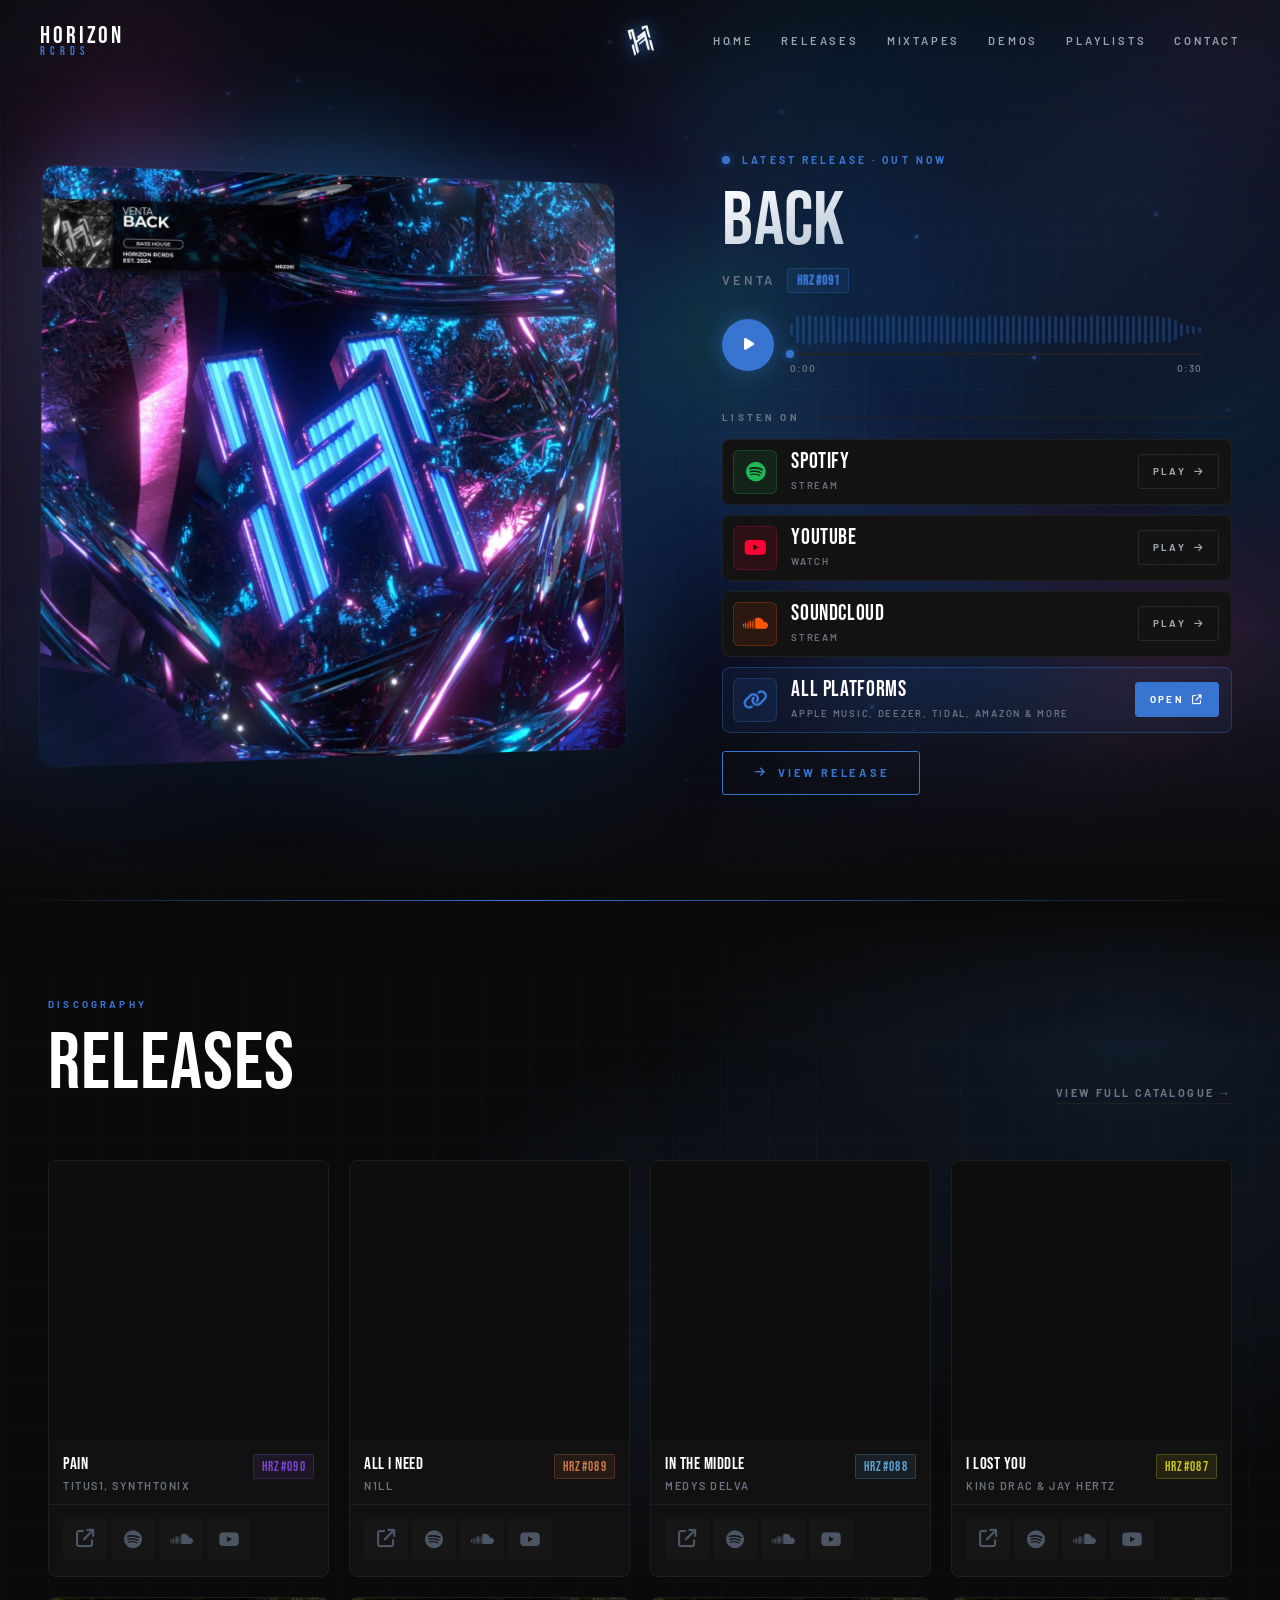
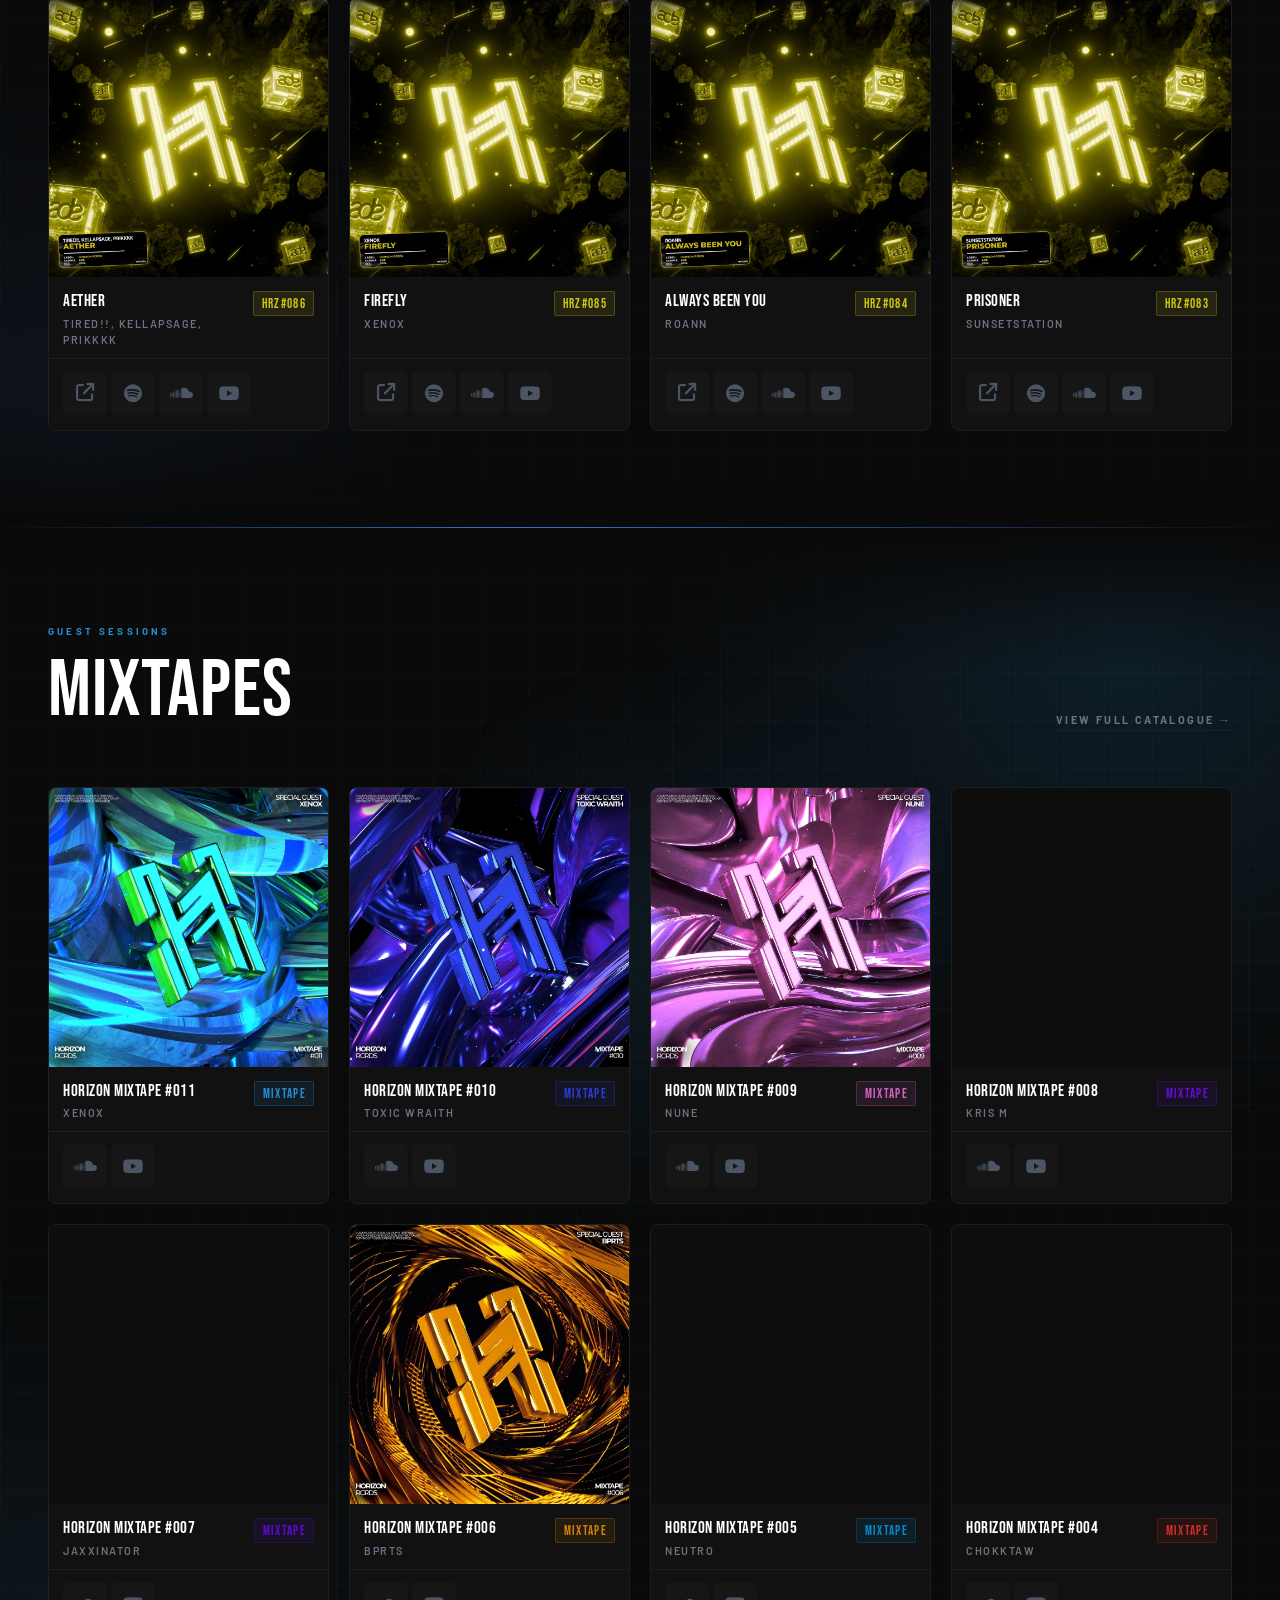
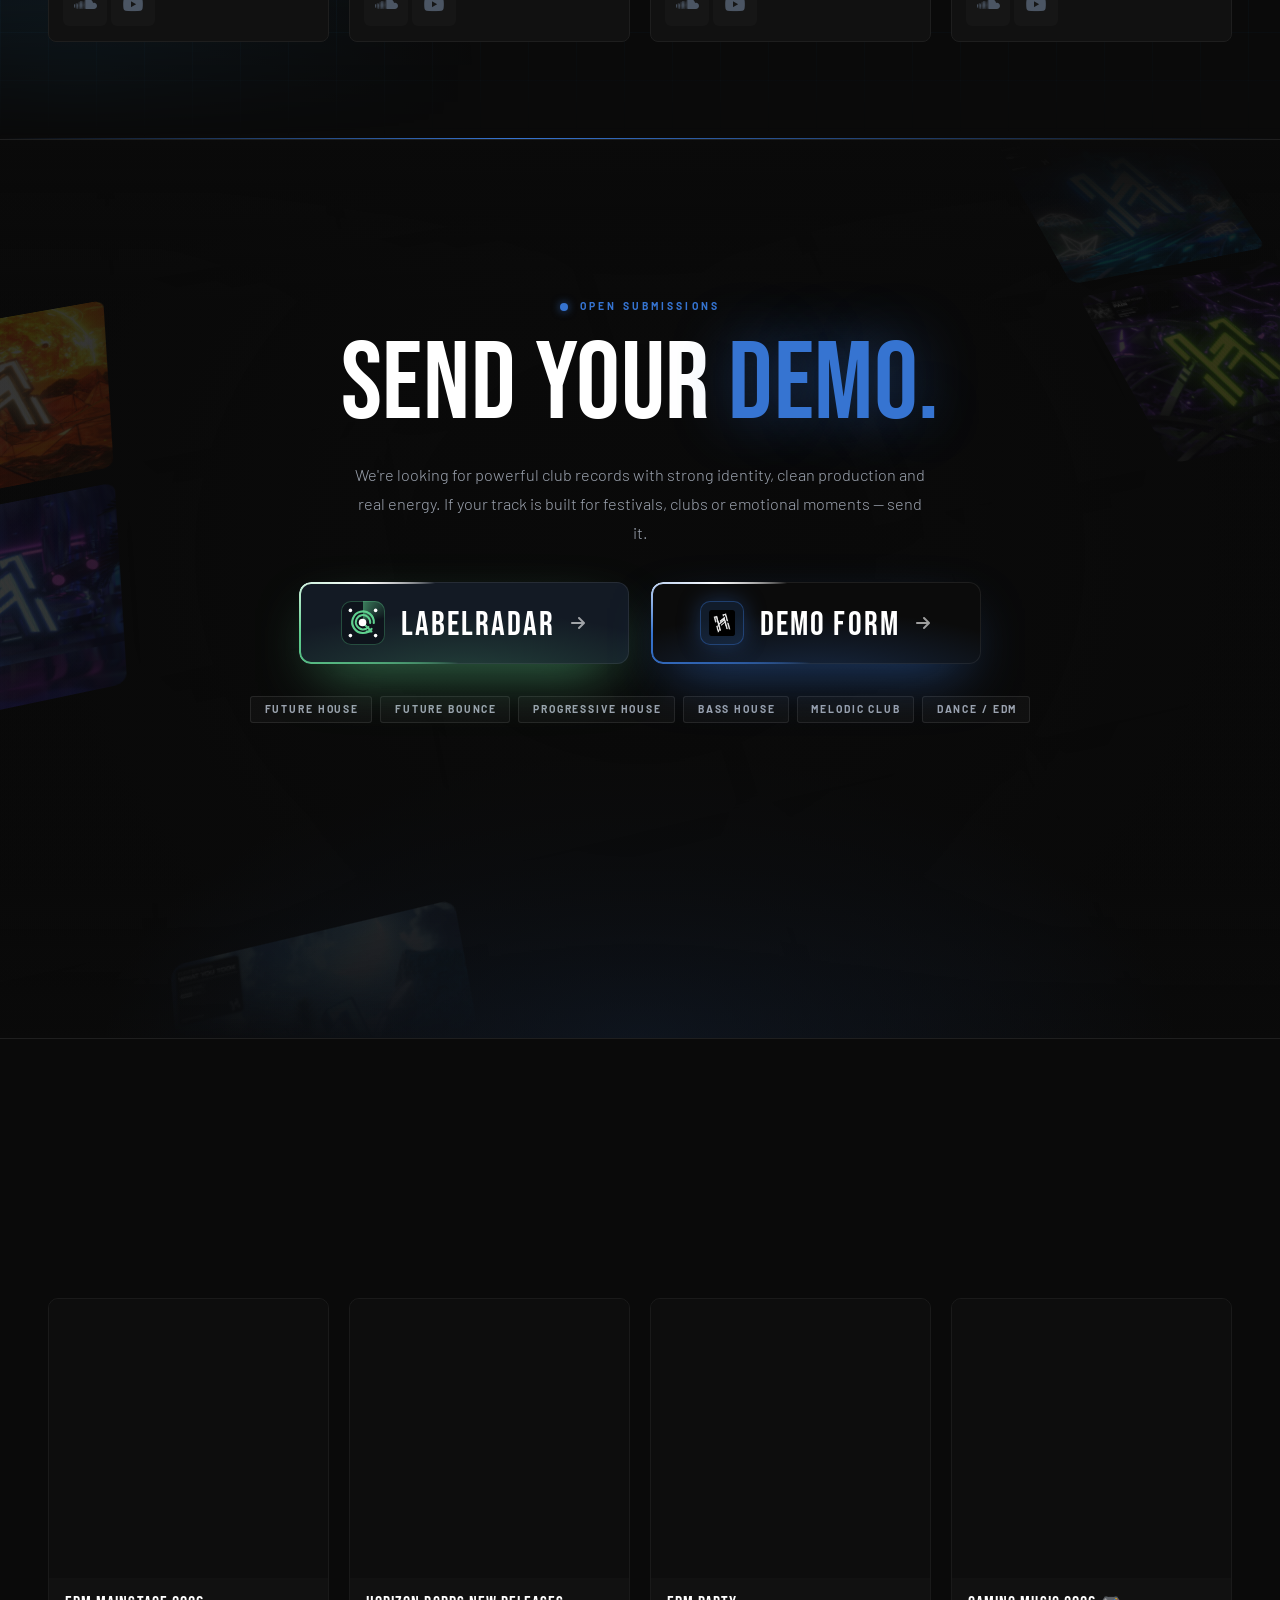
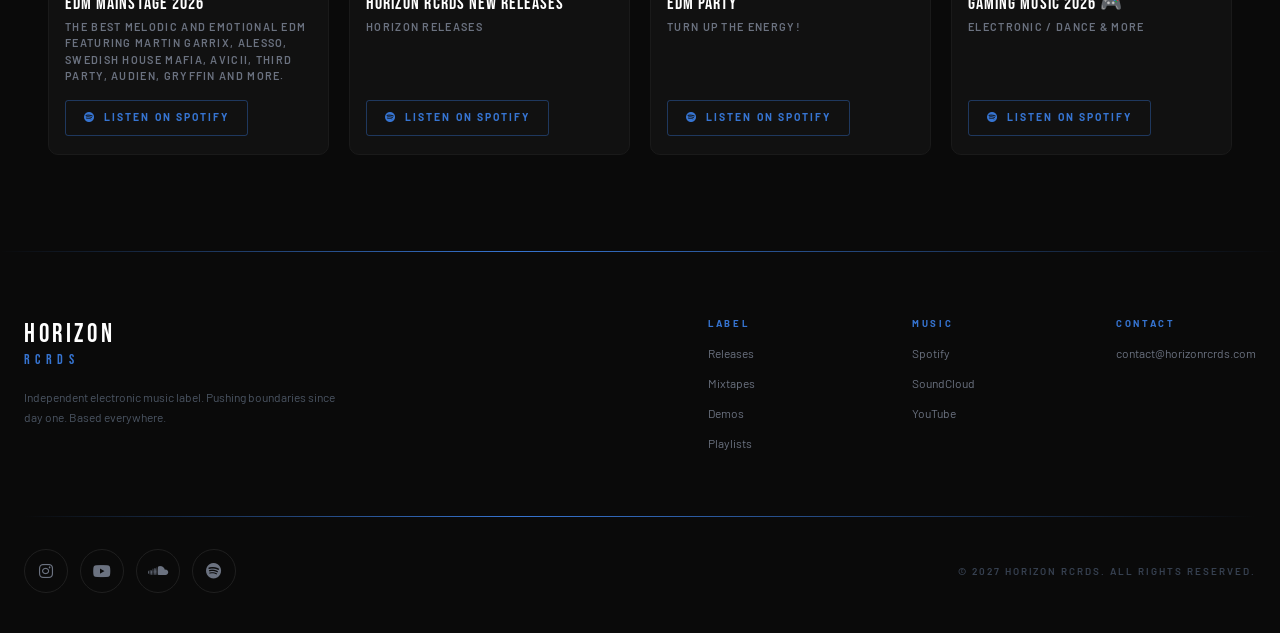
==== index.html @ 3fd20d73 "Send your demo buttons: the label sits on the same centre line as the logo (Bebas Neue sat ~3px high" ====
<!DOCTYPE html>
<html lang="en">
<head>
  <meta charset="UTF-8" />
  <meta name="viewport" content="width=device-width, initial-scale=1.0"/>
  <style>
    /* llegando a una sección (/#demos): la página no se enseña hasta estar ya colocada en ella (sin ver la portada y luego el salto) */
    html.hz-hash body { opacity: 0; }
    html.hz-hash, html.hz-hash-in { scroll-behavior: auto !important; }
    html.hz-hash-in body { transition: opacity .35s ease; }
    /* de «Send your demo» al formulario: la página se funde a negro antes de cambiar */
    html.hz-leave body { opacity: 0; transition: opacity .32s ease; }
  </style>
  <script>
    // el navegador no hace su propio desplazamiento (animado, desde arriba) a la sección: se quita el #… de la
    // dirección y la página se coloca de golpe antes de enseñarse
    if (location.hash.length > 1) {
      window.HZ_HASH = decodeURIComponent(location.hash.slice(1));
      try { history.scrollRestoration = 'manual'; history.replaceState(history.state, '', location.pathname + location.search); } catch (e) { /* nada */ }
      document.documentElement.classList.add('hz-hash');
    }
    /* Start downloading the data straight away, in parallel with the styles and fonts
       (loadReleases / loadRadio / loadPlaylists use these instead of waiting for the end of the page). */
    /* Seguridad: los datos (también los que llegan de SoundCloud) se limpian antes de pintarlos:
       enlaces solo http(s), imágenes solo archivos o https, colores #hex, textos sin < > " (nada de HTML). */
    window.hzSafe = function (list) {
      function val(k, v) {
        if (typeof v === 'string') {
          var t = v.trim();
          if (/(^|_)(link|url|href)$/i.test(k)) return /^https?:\/\/[^\s"'<>]+$/i.test(t) ? t : '';
          if (/^(image|preview|cover|audio)$/i.test(k)) return /^(https:\/\/[^\s"'<>]+|(\.?\/)?(?!.*\.\.)[\w\/.-]{1,200})$/i.test(t) ? t : '';
          if (k === 'color') return /^#[0-9a-f]{3,8}$/i.test(t) ? t : '';
          return v.replace(/</g, '‹').replace(/>/g, '›').replace(/"/g, '”');
        }
        if (Array.isArray(v)) return v.map(function (x) { return val(k, x); });
        if (v && typeof v === 'object') { var o = {}; for (var kk in v) if (Object.prototype.hasOwnProperty.call(v, kk)) o[kk] = val(kk, v[kk]); return o; }
        return v;
      }
      return Array.isArray(list) ? list.map(function (r) { return val('', r); }) : list;
    };
    window.HZ_DATA = {};
    ['releases', 'mixtapes', 'playlists'].forEach(function (n) {
      HZ_DATA[n] = fetch('./' + n + '.json', { cache: 'no-cache' }).then(function (r) {
        if (!r.ok) throw new Error('HTTP ' + r.status + ' — ' + r.statusText);
        return r.json().then(hzSafe);
      });
      HZ_DATA[n].catch(function () {});
    });
  </script>
  <link rel="icon" type="image/png" href="./assets/favicon_icon.png" />
  <title>HORIZON RCRDS — Official</title>
  <link rel="stylesheet" href="https://cdnjs.cloudflare.com/ajax/libs/font-awesome/6.5.0/css/all.min.css" media="print" onload="this.media='all'"/><noscript><link rel="stylesheet" href="https://cdnjs.cloudflare.com/ajax/libs/font-awesome/6.5.0/css/all.min.css"/></noscript>
  <link rel="preconnect" href="https://fonts.googleapis.com"/>
  <link rel="preconnect" href="https://fonts.gstatic.com" crossorigin/>
  <link href="https://fonts.googleapis.com/css2?family=Bebas+Neue&family=Barlow:ital,wght@0,300;0,400;0,600;0,700;1,300&display=swap" rel="stylesheet"/>


  <style>
    /* ─────────────────────────────────────────
       ROOT THEME TOKEN
       Default: pure white (#ffffff) — NO blue at
       load time, so there is zero colour flash.
       JS writes --accent-color + --accent-color-rgb
       the moment releases[0].color is read from
       the JSON fetch. The 0.5 s transition on every
       accent-bearing element turns the colour
       change into a soft "warm-up" fade.
    ───────────────────────────────────────── */
    :root {
      --accent-color:     #ffffff;
      --accent-color-rgb: 255, 255, 255;
    }

    /* Per-element transition for the accent warm-up.
       Applied to specific properties so scroll-reveal
       transforms are not slowed down. */
    *,
    *::before,
    *::after {
      transition-property: color, background-color, border-color;
      transition-duration: 0.5s;
      transition-timing-function: ease;
    }
    /* Override: restore fast transitions for layout / motion properties */
    .reveal,
    .release-card,
    .playlist-card,
    .nav-link,
    .btn-primary,
    .btn-outline,
    .btn-playlist,
    .stream-icon,
    .social-icon {
      transition-property:
        color, background-color, border-color, box-shadow, filter,
        opacity, transform;
      transition-duration: 0.5s, 0.5s, 0.5s, 0.5s, 0.5s, 0.7s, 0.35s;
      transition-timing-function: ease;
    }
    html { scroll-behavior: smooth; }
    *, *::before, *::after { box-sizing: border-box; }

    body {
      background-color: #0a0a0a;
      color: #e5e7eb;
      font-family: 'Barlow', sans-serif;
      overflow-x: hidden;
    }

    /* Grain overlay */
    body::before {
      content: '';
      position: fixed; inset: 0;
      background-image: url("data:image/svg+xml,%3Csvg viewBox='0 0 200 200' xmlns='http://www.w3.org/2000/svg'%3E%3Cfilter id='n'%3E%3CfeTurbulence type='fractalNoise' baseFrequency='0.85' numOctaves='4' stitchTiles='stitch'/%3E%3C/filter%3E%3Crect width='100%25' height='100%25' filter='url(%23n)' opacity='1'/%3E%3C/svg%3E");
      opacity: 0.028; pointer-events: none; z-index: 9999; background-size: 180px 180px;
    }

    /* Scrollbar — uses hero color */

    /* ── NAVBAR ── */
    #navbar { transition: background 0.4s; }
    #navbar.scrolled {
      background: rgba(10,10,10,0.96);
      border-bottom: 1px solid #1f1f1f;
    }
    .nav-link {
      position: relative;
      font-family: 'Barlow', sans-serif; font-weight: 600;
      font-size: 0.7rem; letter-spacing: 0.25em; text-transform: uppercase;
      color: #9ca3af; transition: color 0.25s; text-decoration: none;
    }
    .nav-link::after {
      content: '';
      position: absolute; bottom: -3px; left: 0; right: 100%;
      height: 1px; background: var(--accent-color);
      transition: right 0.3s ease;
    }
    .nav-link:hover { color: #e5e7eb; }
    .nav-link:hover::after { right: 0; }

    /* Mobile nav */
    #nav-menu { transition: max-height 0.4s ease, opacity 0.4s; max-height: 0; overflow: hidden; opacity: 0; }
    #nav-menu.open { max-height: 300px; opacity: 1; }

    /* ── HERO ── */
    .hero-bg {
      background:
        radial-gradient(ellipse 70% 55% at 60% 50%, rgba(var(--accent-color-rgb), 0.08) 0%, transparent 70%),
        radial-gradient(ellipse 40% 30% at 20% 80%, rgba(var(--accent-color-rgb), 0.04) 0%, transparent 60%),
        #0a0a0a;
      transition: background 0.8s ease;
    }

    /*
      .hero-title gradient uses --accent-color.
      We rebuild it via JS after color is known,
      so we define it here only as the base.
    */
    .hero-title {
      font-family: 'Bebas Neue', sans-serif;
      font-size: clamp(3.5rem, 11vw, 9rem);
      line-height: 0.9; letter-spacing: 0.005em;
      background: linear-gradient(160deg, #ffffff 0%, #a0b4cc 55%, var(--accent-color) 100%);
      -webkit-background-clip: text;
      -webkit-text-fill-color: transparent;
      background-clip: text;
      word-break: break-word;
    }

    /* Dynamic accent elements — all read --accent-color */
    .label-tag {
      font-family: 'Barlow', sans-serif;
      font-size: 0.65rem; font-weight: 700;
      letter-spacing: 0.3em; text-transform: uppercase;
      color: var(--accent-color);
    }
    .accent-line { background: var(--accent-color); }

    /* ── PLAYER CARD ── */
    .player-card {
      background: #111; border: 1px solid #1f1f1f;
      border-radius: 14px; overflow: hidden; position: relative;
      transition: border-color 0.6s;
    }
    .player-card::before {
      content: ''; position: absolute; inset: 0;
      background: linear-gradient(135deg, rgba(var(--accent-color-rgb), 0.05) 0%, transparent 60%);
      pointer-events: none; transition: background 0.6s;
    }
    #hero-cover-wrap {
      width: 100%; aspect-ratio: 1/1;
      position: relative; overflow: hidden; background: #0d0d0d;
    }
    #hero-cover-img {
      width: 100%; height: 100%; object-fit: cover;
      display: block; opacity: 0; transition: opacity 0.5s;
    }
    #hero-cover-fallback {
      position: absolute; inset: 0;
      display: flex; flex-direction: column;
      align-items: center; justify-content: center;
      text-align: center;
      background: linear-gradient(135deg, #141414 0%, #0a0a0a 100%);
    }
    #hero-cover-fallback::before {
      content: ''; position: absolute; inset: 0;
      background-image:
        linear-gradient(rgba(var(--accent-color-rgb), 0.07) 1px, transparent 1px),
        linear-gradient(90deg, rgba(var(--accent-color-rgb), 0.07) 1px, transparent 1px);
      background-size: 32px 32px;
    }

    /* Waveform — base state */
    .waveform { display: flex; align-items: center; gap: 3px; height: 36px; }
    .waveform span {
      display: block; width: 3px; border-radius: 2px;
      background: var(--accent-color);
      animation: wave 1.2s ease-in-out infinite alternate;
      transform-origin: bottom;
      transition: background 0.5s;
    }
    .waveform span:nth-child(odd)  { animation-delay: 0.1s; }
    .waveform span:nth-child(3n)   { animation-delay: 0.3s; }
    .waveform span:nth-child(4n)   { animation-delay: 0.5s; }

    /* Waveform — active (audio playing): faster, higher amplitude */
    .waveform.is-playing span {
      animation-name: wave-active;
      animation-duration: 0.6s;
    }
    @keyframes wave {
      from { height: 6px;  opacity: 0.35; }
      to   { height: 34px; opacity: 1;    }
    }
    @keyframes wave-active {
      from { height: 4px;  opacity: 0.5;  transform: scaleY(0.3); }
      to   { height: 34px; opacity: 1;    transform: scaleY(1);   }
    }

    .progress-track {
      height: 2px; background: #1f1f1f;
      border-radius: 1px; margin-bottom: 10px;
      overflow: visible;
      position: relative;
    }

    /* Progress fill — smooth width transition */
    .progress-fill  {
      height: 100%;
      background: linear-gradient(90deg, var(--accent-color), rgba(var(--accent-color-rgb), 0.5));
      border-radius: 1px; position: relative;
      transition: width 0.25s linear;
    }
    .progress-fill::after {
      content: ''; position: absolute; right: -4px; top: -3px;
      width: 8px; height: 8px; border-radius: 50%;
      background: var(--accent-color);
      box-shadow: 0 0 8px rgba(var(--accent-color-rgb), 0.8);
    }

    /* Play button in player */
    #player-play-btn {
      width: 42px; height: 42px; border-radius: 50%;
      background: var(--accent-color); color: #fff;
      display: flex; align-items: center; justify-content: center;
      box-shadow: 0 0 20px rgba(var(--accent-color-rgb), 0.45);
      transition: transform 0.2s, box-shadow 0.3s;
      text-decoration: none;
    }
    #player-play-btn:hover {
      transform: scale(1.08);
      box-shadow: 0 0 32px rgba(var(--accent-color-rgb), 0.65);
    }

    /* ── BUTTONS — dynamic via --accent-color ── */
    .btn-primary {
      display: inline-flex; align-items: center; gap: 10px;
      background: var(--accent-color); color: #fff;
      font-family: 'Barlow', sans-serif; font-weight: 700;
      font-size: 0.7rem; letter-spacing: 0.25em; text-transform: uppercase;
      padding: 14px 34px; border-radius: 3px; border: none;
      cursor: pointer; position: relative; overflow: hidden;
      transition: box-shadow 0.3s, transform 0.2s;
      text-decoration: none;
    }
    .btn-primary::before {
      content: ''; position: absolute; inset: 0;
      background: linear-gradient(120deg, transparent 0%, rgba(255,255,255,0.13) 50%, transparent 100%);
      transform: translateX(-100%); transition: transform 0.5s ease;
    }
    .btn-primary:hover {
      box-shadow: 0 0 28px rgba(var(--accent-color-rgb), 0.55);
      transform: translateY(-1px);
    }
    .btn-primary:hover::before { transform: translateX(100%); }

    .btn-outline {
      display: inline-flex; align-items: center; gap: 10px;
      background: transparent; color: var(--accent-color);
      font-family: 'Barlow', sans-serif; font-weight: 700;
      font-size: 0.7rem; letter-spacing: 0.25em; text-transform: uppercase;
      padding: 13px 32px; border-radius: 3px;
      border: 1px solid var(--accent-color);
      cursor: pointer; transition: background 0.25s, box-shadow 0.25s, transform 0.2s;
      text-decoration: none;
    }
    .btn-outline:hover {
      background: rgba(var(--accent-color-rgb), 0.1);
      box-shadow: 0 0 20px rgba(var(--accent-color-rgb), 0.3);
      transform: translateY(-1px);
    }

    /* ── RELEASE CARDS ── */
    /*
      Each card receives --track-color (and --track-color-rgb)
      as inline CSS custom properties via JS.
      All hover effects below read those card-level vars,
      so every card glows with its own track color.
    */
    .release-card {
      --track-color:     #ffffff;       /* per-card override set by JS */
      --track-color-rgb: 255, 255, 255;
      background: #111;
      border: 1px solid #1e1e1e;
      border-radius: 8px; overflow: hidden;
      display: flex; flex-direction: column;
      transition:
        transform      0.38s cubic-bezier(.16,1,.3,1),
        box-shadow     0.38s ease,
        border-color   0.38s ease;
    }
    .release-card:hover {
      transform: translateY(-6px);   /* no scale: scaled text renders blurry */
      box-shadow:
        0 20px 56px rgba(0,0,0,0.75),
        0 0 0 1px rgba(var(--track-color-rgb), 0.45),
        0 0 28px -4px rgba(var(--track-color-rgb), 0.3);
      border-color: rgba(var(--track-color-rgb), 0.5);
    }

    /* Cover */
    .card-cover {
      width: 100%; aspect-ratio: 1/1;
      position: relative; overflow: hidden; background: #0d0d0d;
    }
    .card-cover img {
      width: 100%; height: 100%; object-fit: cover;
      display: block; opacity: 0;
      transition: transform 0.5s ease, opacity 0.4s;
    }
    .release-card:hover .card-cover img { transform: scale(1.07); }
    .cover-fallback {
      position: absolute; inset: 0;
      display: flex; align-items: center; justify-content: center;
      font-family: 'Bebas Neue', sans-serif;
      font-size: clamp(1.3rem, 3vw, 2rem); letter-spacing: 0.08em;
      color: var(--track-color);
      background: linear-gradient(135deg, #141414, #0a0a0a);
      text-align: center; padding: 8px;
      transition: color 0.4s;
    }
    /* Colour-tinted gradient overlay on hover */
    .card-play-overlay {
      position: absolute; inset: 0;
      background: linear-gradient(
        to top,
        rgba(var(--track-color-rgb), 0.35) 0%,
        rgba(0,0,0,0.6) 40%,
        transparent 70%
      );
      opacity: 0; transition: opacity 0.35s;
      display: flex; align-items: center; justify-content: center;
      pointer-events: none;
    }
    .release-card:hover .card-play-overlay { opacity: 1; }

    /* Card body */
    .card-body { padding: 14px 14px 10px; flex: 1; }

    /* Catalog badge — per card color */
    .num-badge {
      font-family: 'Bebas Neue', sans-serif;
      font-size: 0.82rem; letter-spacing: 0.1em;
      color: var(--track-color);
      background: rgba(var(--track-color-rgb), 0.1);
      border: 1px solid rgba(var(--track-color-rgb), 0.25);
      border-radius: 2px; padding: 3px 7px 0; white-space: nowrap;
      transition: color 0.4s, background 0.4s, border-color 0.4s;
    }

    /* ── CARD FOOTER — stream icons ── */
    .card-footer {
      padding: 12px 14px 15px;
      border-top: 1px solid #1e1e1e;
      display: flex; align-items: center; gap: 4px;
      /* small visual separator between icons */
    }

    /*
      Icons are significantly larger than before, with generous
      tap-target padding (min 44×44 px touch area per WCAG 2.5.5).
    */
    .stream-icon {
      /* visible icon size */
      font-size: 1.15rem;
      /* generous tap area */
      display: inline-flex; align-items: center; justify-content: center;
      width: 44px; height: 44px;
      border-radius: 6px;
      color: #4b5563;
      background: rgba(255,255,255,0.02);
      border: 1px solid transparent;
      text-decoration: none;
      transition: color 0.25s, background 0.25s, border-color 0.25s, transform 0.2s, box-shadow 0.25s;
    }
    /* Generic stream icon hover → track color */
    .stream-icon:hover {
      color: var(--track-color);
      background: rgba(var(--track-color-rgb), 0.1);
      border-color: rgba(var(--track-color-rgb), 0.3);
      box-shadow: 0 0 12px rgba(var(--track-color-rgb), 0.2);
      transform: translateY(-2px);
    }
    /* Spotify keeps brand green on hover */
    .stream-icon.spotify:hover  {
      color: #1db954;
      background: rgba(29,185,84,0.1);
      border-color: rgba(29,185,84,0.3);
      box-shadow: 0 0 12px rgba(29,185,84,0.2);
    }
    /* YouTube keeps brand red on hover */
    .stream-icon.youtube:hover { color: #ff0033; background: rgba(255,0,51,0.1); border-color: rgba(255,0,51,0.3); box-shadow: 0 0 12px rgba(255,0,51,0.2); }
    /* SoundCloud keeps brand orange on hover */
    .stream-icon.soundcloud:hover {
      color: #ff5500;
      background: rgba(255,85,0,0.1);
      border-color: rgba(255,85,0,0.3);
      box-shadow: 0 0 12px rgba(255,85,0,0.2);
    }

    /* Section labels */
    .section-label {
      font-family: 'Barlow', sans-serif; font-size: 0.62rem;
      font-weight: 700; letter-spacing: 0.32em; text-transform: uppercase;
      color: var(--accent-color);
    }
    .section-title {
      font-family: 'Bebas Neue', sans-serif;
      font-size: clamp(2.5rem, 7vw, 5rem);
      letter-spacing: 0.012em; color: #fff; line-height: 1;
    }

    /* Electric divider — uses hero color */
    .h-px-elec {
      height: 1px;
      background: linear-gradient(90deg, transparent, var(--accent-color) 40%, rgba(var(--accent-color-rgb),0.5) 70%, transparent);
      transition: background 0.6s;
    }

    /* Demo section */
    .demo-bg {
      background:
        radial-gradient(ellipse 80% 60% at 50% 50%, rgba(var(--accent-color-rgb), 0.12) 0%, transparent 70%),
        linear-gradient(180deg, #0a0a0a 0%, #0d0d0d 50%, #0a0a0a 100%);
      border-top: 1px solid #1f1f1f; border-bottom: 1px solid #1f1f1f;
      transition: background 0.6s;
    }
    .demo-title {
      font-family: 'Bebas Neue', sans-serif;
      font-size: clamp(3.5rem, 12vw, 9rem);
      line-height: 0.88; letter-spacing: 0.008em; color: #fff;
    }
    .demo-title .highlight { color: var(--accent-color); transition: color 0.6s; }

    /* ── DEMO SECTION: wall of Horizon covers + the next catalogue number waiting for a track ── */
    .dx { min-height: 100vh; min-height: 100svh; display: flex; align-items: center; padding: 100px 0 56px; background: #0a0a0a; border-top: 1px solid #1f1f1f; border-bottom: 1px solid #1f1f1f; isolation: isolate; }
    .dx-wall { position: absolute; inset: -25% -15%; z-index: -2; perspective: 1400px; pointer-events: none; }
    .dx-plane { position: absolute; inset: 0; display: flex; justify-content: center; align-items: flex-start; gap: 18px; transform: rotateX(32deg) rotateZ(-14deg) scale(1.1); transform-origin: 50% 40%; }
    /* Each column holds its covers twice. The spacing is a margin under every cover (not a flex gap), so the
       column is exactly two identical halves: moving it by -50% lands on the same picture and the loop never jumps. */
    .dx-col { display: flex; flex-direction: column; width: 210px; flex: none; animation: dx-up 70s linear infinite; will-change: transform; }
    .dx-col:nth-child(even) { animation-name: dx-down; animation-duration: 85s; }
    .dx-col img { width: 100%; height: auto; aspect-ratio: 1; object-fit: cover; border-radius: 10px; display: block; flex: none; margin: 0 0 18px; opacity: 0.6; box-shadow: 0 20px 40px rgba(0,0,0,0.6); }
    @keyframes dx-up { from { transform: translateY(0); } to { transform: translateY(-50%); } }
    @keyframes dx-down { from { transform: translateY(-50%); } to { transform: translateY(0); } }
    .dx-shade {
      position: absolute; inset: 0; z-index: -1; pointer-events: none;
      background:
        radial-gradient(ellipse 46% 58% at 50% 46%, rgba(10,10,10,0.94) 0%, rgba(10,10,10,0.82) 55%, rgba(10,10,10,0.55) 100%),
        radial-gradient(ellipse 60% 45% at 50% 100%, rgba(var(--accent-color-rgb), 0.24), transparent 70%),
        linear-gradient(180deg, #0a0a0a 0%, rgba(10,10,10,0.35) 18%, rgba(10,10,10,0.35) 82%, #0a0a0a 100%);
    }

    .dx-grid { display: grid; grid-template-columns: minmax(0, 1fr); max-width: 920px; margin: 0 auto; text-align: center; justify-items: center; }
    .dx-grid > div { display: flex; flex-direction: column; align-items: center; }
    .dx-title { font-family: 'Bebas Neue', sans-serif; font-size: clamp(3.5rem, 8.8vw, 8.4rem); line-height: 0.84; letter-spacing: 0.005em; color: #fff; margin: 0; }
    .dx-outline { color: transparent; -webkit-text-stroke: 2px rgba(255,255,255,0.85); }
    .dx-accent { color: var(--accent-color); text-shadow: 0 0 60px rgba(var(--accent-color-rgb), 0.45); }
    .dx-lead { color: #9ca3af; font-weight: 300; line-height: 1.8; font-size: 1.02rem; max-width: 580px; margin: 28px auto 34px; }
    /* demos cerradas (desde el panel) */
    .dx-tag-off .pulse-dot { background: #6b7280; box-shadow: none; animation: none; }
    .dx-tag-off { color: #9ca3af; }
    .dx-ghost { background: rgba(10,10,10,0.5); }


    /* las dos formas de enviar: tarjetas como las de plataformas del reproductor de arriba */
    /* los dos botones de enviar: mismo tamaño y peso, cada uno con su borde de luz que gira */
    @property --dxa { syntax: '<angle>'; inherits: false; initial-value: 0deg; }
    @keyframes dx-spin { to { --dxa: 360deg; } }
    @keyframes dx-sweep { to { transform: rotate(360deg); } }
    .dx-btns { display: flex; gap: 22px; justify-content: center; width: 100%; margin: 0 auto 32px; }
    .dx-btn {
      --bc: var(--accent-color-rgb);
      position: relative; isolation: isolate; display: inline-flex; align-items: center; justify-content: center; gap: 16px;
      width: 330px; height: 82px; border-radius: 12px; overflow: hidden; text-decoration: none;
      font-family: 'Bebas Neue', sans-serif; font-size: 2.1rem; letter-spacing: 0.06em; line-height: 1; color: #fff;
      background: #0b0b0b; box-shadow: 0 0 0 1px rgba(255,255,255,0.08) inset, 0 22px 60px -22px rgba(var(--bc), 0.75);
      transition: transform 0.35s cubic-bezier(.16,1,.3,1), box-shadow 0.35s;
    }
    .dx-btn::before {
      content: ''; position: absolute; inset: 0; z-index: -1; padding: 2px; border-radius: 12px;
      background: conic-gradient(from var(--dxa), transparent 0 52%, rgba(var(--bc), 1) 74%, #fff 81%, transparent 90%);
      -webkit-mask: linear-gradient(#000 0 0) content-box, linear-gradient(#000 0 0); -webkit-mask-composite: xor; mask-composite: exclude;
      animation: dx-spin 3.2s linear infinite;
    }
    .dx-btn::after { content: ''; position: absolute; inset: 0; z-index: -2; background: radial-gradient(120% 140% at 50% 120%, rgba(var(--bc), 0.28), transparent 60%); }
    .dx-btn:hover { transform: translateY(-3px); box-shadow: 0 0 0 1px rgba(255,255,255,0.12) inset, 0 28px 70px -18px rgba(var(--bc), 1); }
    .dx-btn .dxb-t { position: relative; top: var(--dxb-nudge, 0.08em); }
    .dx-btn .dxb-ar { font-size: 1rem; opacity: 0.6; transition: transform 0.3s, opacity 0.3s; }
    .dx-btn:hover .dxb-ar { transform: translateX(4px); opacity: 1; }
    /* LabelRadar: su azul noche y su verde, su icono con un barrido de radar */
    .dx-btn.lr { --bc: 95, 208, 143; background: #131a24; }
    .dx-btn.lr::after { background: radial-gradient(120% 140% at 50% 120%, rgba(95,208,143,0.22), transparent 60%); }
    .dx-btn .lr-ico { position: relative; width: 44px; height: 44px; flex: none; border-radius: 10px; background: #0e141c; overflow: hidden; display: grid; place-items: center; box-shadow: 0 0 0 1px rgba(95,208,143,0.3) inset; }
    .dx-btn .lr-ico::before { content: ''; position: absolute; inset: -30%; background: conic-gradient(from 0deg, rgba(95,208,143,0.55), transparent 22%); animation: dx-sweep 2.6s linear infinite; }
    .dx-btn .lr-logo { position: relative; width: 36px; height: 36px; }
    .dx-btn .hz-ico { width: 44px; height: 44px; flex: none; border-radius: 10px; display: grid; place-items: center; background: rgba(var(--accent-color-rgb), 0.16); box-shadow: 0 0 0 1px rgba(var(--accent-color-rgb), 0.4) inset, 0 0 22px rgba(var(--accent-color-rgb), 0.35); }
    .dx-btn .hz-logo { width: 26px; height: 26px; object-fit: contain; }
    @media (max-width: 760px) { .dx-btns { flex-direction: column; align-items: center; gap: 14px; } .dx-btn { width: 100%; max-width: 360px; height: 72px; font-size: 1.85rem; } }
    @media (prefers-reduced-motion: reduce) { .dx-btn::before, .dx-btn .lr-ico::before { animation: none; } }
    .dx-title.one { white-space: nowrap; font-size: clamp(3rem, 8.6vw, 8.6rem); }
    @media (max-width: 640px) { .dx-title.one { white-space: normal; } }
    .dx-send { display: grid; grid-template-columns: repeat(2, minmax(0, 1fr)); gap: 12px; width: 100%; max-width: 760px; margin: 0 auto 30px; text-align: left; }
    .dx-send .platform { padding: 12px 12px 12px 12px; background: rgba(17,17,17,0.82); backdrop-filter: blur(8px); -webkit-backdrop-filter: blur(8px); }
    .dx-send .platform.main { background: rgba(var(--accent-color-rgb), 0.12); }
    .dx-send .platform:hover { transform: translateY(-3px); }
    .dx-send .platform .name { font-size: 1.5rem; }
    /* géneros: discretos, el color solo al pasar por encima */
    #demos .genre-tag { color: #9ca3af; background: rgba(255,255,255,0.03); border-color: rgba(255,255,255,0.09); }
    #demos .genre-tag:hover { color: var(--accent-color); background: rgba(var(--accent-color-rgb), 0.1); border-color: rgba(var(--accent-color-rgb), 0.35); }
    /* lo básico: una fila limpia con icono, sin cajas */
    .dx-facts {
      display: grid; grid-template-columns: repeat(3, minmax(0, 1fr)); max-width: 960px; margin: clamp(34px, 4.4vw, 56px) auto 0; padding-top: 26px;
      border-top: 1px solid rgba(255,255,255,0.08); text-align: center;
    }
    .dx-facts > div { padding: 0 26px; display: flex; flex-direction: column; align-items: center; }
    .dx-facts > div + div { border-left: 1px solid rgba(255,255,255,0.08); }
    .dx-facts i { width: 38px; height: 38px; border-radius: 50%; display: grid; place-items: center; font-size: 0.9rem; color: var(--accent-color); background: rgba(var(--accent-color-rgb), 0.1); border: 1px solid rgba(var(--accent-color-rgb), 0.28); margin-bottom: 12px; }
    .dx-facts span { font-family: 'Bebas Neue', sans-serif; font-size: 1.2rem; letter-spacing: 0.05em; color: #fff; line-height: 1; }
    .dx-facts p { font-size: 0.8rem; color: #8b8f98; line-height: 1.6; margin: 6px 0 0; max-width: 260px; }

    @media (max-width: 1023px) {
      .dx-grid { grid-template-columns: minmax(0, 1fr); }
     .dx-col { width: 140px; }
      .dx-shade { background: linear-gradient(180deg, #0a0a0a 0%, rgba(10,10,10,0.82) 12%, rgba(10,10,10,0.88) 60%, rgba(10,10,10,0.7) 85%, #0a0a0a 100%), radial-gradient(ellipse 80% 40% at 50% 80%, rgba(var(--accent-color-rgb), 0.2), transparent 70%); }
    }
    @media (max-width: 700px) {
      .dx-send { grid-template-columns: minmax(0, 1fr); }
      .dx-facts { grid-template-columns: minmax(0, 1fr); gap: 22px; }
      .dx-facts > div + div { border-left: 0; }
    }
    @media (prefers-reduced-motion: reduce) { .dx-col { animation: none !important; } }

    /* Social icons (footer) */
    .social-icon {
      width: 44px; height: 44px;
      display: flex; align-items: center; justify-content: center;
      border: 1px solid #1f1f1f; border-radius: 50%;
      color: #6b7280; font-size: 1rem; text-decoration: none;
      transition: color 0.25s, border-color 0.25s, box-shadow 0.25s, transform 0.2s;
    }
    .social-icon:hover {
      color: var(--accent-color); border-color: var(--accent-color);
      box-shadow: 0 0 16px rgba(var(--accent-color-rgb), 0.35);
      transform: translateY(-2px);
    }

    /* Reveal animation */
    .reveal { opacity: 0; transform: translateY(28px); transition: opacity 0.7s ease, transform 0.7s ease; }
    /* the top of the page appears right away with a short fade (no waiting for the scroll observer) */
    .hero-intro { animation: hero-in 0.35s ease-out both; }
    @keyframes hero-in { from { opacity: 0; transform: translateY(10px); } to { opacity: 1; transform: none; } }
    @media (prefers-reduced-motion: reduce) { .hero-intro { animation: none; } }
    #hero-cover img { transition: opacity 0.25s ease, transform 0.7s cubic-bezier(.16,1,.3,1); }
    .reveal.visible { opacity: 1; transform: translateY(0); }

    /* Skeleton loader */
    .skeleton {
      background: linear-gradient(90deg, #111 25%, #1a1a1a 50%, #111 75%);
      background-size: 200% 100%;
      animation: shimmer 1.6s infinite;
      border-radius: 4px;
    }
    @keyframes shimmer { from { background-position: 200% 0; } to { background-position: -200% 0; } }

    /* Error state */
    .error-state { font-size: 0.75rem; font-weight: 600; letter-spacing: 0.15em; text-transform: uppercase; color: #ef4444; padding: 24px 0; }

    /* Pulse dot */
    @keyframes pulse-dot {
      0%, 100% { opacity: 1; box-shadow: 0 0 8px rgba(var(--accent-color-rgb), 0.7); }
      50%       { opacity: 0.4; box-shadow: 0 0 4px rgba(var(--accent-color-rgb), 0.3); }
    }
    .pulse-dot {
      width: 8px; height: 8px; border-radius: 50%;
      background: var(--accent-color);
      box-shadow: 0 0 8px rgba(var(--accent-color-rgb), 0.7);
      animation: pulse-dot 2s ease-in-out infinite;
      display: inline-block; flex-shrink: 0;
    }
    /* ── GENRE TAGS ── */
    .genre-tag {
      display: inline-block;
      font-family: 'Barlow', sans-serif;
      font-size: 0.65rem; font-weight: 700;
      letter-spacing: 0.18em; text-transform: uppercase;
      color: var(--accent-color);
      background: rgba(var(--accent-color-rgb), 0.08);
      border: 1px solid rgba(var(--accent-color-rgb), 0.22);
      border-radius: 3px;
      padding: 5px 12px;
      transition: background 0.25s, border-color 0.25s, color 0.25s, transform 0.2s;
    }
    .genre-tag:hover {
      background: rgba(var(--accent-color-rgb), 0.16);
      border-color: rgba(var(--accent-color-rgb), 0.45);
      transform: translateY(-1px);
    }

    /* ── PLAYLIST CARDS ── */
    .playlist-card {
      background: #111;
      border: 1px solid #1a1a1a;
      border-radius: 10px;
      overflow: hidden;
      display: flex; flex-direction: column;
      transition: transform 0.35s cubic-bezier(.16,1,.3,1),
                  box-shadow 0.35s, border-color 0.35s;
    }
    .playlist-card:hover {
      transform: translateY(-6px);
      box-shadow: 0 20px 50px rgba(0,0,0,0.7),
                  0 0 0 1px rgba(var(--accent-color-rgb), 0.3),
                  0 0 24px -4px rgba(var(--accent-color-rgb), 0.25);
      border-color: rgba(var(--accent-color-rgb), 0.35);
    }

    /* Cover square */
    .playlist-cover {
      width: 100%; aspect-ratio: 1/1;
      position: relative; overflow: hidden;
      background: #0d0d0d;
    }
    .playlist-cover img {
      width: 100%; height: 100%; object-fit: cover; display: block;
      transition: transform 0.5s ease;
    }
    .playlist-card:hover .playlist-cover img { transform: scale(1.06); }

    /* Fallback when image is missing */
    .playlist-cover-fallback {
      position: absolute; inset: 0;
      display: none;             /* shown by JS onerror */
      align-items: center; justify-content: center;
      background: linear-gradient(135deg, #141414 0%, #0a0a0a 100%);
    }

    /* Spotify play button that appears on cover hover */
    .playlist-overlay {
      position: absolute; inset: 0;
      background: rgba(0,0,0,0.45);
      display: flex; align-items: center; justify-content: center;
      opacity: 0; transition: opacity 0.3s;
    }
    .playlist-card:hover .playlist-overlay { opacity: 1; }
    .playlist-play-btn {
      width: 56px; height: 56px; border-radius: 50%;
      background: #1db954;
      display: flex; align-items: center; justify-content: center;
      color: #fff; text-decoration: none;
      box-shadow: 0 0 24px rgba(29,185,84,0.5);
      transition: transform 0.2s, box-shadow 0.2s;
    }
    .playlist-play-btn:hover {
      transform: scale(1.12);
      box-shadow: 0 0 36px rgba(29,185,84,0.7);
    }

    /* Card body */
    .playlist-body { padding: 16px 16px 18px; display: flex; flex-direction: column; gap: 6px; flex: 1; }
    .playlist-name {
      font-family: 'Bebas Neue', sans-serif;
      font-size: 1.1rem; letter-spacing: 0.06em; color: #fff; line-height: 1.1;
    }
    .playlist-meta {
      font-size: 0.68rem; font-weight: 600; letter-spacing: 0.12em;
      text-transform: uppercase; color: #6b7280; margin-bottom: 10px;
    }

    /* Listen on Spotify button — uses --accent-color */
    .btn-playlist {
      display: inline-flex; align-items: center; gap: 8px;
      background: transparent; color: var(--accent-color);
      font-family: 'Barlow', sans-serif; font-weight: 700;
      font-size: 0.65rem; letter-spacing: 0.2em; text-transform: uppercase;
      padding: 9px 18px; border-radius: 3px;
      border: 1px solid rgba(var(--accent-color-rgb), 0.4);
      text-decoration: none; margin-top: auto;
      transition: background 0.25s, border-color 0.25s, box-shadow 0.25s, transform 0.2s;
      width: fit-content;
    }
    .btn-playlist:hover {
      background: rgba(var(--accent-color-rgb), 0.1);
      border-color: rgba(var(--accent-color-rgb), 0.7);
      box-shadow: 0 0 14px rgba(var(--accent-color-rgb), 0.25);
      transform: translateY(-1px);
    }

    /* ── HERO: LATEST RELEASE (protagonist) + LATEST RADIO (floating card) ──
       Left: the release, big. Right: its cover floating in 3D with the
       latest radio mixtape stacked on top of the corner. Each block keeps
       its own colour (the radio card overrides --accent-color locally). */
    /* The hero always fills the first screen (Releases starts below the fold); the cover grows with the
       screen height so that space is used, not left empty. */
    #home { min-height: 100vh; min-height: 100svh; }
    .hero-grid { display: grid; grid-template-columns: minmax(0, 0.9fr) minmax(0, 1.1fr); gap: clamp(32px, 4.5vw, 72px); align-items: center; }
    .hero-main .hero-title { font-size: clamp(2.7rem, 5.9vw, 6.7rem); }
    .hero-main .hero-title.is-fit { white-space: nowrap; word-break: normal; }
    .hr-artist {
      font-family: 'Barlow', sans-serif; font-size: 0.8rem; font-weight: 600; letter-spacing: 0.22em;
      text-transform: uppercase; color: #6b7280; display: flex; align-items: center; gap: 12px; flex-wrap: wrap; margin-bottom: 22px;
    }
    .hr-artist .num-badge { --track-color: var(--accent-color); --track-color-rgb: var(--accent-color-rgb); }
    .hr-desc { color: #6b7280; font-size: 0.9rem; font-weight: 300; line-height: 1.7; max-width: 30rem; margin-bottom: 26px; }
    .hero-main .hc-buttons { display: flex; flex-wrap: wrap; gap: 14px; margin-top: 30px; }
    .hero-main .btn-primary, .hero-main .hc-play { color: var(--card-ink, #000); }

    /* Release player (inline, under the title) */
    .hc-player { display: flex; align-items: center; gap: 16px; max-width: 30rem; }
    .hc-player[hidden] { display: none; }
    .hc-play {
      flex: none; width: 52px; height: 52px; border-radius: 50%; border: none; cursor: pointer;
      display: flex; align-items: center; justify-content: center;
      background: var(--accent-color); color: var(--card-ink, #000);
      box-shadow: 0 0 22px rgba(var(--accent-color-rgb), 0.45);
      transition: transform 0.2s, box-shadow 0.3s, opacity 0.3s;
    }
    .hc-play:hover { transform: scale(1.08); box-shadow: 0 0 34px rgba(var(--accent-color-rgb), 0.7); }
    .hc-play i { font-size: 0.85rem; margin-left: 2px; }
    .hc-play.is-playing i, .is-link .hc-play i { margin-left: 0; }
    .hc-play.is-off { opacity: 0.35; cursor: default; }
    .hc-track { flex: 1; min-width: 0; }
    .hc-track .waveform { height: 30px; margin-bottom: 8px; overflow: hidden; justify-content: space-between; cursor: pointer; }
    .hc-track .waveform span {
      opacity: 0.28; transform-origin: center;
      animation: wave-breathe 2.6s ease-in-out infinite alternate;
      animation-delay: calc(var(--i, 0) * -0.11s);
      transition: opacity 0.15s, height 0.5s ease;
    }
    .hc-track .waveform.is-live span { animation: none; transition: opacity 0.15s; }
    @keyframes wave-breathe { from { transform: scaleY(0.55); } to { transform: scaleY(1); } }
    @media (prefers-reduced-motion: reduce) { .hc-track .waveform span { animation: none; } }
    .hc-track .waveform span.on { opacity: 1; box-shadow: 0 0 6px rgba(var(--accent-color-rgb), 0.45); }
    .hc-track .waveform:hover span { opacity: 0.45; }
    .hc-track .waveform:hover span.on { opacity: 1; }
    .hc-progress { cursor: pointer; margin-bottom: 6px; }
    .hc-progress:focus-visible, .rc-progress:focus-visible { outline: 2px solid var(--accent-color); outline-offset: 6px; }
    .hc-times { display: flex; justify-content: space-between; font-size: 0.62rem; font-weight: 600; letter-spacing: 0.1em; color: #6b7280; }

    /* Stage: release cover floating in 3D + radio card on top */
    .hero-stage { position: relative; padding: 0 0 70px 48px; perspective: 1400px; }
    .stage-tilt { position: relative; transform-style: preserve-3d; transition: transform 0.6s cubic-bezier(.16,1,.3,1); }
    .stage-cover {
      position: relative; width: 100%; max-width: clamp(420px, calc(100vh - 290px), 640px); margin-left: auto; aspect-ratio: 1 / 1;
      border-radius: 14px; overflow: hidden; background: #0d0d0d;
      transform: rotateY(-9deg) rotateX(4deg) translateZ(0);
      box-shadow: 0 40px 90px rgba(0,0,0,0.75), 0 0 0 1px rgba(255,255,255,0.05), 0 0 90px -18px rgba(var(--accent-color-rgb), 0.7);
      animation: stage-float 7s ease-in-out infinite;
    }
    .stage-cover img { position: absolute; inset: 0; width: 100%; height: 100%; object-fit: cover; opacity: 0; transition: opacity 0.6s; }
    .stage-cover::after {
      content: ''; position: absolute; inset: 0; pointer-events: none;
      background: linear-gradient(115deg, rgba(255,255,255,0.14) 0%, transparent 32%, transparent 70%, rgba(var(--accent-color-rgb), 0.18) 100%);
    }
    .stage-fallback {
      position: absolute; inset: 0; display: flex; align-items: center; justify-content: center; text-align: center; padding: 16px;
      font-family: 'Bebas Neue', sans-serif; font-size: clamp(2rem, 5vw, 3.6rem); letter-spacing: 0.06em; color: #fff;
      background: linear-gradient(135deg, #141414, #0a0a0a);
    }
    .stage-glow {
      position: absolute; inset: 8% 4% -6% 14%; border-radius: 50%; pointer-events: none; z-index: -1;
      background: radial-gradient(closest-side, rgba(var(--accent-color-rgb), 0.35), transparent);
      filter: blur(30px);
    }
    @keyframes stage-float {
      0%, 100% { transform: rotateY(-9deg) rotateX(4deg) translateY(0); }
      50%      { transform: rotateY(-7deg) rotateX(2deg) translateY(-12px); }
    }
    .stage-cover img { transition: opacity 0.6s, transform 0.7s cubic-bezier(.16,1,.3,1); }

    /* ── ANIMATED BACKGROUND (same as the release page): the cover blurred and drifting,
          lights in the release colour, a soft grid and floating particles ── */
    #home { isolation: isolate; }
    /* While a cover loads you only see a dark square; the text fallback appears only if the image fails */
    .stage-fallback { display: none; }
    .card-cover:has(img) .cover-fallback, .playlist-cover:has(img) .playlist-cover-fallback { display: none; }
    /* Releases and Mixtapes: black base with lights in their colour (latest release / latest mixtape) */
    .sec-tint { position: relative; overflow: hidden; isolation: isolate; --sec-rgb: var(--accent-color-rgb); }
    .sec-tint::before {
      content: ''; position: absolute; inset: 0; z-index: -1; pointer-events: none;
      background:
        radial-gradient(ellipse 55% 60% at 88% 8%, rgba(var(--sec-rgb), 0.16), transparent 70%),
        radial-gradient(ellipse 45% 50% at 6% 96%, rgba(var(--sec-rgb), 0.11), transparent 70%),
        linear-gradient(rgba(var(--sec-rgb), 0.045) 1px, transparent 1px) 0 0 / 48px 48px,
        linear-gradient(90deg, rgba(var(--sec-rgb), 0.045) 1px, transparent 1px) 0 0 / 48px 48px;
      -webkit-mask-image: linear-gradient(180deg, transparent 0%, #000 12%, #000 88%, transparent 100%); mask-image: linear-gradient(180deg, transparent 0%, #000 12%, #000 88%, transparent 100%);
    }
    .sec-tint::after {
      content: ''; position: absolute; z-index: -1; pointer-events: none; width: 46vmax; height: 46vmax; left: 30%; top: 10%;
      border-radius: 50%; background: radial-gradient(closest-side, rgba(var(--sec-rgb), 0.12), transparent);
      will-change: transform; animation: sec-drift 26s ease-in-out infinite alternate;
    }
    @keyframes sec-drift { from { transform: translate(-30%, -10%); } to { transform: translate(30%, 25%); } }
    #radio .section-label { color: rgb(var(--sec-rgb)); }
    @media (prefers-reduced-motion: reduce) { .sec-tint::after { animation: none; } }

    /* sections off screen pause their animations (see pauseOffscreen) */
    .is-off, .is-off *, .is-off *::before, .is-off *::after { animation-play-state: paused !important; }

    /* ── HERO IN THE RELEASE-PAGE FORMAT: cover on the left, info on the right ── */
    .hero-grid { grid-template-columns: minmax(0, 1.1fr) minmax(0, 0.9fr); gap: clamp(32px, 4vw, 64px); }
    .hero-stage { order: -1; padding: 0 0 24px 0; }
    .hero-stage .stage-cover { max-width: clamp(350px, calc((100vh - 170px) * 0.8), 620px); }
    /* the tilted cover sits partly "behind" its holder in 3D: let the mouse reach the cover everywhere */
    .hero-stage .stage-tilt { pointer-events: none; }
    .hero-stage .stage-cover { pointer-events: auto; }
    .hero-stage .stage-cover { margin-left: 0; margin-right: auto; transform: rotateY(9deg) rotateX(4deg); animation-name: stage-float-r; cursor: pointer; }
    .hero-stage .stage-cover::after { background: linear-gradient(245deg, rgba(255,255,255,0.14) 0%, transparent 32%, transparent 70%, rgba(var(--accent-color-rgb), 0.18) 100%); }
    .hero-stage .stage-glow { inset: 8% 14% -6% 4%; opacity: 0.6; transition: opacity 0.45s; }
    .hero-stage:hover .stage-glow { opacity: 0.8; }
    @keyframes stage-float-r {
      0%, 100% { transform: rotateY(9deg) rotateX(4deg) translateY(0); }
      50%      { transform: rotateY(7deg) rotateX(2deg) translateY(-12px); }
    }
    @media (max-width: 1023px) { .hero-grid { grid-template-columns: minmax(0, 1fr); } .hero-stage { padding: 0 24px 16px 0; } .hero-stage .stage-cover { margin: 0 auto; } }
    @media (max-width: 560px) { .hero-stage { padding: 0 10px 12px 0; } }

    /* cover hover: release colour + play in the middle (plays the preview) */
    .cover-tint {
      position: absolute; inset: 0; z-index: 1; pointer-events: none; opacity: 0; transition: opacity 0.45s ease;
      background: linear-gradient(to top, rgba(var(--accent-color-rgb), 0.22) 0%, transparent 45%), rgba(0,0,0,0.12);
    }
    .cover-tint::before { content: ''; position: absolute; inset: 0; border-radius: inherit; box-shadow: inset 0 0 0 1px rgba(var(--accent-color-rgb), 0.7); }
    .cover-play {
      position: absolute; left: 50%; top: 50%; z-index: 2; width: 84px; height: 84px; border-radius: 50%; border: 0; cursor: pointer;
      display: flex; align-items: center; justify-content: center;
      background: var(--accent-color); color: var(--card-ink, #000); font-size: 1.5rem;
      box-shadow: 0 10px 30px rgba(0,0,0,0.45);
      opacity: 0; transform: translate(-50%, -50%) scale(0.85); transition: opacity 0.35s ease, transform 0.45s cubic-bezier(.16,1,.3,1);
    }
    .cover-play i { margin-left: 4px; }
    .cover-play.is-playing i { margin-left: 0; }
    .stage-cover:hover, .stage-cover:focus-within { box-shadow: 0 44px 100px rgba(0,0,0,0.78), 0 0 0 1px rgba(var(--accent-color-rgb), 0.35), 0 0 100px -16px rgba(var(--accent-color-rgb), 0.75); }
    /* no zoom on hover: the cover already tilts with the mouse */
    .stage-cover:hover .cover-tint, .stage-cover:focus-within .cover-tint { opacity: 1; }
    .stage-cover:hover .cover-play, .stage-cover:focus-within .cover-play { opacity: 1; transform: translate(-50%, -50%) scale(1); }
    @media (hover: none) {
      .cover-play { opacity: 1; width: 60px; height: 60px; font-size: 1.1rem; left: auto; top: auto; bottom: 16px; right: 16px; transform: none; }
      .stage-cover:hover .cover-play { transform: none; }
    }

    /* "Listen on" rows, as on the release page */
    .listen-label { font-size: 0.62rem; font-weight: 700; letter-spacing: 0.32em; text-transform: uppercase; color: #6b7280; margin: 34px 0 14px; display: flex; align-items: center; gap: 12px; max-width: 32rem; }
    .listen-label::after { content: ''; flex: 1; height: 1px; background: #1f1f1f; }
    .platforms { display: grid; gap: 10px; max-width: 32rem; }
    .platform {
      --pc: var(--accent-color); --pc-rgb: var(--accent-color-rgb);
      display: grid; grid-template-columns: 44px minmax(0, 1fr) auto; align-items: center; gap: 14px;
      padding: 10px 12px 10px 10px; border-radius: 8px; background: #111; border: 1px solid #1e1e1e; text-decoration: none;
      transition: transform 0.35s cubic-bezier(.16,1,.3,1), border-color 0.3s, box-shadow 0.3s, background 0.3s;
    }
    .platform .ico { width: 44px; height: 44px; border-radius: 6px; display: flex; align-items: center; justify-content: center; font-size: 1.25rem; color: var(--pc); background: rgba(var(--pc-rgb), 0.1); border: 1px solid rgba(var(--pc-rgb), 0.25); }
    .platform .name { font-family: 'Bebas Neue', sans-serif; font-size: 1.35rem; letter-spacing: 0.03em; color: #fff; line-height: 1; }
    .platform .sub { display: block; font-family: 'Barlow', sans-serif; font-size: 0.6rem; font-weight: 600; letter-spacing: 0.18em; text-transform: uppercase; color: #6b7280; margin-top: 4px; }
    .platform .go { font-size: 0.62rem; font-weight: 700; letter-spacing: 0.22em; text-transform: uppercase; color: #9ca3af; display: inline-flex; align-items: center; gap: 8px; padding: 9px 14px; border-radius: 3px; border: 1px solid #262626; transition: color 0.25s, border-color 0.25s, background 0.25s; white-space: nowrap; }
    .platform:hover { transform: translateX(4px); border-color: rgba(var(--pc-rgb), 0.5); box-shadow: 0 14px 40px rgba(0,0,0,0.6), 0 0 26px -6px rgba(var(--pc-rgb), 0.35); background: #131313; }
    .platform:hover .go { color: var(--card-ink-p, #000); background: var(--pc); border-color: var(--pc); }
    .platform.main { background: rgba(var(--accent-color-rgb), 0.08); border-color: rgba(var(--accent-color-rgb), 0.35); }
    .platform.main .go { color: var(--card-ink, #000); background: var(--accent-color); border-color: var(--accent-color); }
    .hero-main .hc-buttons { margin-top: 18px; }
    .bg-anim { position: absolute; inset: 0; z-index: -1; pointer-events: none; overflow: hidden; }
    .bg-cover {
      position: absolute; inset: -20%; background-size: cover; background-position: center;
      filter: blur(60px) saturate(1.6); will-change: opacity; opacity: 0; transition: opacity 1.4s ease;
    }
    .bg-cover.on { opacity: 0.2; }
    .bg-blob { position: absolute; border-radius: 50%; will-change: transform; background: radial-gradient(closest-side, rgba(var(--accent-color-rgb), 0.55), transparent); transition: opacity 0.8s; }
    .bg-blob.b1 { width: 52vmax; height: 52vmax; right: -14vmax; top: -12vmax; opacity: 0.3; animation: blob1 22s ease-in-out infinite alternate; }
    .bg-blob.b2 { width: 40vmax; height: 40vmax; left: -12vmax; bottom: -18vmax; opacity: 0.2; animation: blob2 27s ease-in-out infinite alternate; }
    .bg-grid {
      position: absolute; inset: -48px 0 0 -48px; will-change: transform;
      background-image: linear-gradient(rgba(var(--accent-color-rgb), 0.06) 1px, transparent 1px), linear-gradient(90deg, rgba(var(--accent-color-rgb), 0.06) 1px, transparent 1px);
      background-size: 48px 48px;
      -webkit-mask-image: radial-gradient(ellipse 70% 60% at 68% 50%, #000 0%, transparent 75%); mask-image: radial-gradient(ellipse 70% 60% at 68% 50%, #000 0%, transparent 75%);
      animation: grid-shift 40s linear infinite;
    }
    @keyframes grid-shift { to { transform: translate(48px, 48px); } }
    #bg-particles { position: absolute; inset: 0; width: 100%; height: 100%; }
    .bg-anim::after { content: ''; position: absolute; inset: 0; background: linear-gradient(180deg, rgba(10,10,10,0.35) 0%, transparent 25%, transparent 70%, #0a0a0a 100%); }
    @keyframes bg-drift { from { transform: translate(-4%, -3%) scale(1) rotate(0deg); } to { transform: translate(4%, 3%) scale(1.12) rotate(6deg); } }
    @keyframes blob1 { from { transform: translate(0, 0) scale(1); } to { transform: translate(-18vw, 12vh) scale(1.15); } }
    @keyframes blob2 { from { transform: translate(0, 0) scale(1.1); } to { transform: translate(16vw, -14vh) scale(0.9); } }
    @keyframes grid-move { to { background-position: 48px 48px; } }
    /* while a preview plays the background wakes up */
    body.is-playing .bg-blob.b1 { opacity: 0.5; animation-duration: 9s; }
    body.is-playing .bg-blob.b2 { opacity: 0.36; animation-duration: 11s; }
    body.is-playing .bg-cover.on { opacity: 0.3; }
    @media (prefers-reduced-motion: reduce) { .bg-cover, .bg-blob, .bg-grid { animation: none !important; } }

    .radio-card {
      position: absolute; left: 0; bottom: 0; z-index: 2;
      width: min(400px, 84%);
      display: grid; grid-template-columns: 76px minmax(0, 1fr) auto; align-items: center; gap: 14px;
      padding: 12px 14px 16px 12px; border-radius: 12px; overflow: hidden;
      background: rgba(17,17,17,0.82);
      border: 1px solid rgba(var(--accent-color-rgb), 0.35);
      box-shadow: 0 26px 60px rgba(0,0,0,0.7), 0 0 40px -10px rgba(var(--accent-color-rgb), 0.55);
      transition: border-color 0.3s, box-shadow 0.3s, transform 0.3s ease;
    }
    .radio-card:hover { transform: translateY(-4px); border-color: rgba(var(--accent-color-rgb), 0.7); box-shadow: 0 30px 70px rgba(0,0,0,0.75), 0 0 54px -8px rgba(var(--accent-color-rgb), 0.7); }
    .radio-card[hidden] { display: none; }
    .rc-cover { position: relative; width: 76px; height: 76px; border-radius: 8px; overflow: hidden; background: #0d0d0d; box-shadow: 0 8px 20px rgba(0,0,0,0.5); }
    .rc-cover img { width: 100%; height: 100%; object-fit: cover; display: block; }
    .rc-body { min-width: 0; }
    .rc-label { display: flex; align-items: center; gap: 8px; font-size: 0.58rem; font-weight: 700; letter-spacing: 0.3em; text-transform: uppercase; color: var(--accent-color); margin-bottom: 4px; }
    .rc-title { font-family: 'Bebas Neue', sans-serif; font-size: 1.55rem; line-height: 1; letter-spacing: 0.02em; color: #fff; white-space: nowrap; overflow: hidden; text-overflow: ellipsis; }
    .rc-artist { font-size: 0.66rem; font-weight: 600; letter-spacing: 0.16em; text-transform: uppercase; color: #9ca3af; margin-top: 4px; white-space: nowrap; overflow: hidden; text-overflow: ellipsis; }
    .rc-link { display: inline-flex; align-items: center; gap: 6px; margin-top: 8px; font-size: 0.6rem; font-weight: 700; letter-spacing: 0.2em; text-transform: uppercase; color: #6b7280; text-decoration: none; transition: color 0.2s; }
    .rc-link:hover { color: var(--accent-color); }
    .radio-card .hc-play { width: 46px; height: 46px; }
    .rc-eq { display: flex; align-items: flex-end; gap: 2px; height: 12px; }
    .rc-eq span { width: 2px; height: 4px; border-radius: 1px; background: var(--accent-color); }
    .rc-eq.is-playing span { animation: rc-eq 0.7s ease-in-out infinite alternate; }
    .rc-eq.is-playing span:nth-child(2) { animation-delay: 0.15s; }
    .rc-eq.is-playing span:nth-child(3) { animation-delay: 0.3s; }
    .rc-eq.is-playing span:nth-child(4) { animation-delay: 0.45s; }
    @keyframes rc-eq { from { height: 3px; } to { height: 12px; } }
    .rc-progress { position: absolute; left: 0; right: 0; bottom: 0; height: 3px; background: rgba(255,255,255,0.06); cursor: pointer; }
    .rc-progress .progress-fill { height: 100%; }
    .rc-progress .progress-fill::after { display: none; }
    .hc-player.is-link .rc-progress, .radio-card.is-link .rc-progress { display: none; }

    @media (max-width: 1023px) {
      .hero-grid { grid-template-columns: minmax(0, 1fr); gap: 48px; }
      .hero-stage { order: -1; max-width: 520px; width: 100%; margin: 0 auto; padding: 0 0 56px 24px; }
    }
    @media (max-width: 560px) {
      .hero-stage { padding: 0 0 64px 10px; }
      .radio-card { width: 92%; grid-template-columns: 60px minmax(0, 1fr) auto; gap: 12px; }
      .rc-cover { width: 60px; height: 60px; }
      .rc-title { font-size: 1.3rem; }
    }
    @media (prefers-reduced-motion: reduce) {
      .stage-cover, .rc-eq span { animation: none !important; }
    }
    /* ═════════ PHONES ═════════ */
    @keyframes float-flat { 0%, 100% { transform: translateY(0); } 50% { transform: translateY(-8px); } }
    /* Mobile menu: closed it takes no space; open it has a solid bar and big tap targets */
    #nav-menu { margin-top: 0 !important; padding-bottom: 0 !important; border-top-width: 0 !important; }
    #nav-menu.open { margin-top: 12px !important; padding-bottom: 8px !important; border-top-width: 1px !important; }
    #nav-menu > div { gap: 0 !important; padding-top: 6px !important; }
    #nav-menu .nav-link { display: block; padding: 13px 2px; font-size: 0.78rem; }
    #nav-menu .nav-link::after { display: none; }
    #navbar.menu-open { background: rgba(10,10,10,0.97); border-bottom: 1px solid #1f1f1f; }
    #nav-toggle { width: 44px; height: 44px; padding: 0; align-items: flex-end; justify-content: center; margin-right: -6px; }
    #nav-toggle span { margin-right: 6px; }
    @media (max-width: 767px) { #navbar { padding-top: 10px; padding-bottom: 10px; } #nav-logo { height: 42px !important; } }

    @media (max-width: 640px) {
      /* hero: cover centred, bigger title, compact "Listen on" rows */
      .hero-stage { padding: 0 0 4px 0 !important; max-width: 100% !important; }
      .hero-stage .stage-cover { margin: 0 auto !important; max-width: min(100%, 420px); transform: none; animation-name: float-flat; }
      #home { padding-top: 84px; padding-bottom: 56px; min-height: 0; }
      .hero-grid { gap: 30px !important; }
      .hero-main .hero-title { font-size: clamp(2.7rem, 15vw, 4.6rem); }
      .hero-main .label-tag { margin-bottom: 14px; }
      .hc-player { gap: 12px; }
      .listen-label { margin: 24px 0 10px; }
      .platforms { gap: 8px; }
      .platform { grid-template-columns: 38px minmax(0, 1fr) auto; gap: 12px; padding: 8px 10px 8px 8px; }
      .platform .ico { width: 38px; height: 38px; font-size: 1.1rem; }
      .platform .name { font-size: 1.15rem; }
      .platform .sub { display: none; }
      .platform .go { padding: 9px 12px; letter-spacing: 0.16em; }
      .hero-main .hc-buttons .btn-outline { width: 100%; justify-content: center; }

      /* "View full catalogue →" style links: a finger-sized tap area */
      #releases .md\:flex-row > a, #radio .md\:flex-row > a, #playlists .md\:flex-row > a { display: inline-block; padding: 12px 0; }
      /* sections: less empty space */
      #releases, #radio, #playlists { padding-top: 64px !important; padding-bottom: 64px !important; }
      #releases .mb-14, #radio .mb-14, #playlists .mb-14 { margin-bottom: 28px; }

      /* release / mixtape cards: platform icons in one tidy row */
      .card-body { padding: 10px 10px 8px; }
      .card-footer { padding: 4px 4px 6px; gap: 0; justify-content: space-between; }
      .stream-icon { width: auto; flex: 1 1 0; max-width: 40px; height: 38px; font-size: 0.95rem; }

      /* playlists: two per row instead of one huge column */
      #playlists-grid { grid-template-columns: repeat(2, minmax(0, 1fr)) !important; gap: 12px !important; }
      .playlist-body { padding: 10px 10px 12px; gap: 4px; }
      .playlist-name { font-size: 1rem; }
      .playlist-meta { font-size: 0.56rem; margin-bottom: 6px; display: -webkit-box; -webkit-line-clamp: 2; -webkit-box-orient: vertical; overflow: hidden; }
      .btn-playlist { width: 100%; justify-content: center; padding: 9px 6px; font-size: 0.56rem; letter-spacing: 0.12em; }
      .playlist-overlay { display: none; }

      /* send your demo */
      .dx { padding: 84px 0 64px; min-height: 0; }
      .dx-facts { margin-top: 44px; }

      /* footer: e-mail on its own row, no overflow */
      #contact .gap-x-16 { column-gap: 24px; }
      #contact .grid > div:last-child { grid-column: 1 / -1; }
      #contact a[href^="mailto:"] { overflow-wrap: anywhere; }
    }
    /* touch screens: hover effects would stay "stuck" after a tap */
    @media (hover: none) {
      .release-card:hover, .playlist-card:hover, .platform:hover, .radio-card:hover { transform: none; }
      .release-card:hover .card-cover img, .playlist-card:hover .playlist-cover img { transform: none; }
      .release-card:hover .card-play-overlay { opacity: 0; }
    }

    /* centrado exacto: el espaciado de letras deja hueco tras la última letra; se compensa delante */
    .lsx { margin-right: -0.25em; }
    .genre-tag { text-indent: 0.18em; }
    .num-badge { text-indent: 0.1em; }
      /* sin barras de scroll visibles (se sigue pudiendo desplazar) */
    html, body, * { scrollbar-width: none; }
    ::-webkit-scrollbar { display: none; width: 0; height: 0; }
</style>
  <!-- Smooth scroll (Lenis, MIT: assets/vendor/LENIS-LICENSE.txt). Desktop mouse/trackpad only. -->
  <link rel="stylesheet" href="./assets/smooth-scroll.css?v=1"/>
  <script src="./assets/vendor/lenis.min.js?v=1.3.26" defer></script>
  <script src="./assets/smooth-scroll.js?v=2" defer></script>
  <link rel="stylesheet" href="./assets/tailwind.css?v=1"/>
</head>
<body>


<!-- ═══════════════════════════════════════
     NAVBAR — symmetric 3-column layout
     Col 1 (left)   : HORIZON RCRDS wordmark
     Col 2 (center) : logo.png  50 px  + dynamic glow
     Col 3 (right)  : nav links  |  mobile hamburger
═══════════════════════════════════════ -->
<nav id="navbar" class="fixed top-0 left-0 right-0 z-50 px-6 md:px-10 py-4">

  <!--
    True 3-column CSS grid: 1fr  auto  1fr
    The centre column is sized to its content (logo),
    the two outer columns are equal, which keeps the
    logo perfectly centred regardless of text length.
    On xs screens the wordmark is hidden so the grid
    becomes  [spacer] [logo] [hamburger].
  -->
  <div class="max-w-7xl mx-auto grid items-center"
       style="grid-template-columns:1fr auto 1fr;">

    <!-- ── COL 1 : Wordmark ── -->
    <a href="#home"
       class="hidden sm:flex flex-col leading-none justify-self-start"
       style="text-decoration:none;">
      <span style="font-family:'Bebas Neue',sans-serif;font-size:1.5rem;
                   letter-spacing:0.12em;color:#fff;transition:color 0.25s;">HORIZON</span>
      <span id="logo-sub"
            style="font-family:'Bebas Neue',sans-serif;font-size:0.78rem;
                   letter-spacing:0.4em;color:var(--accent-color);
                   margin-top:-2px;transition:color 0.5s;">RCRDS</span>
    </a>
    <!-- xs balance spacer (wordmark hidden → keep grid symmetric) -->
    <span class="sm:hidden justify-self-start"></span>

    <!-- ── COL 2 : Centre logo ── -->
    <a href="#home" class="justify-self-center" style="text-decoration:none;line-height:0;"
       aria-label="HORIZON RCRDS — home">
      <img id="nav-logo"
           src="./assets/logo.png"
           alt="HORIZON RCRDS"
           style="height:50px;width:auto;object-fit:contain;
                  filter:drop-shadow(0 0 0px transparent);
                  transition:filter 0.5s ease;"
           onerror="this.style.display='none'" />
    </a>

    <!-- ── COL 3 : Nav links / hamburger ── -->
    <div class="justify-self-end flex items-center">

      <!-- Desktop nav -->
      <div class="hidden md:flex items-center gap-7">
        <a href="#home"      class="nav-link">Home</a>
        <a href="#releases"  class="nav-link">Releases</a>
        <a href="#radio"     class="nav-link">Mixtapes</a>
        <a href="#demos"     class="nav-link">Demos</a>
        <a href="#playlists" class="nav-link">Playlists</a>
        <a href="#contact"   class="nav-link">Contact</a>
      </div>

      <!-- Mobile hamburger -->
      <button id="nav-toggle"
              class="md:hidden flex flex-col gap-[5px] cursor-pointer bg-transparent border-none p-1"
              aria-label="Open menu">
        <span class="block w-6 h-px bg-gray-400 transition-all"></span>
        <span class="block w-4 h-px accent-line transition-all"></span>
        <span class="block w-6 h-px bg-gray-400 transition-all"></span>
      </button>
    </div>

  </div><!-- /3-col grid -->

  <!-- Mobile dropdown -->
  <div id="nav-menu"
       class="md:hidden mt-3 pb-4 border-t border-border"
       style="max-height:0;overflow:hidden;opacity:0;
              transition:max-height 0.4s ease,opacity 0.4s;">
    <div class="flex flex-col gap-5 pt-5 px-2">
      <a href="#home"      class="nav-link" onclick="closeMenu()">Home</a>
      <a href="#releases"  class="nav-link" onclick="closeMenu()">Releases</a>
      <a href="#radio"     class="nav-link" onclick="closeMenu()">Mixtapes</a>
      <a href="#demos"     class="nav-link" onclick="closeMenu()">Demos</a>
      <a href="#playlists" class="nav-link" onclick="closeMenu()">Playlists</a>
      <a href="#contact"   class="nav-link" onclick="closeMenu()">Contact</a>
    </div>
  </div>

</nav>


<!-- ═══════════════════════════════════════
     HERO — Latest Release (releases[0]) is the protagonist;
     Latest Radio (mixtapes[0]) floats on top of its cover.
     Both are filled by JS and have their own preview player.
═══════════════════════════════════════ -->
<section id="home" class="hero-bg flex flex-col justify-center pt-28 pb-16 md:pt-32 md:pb-20 px-6 md:px-12 relative overflow-hidden">
  <div class="bg-anim" aria-hidden="true">
    <div class="bg-cover" id="bg-cover"></div>
    <div class="bg-blob b1"></div><div class="bg-blob b2"></div>
    <div class="bg-grid"></div>
    <canvas id="bg-particles"></canvas>
  </div>
  <div style="position:absolute;top:0;left:0;width:1px;height:100%;background:linear-gradient(to bottom,transparent,rgba(var(--accent-color-rgb),0.18),transparent);pointer-events:none;"></div>
  <div class="max-w-7xl mx-auto w-full">
    <div class="hero-grid">

      <!-- Latest release -->
      <div id="hero-release" class="hero-main hero-intro">
        <div class="label-tag mb-5 flex items-center gap-3">
          <span class="pulse-dot"></span>
          Latest Release · Out now
        </div>
        <div class="hr-text">
          <div class="skeleton mb-3" style="height:clamp(3.4rem,7.4vw,7.6rem);width:80%;border-radius:6px;"></div>
          <div class="skeleton mb-6" style="height:1rem;width:40%;"></div>
        </div>
        <div class="hc-player" hidden>
          <button type="button" class="hc-play" aria-label="Play preview"><i class="fa-solid fa-play"></i></button>
          <div class="hc-track">
            <div class="waveform hc-wave" aria-hidden="true"><span style="height:10px"></span><span style="height:20px"></span><span style="height:16px"></span><span style="height:26px"></span><span style="height:12px"></span><span style="height:28px"></span><span style="height:18px"></span><span style="height:24px"></span><span style="height:9px"></span><span style="height:22px"></span><span style="height:28px"></span><span style="height:15px"></span><span style="height:26px"></span><span style="height:12px"></span><span style="height:20px"></span><span style="height:27px"></span><span style="height:14px"></span><span style="height:24px"></span><span style="height:28px"></span><span style="height:17px"></span><span style="height:10px"></span><span style="height:25px"></span><span style="height:20px"></span><span style="height:15px"></span><span style="height:22px"></span><span style="height:12px"></span><span style="height:26px"></span><span style="height:18px"></span></div>
            <div class="progress-track hc-progress" role="slider" tabindex="0" aria-label="Seek" aria-valuemin="0" aria-valuemax="100" aria-valuenow="0"><div class="progress-fill" style="width:0%;"></div></div>
            <div class="hc-times"><span class="hc-cur">0:00</span><span class="hc-dur">—:——</span></div>
          </div>
        </div>
        <div class="listen-label" id="hero-listen" hidden>Listen on</div>
        <div class="platforms" id="hero-platforms"></div>
        <div class="hc-buttons"></div>
      </div>

      <!-- Cover + latest radio on top -->
      <div class="hero-stage hero-intro" style="animation-delay:0.05s">
        <div class="stage-glow" aria-hidden="true"></div>
        <div class="stage-tilt" id="hero-stage">
          <div class="stage-cover" id="hero-cover">
            <div class="stage-fallback"></div>
            <img alt="" />
            <div class="cover-tint" aria-hidden="true"></div>
            <button type="button" class="cover-play" id="cover-play" aria-label="Play preview" hidden><i class="fa-solid fa-play"></i></button>
          </div>
        </div>
      </div>

    </div>
  </div>
</section>

<div class="h-px-elec"></div>


<!-- ═══════════════════════════════════════
     RELEASES GALLERY
═══════════════════════════════════════ -->
<section id="releases" class="sec-tint py-24 px-6 md:px-12" style="background:#0a0a0a;">
  <div class="max-w-7xl mx-auto">

    <div class="flex flex-col md:flex-row md:items-end md:justify-between gap-6 mb-14 reveal">
      <div>
        <div class="section-label mb-3">Discography</div>
        <h2 class="section-title">RELEASES</h2>
      </div>
      <a href="./catalogue"
         style="font-family:'Barlow',sans-serif;font-size:0.68rem;font-weight:700;letter-spacing:0.22em;text-transform:uppercase;color:#6b7280;border-bottom:1px solid #1f1f1f;padding-bottom:2px;transition:color 0.2s,border-color 0.2s;text-decoration:none;"
         onmouseover="this.style.color=getComputedStyle(document.documentElement).getPropertyValue('--accent-color');this.style.borderColor=getComputedStyle(document.documentElement).getPropertyValue('--accent-color')"
         onmouseout="this.style.color='#6b7280';this.style.borderColor='#1f1f1f'">
        View Full Catalogue →
      </a>
    </div>

    <!-- Grid — filled by JS -->
    <div id="releases-grid" class="grid grid-cols-2 sm:grid-cols-3 lg:grid-cols-4 gap-4 md:gap-5">
      <div class="skeleton" style="aspect-ratio:3/4;border-radius:8px;"></div>
      <div class="skeleton" style="aspect-ratio:3/4;border-radius:8px;"></div>
      <div class="skeleton" style="aspect-ratio:3/4;border-radius:8px;"></div>
      <div class="skeleton" style="aspect-ratio:3/4;border-radius:8px;"></div>
    </div>

  </div>
</section>

<div class="h-px-elec"></div>


<!-- ═══════════════════════════════════════
     RADIO — HORIZON RCRDS Mixtapes (mixtapes.json)
     Hidden until mixtapes.json loads with at least one mixtape.
═══════════════════════════════════════ -->
<section id="radio" class="sec-tint py-24 px-6 md:px-12" style="background:#0a0a0a;" hidden>
  <div class="max-w-7xl mx-auto">
    <div class="flex flex-col md:flex-row md:items-end md:justify-between gap-6 mb-14 reveal">
      <div>
        <div class="section-label mb-3">Guest Sessions</div>
        <h2 class="section-title">MIXTAPES</h2>
      </div>
      <a href="./catalogue#radio"
         style="font-family:'Barlow',sans-serif;font-size:0.68rem;font-weight:700;letter-spacing:0.22em;text-transform:uppercase;color:#6b7280;border-bottom:1px solid #1f1f1f;padding-bottom:2px;transition:color 0.2s,border-color 0.2s;text-decoration:none;"
         onmouseover="this.style.color=getComputedStyle(document.documentElement).getPropertyValue('--accent-color');this.style.borderColor=getComputedStyle(document.documentElement).getPropertyValue('--accent-color')"
         onmouseout="this.style.color='#6b7280';this.style.borderColor='#1f1f1f'">
        View Full Catalogue →
      </a>
    </div>
    <div id="radio-grid" class="grid grid-cols-2 sm:grid-cols-3 lg:grid-cols-4 gap-4 md:gap-5"></div>
  </div>
</section>

<div class="h-px-elec" id="radio-divider" hidden></div>


<!-- ═══════════════════════════════════════
     DEMO DROP
═══════════════════════════════════════ -->
<section id="demos" class="dx relative overflow-hidden">
  <!-- Wall of the label's own covers, tilted in 3D, columns drifting up and down -->
  <div class="dx-wall" aria-hidden="true"><div class="dx-plane" id="dx-plane"></div></div>
  <div class="dx-shade" aria-hidden="true"></div>

  <div class="dx-inner max-w-7xl mx-auto w-full relative px-6 md:px-12">
    <div class="dx-grid">

      <div class="reveal">
        <div id="dx-tag" class="label-tag mb-6 flex items-center justify-center gap-3"><span class="pulse-dot"></span><span id="dx-tag-t">Open submissions</span></div>
        <h2 id="dx-title" class="dx-title one">SEND YOUR <span class="dx-accent">DEMO.</span></h2>
        <p id="dx-lead" class="dx-lead">
          We're looking for powerful club records with strong identity, clean production and real energy. If your track is built for festivals, clubs or emotional moments — send it.
        </p>
        <div id="dx-actions" class="dx-btns">
          <a class="dx-btn lr" href="https://www.labelradar.com/labels/horizonrcrds/portal" target="_blank" rel="noopener noreferrer"><span class="lr-ico"><svg class="lr-logo" viewBox="0 0 40 40" aria-hidden="true"><circle cx="6" cy="6" r="2" fill="#fff"/><circle cx="34" cy="6" r="2" fill="#fff"/><circle cx="6" cy="34" r="2" fill="#fff"/><circle cx="34" cy="34" r="2" fill="#fff"/><path d="M29.5 26.5A12 12 0 1 1 32 20" fill="none" stroke="#5fd08f" stroke-width="2.4" stroke-linecap="round"/><path d="M26 24.5A8 8 0 1 1 28 20" fill="none" stroke="#5fd08f" stroke-width="2.2" stroke-linecap="round"/><path d="M21.5 21.5L29.5 29.5H24" fill="none" stroke="#5fd08f" stroke-width="2.2" stroke-linejoin="round" stroke-linecap="round"/><circle cx="19.5" cy="19.5" r="4.2" fill="#fff"/></svg></span><span class="dxb-t">LabelRadar</span> <i class="fa-solid fa-arrow-right dxb-ar" aria-hidden="true"></i></a>
          <a id="dx-form-btn" class="dx-btn" href="/forms/demo-submission"><span class="hz-ico"><img class="hz-logo" src="/assets/favicon_icon.png" alt="" aria-hidden="true"></span><span class="dxb-t">Demo Form</span> <i class="fa-solid fa-arrow-right dxb-ar" aria-hidden="true"></i></a>
        </div>
        <div class="flex flex-wrap justify-center gap-2">
          <span class="genre-tag">Future House</span>
          <span class="genre-tag">Future Bounce</span>
          <span class="genre-tag">Progressive House</span>
          <span class="genre-tag">Bass House</span>
          <span class="genre-tag">Melodic Club</span>
          <span class="genre-tag">Dance / EDM</span>
        </div>
      </div>

    </div>

    <div id="dx-facts" class="dx-facts reveal">
      <div><i class="fa-solid fa-wave-square" aria-hidden="true"></i><span>Format</span><p>MP3 / WAV · 320 kbps or lossless preferred. Include a short artist bio.</p></div>
      <div><i class="fa-solid fa-paper-plane" aria-hidden="true"></i><span>How to send</span><p>Through LabelRadar or our demo form. Direct emails will not be reviewed.</p></div>
      <div><i class="fa-solid fa-shield-halved" aria-hidden="true"></i><span>Policy</span><p>Unreleased material only. We sign worldwide licensing deals.</p></div>
    </div>
  </div>
</section>

<!-- ═══════════════════════════════════════
     PLAYLISTS — Curated by HORIZON
═══════════════════════════════════════ -->
<section id="playlists" class="py-24 px-6 md:px-12" style="background:#0a0a0a;">
  <div class="max-w-7xl mx-auto">

    <!-- Header row -->
    <div class="flex flex-col md:flex-row md:items-end md:justify-between gap-6 mb-14 reveal">
      <div>
        <div class="section-label mb-3">Curated by Horizon</div>
        <h2 class="section-title">PLAYLISTS</h2>
      </div>
      <a href="https://open.spotify.com/user/315n3grwllchjxzjrsem7uqv5bse?si=d972844095da46a2"
         target="_blank" rel="noopener noreferrer"
         style="font-family:'Barlow',sans-serif;font-size:0.68rem;font-weight:700;letter-spacing:0.22em;text-transform:uppercase;color:#6b7280;border-bottom:1px solid #1f1f1f;padding-bottom:2px;transition:color 0.2s,border-color 0.2s;text-decoration:none;"
         onmouseover="this.style.color=getComputedStyle(document.documentElement).getPropertyValue('--accent-color');this.style.borderColor=getComputedStyle(document.documentElement).getPropertyValue('--accent-color')"
         onmouseout="this.style.color='#6b7280';this.style.borderColor='#1f1f1f'">
        View All on Spotify →
      </a>
    </div>

    <!-- Grid — filled by loadPlaylists() -->
    <div id="playlists-grid" class="grid grid-cols-1 sm:grid-cols-2 lg:grid-cols-4 gap-5">
      <!-- Skeleton placeholders shown while fetch is in-flight -->
      <div class="skeleton" style="aspect-ratio:3/4;border-radius:10px;"></div>
      <div class="skeleton" style="aspect-ratio:3/4;border-radius:10px;"></div>
      <div class="skeleton" style="aspect-ratio:3/4;border-radius:10px;"></div>
      <div class="skeleton" style="aspect-ratio:3/4;border-radius:10px;"></div>
    </div>
  </div>
</section>

<div class="h-px-elec"></div>


<!-- ═══════════════════════════════════════
     FOOTER
═══════════════════════════════════════ -->
<footer id="contact" style="background:#0a0a0a;padding:64px 24px 40px;">
  <div class="max-w-7xl mx-auto">

    <div class="flex flex-col md:flex-row md:items-start md:justify-between gap-12 mb-16">
      <div class="max-w-xs">
        <div class="mb-4">
          <div style="font-family:'Bebas Neue',sans-serif;font-size:1.6rem;letter-spacing:0.14em;color:#fff;">HORIZON</div>
          <div style="font-family:'Bebas Neue',sans-serif;font-size:0.85rem;letter-spacing:0.4em;color:var(--accent-color);margin-top:-4px;">RCRDS</div>
        </div>
        <p style="font-size:0.75rem;color:#4b5563;font-weight:400;line-height:1.7;">
          Independent electronic music label. Pushing boundaries since day one. Based everywhere.
        </p>
      </div>

      <div class="grid grid-cols-2 sm:grid-cols-3 gap-x-16 gap-y-4">
        <div>
          <div style="font-size:0.6rem;font-weight:700;letter-spacing:0.28em;text-transform:uppercase;color:var(--accent-color);margin-bottom:14px;">Label</div>
          <div class="flex flex-col gap-3">
            <a href="#releases"  style="font-size:0.75rem;color:#6b7280;transition:color 0.2s;text-decoration:none;" onmouseover="this.style.color='#e5e7eb'" onmouseout="this.style.color='#6b7280'">Releases</a>
            <a href="#radio"     style="font-size:0.75rem;color:#6b7280;transition:color 0.2s;text-decoration:none;" onmouseover="this.style.color='#e5e7eb'" onmouseout="this.style.color='#6b7280'">Mixtapes</a>
            <a href="#demos"     style="font-size:0.75rem;color:#6b7280;transition:color 0.2s;text-decoration:none;" onmouseover="this.style.color='#e5e7eb'" onmouseout="this.style.color='#6b7280'">Demos</a>
            <a href="#playlists" style="font-size:0.75rem;color:#6b7280;transition:color 0.2s;text-decoration:none;" onmouseover="this.style.color='#e5e7eb'" onmouseout="this.style.color='#6b7280'">Playlists</a>
          </div>
        </div>
        <div>
          <div style="font-size:0.6rem;font-weight:700;letter-spacing:0.28em;text-transform:uppercase;color:var(--accent-color);margin-bottom:14px;">Music</div>
          <div class="flex flex-col gap-3">
            <a href="https://open.spotify.com/user/315n3grwllchjxzjrsem7uqv5bse?si=d972844095da46a2" target="_blank" rel="noopener noreferrer" style="font-size:0.75rem;color:#6b7280;transition:color 0.2s;text-decoration:none;" onmouseover="this.style.color='#e5e7eb'" onmouseout="this.style.color='#6b7280'">Spotify</a>
            <a href="https://soundcloud.com/horizonirecords/" target="_blank" rel="noopener noreferrer" style="font-size:0.75rem;color:#6b7280;transition:color 0.2s;text-decoration:none;" onmouseover="this.style.color='#e5e7eb'" onmouseout="this.style.color='#6b7280'">SoundCloud</a>
            <a href="https://www.youtube.com/@HORIZONRCRDS" target="_blank" rel="noopener noreferrer" style="font-size:0.75rem;color:#6b7280;transition:color 0.2s;text-decoration:none;" onmouseover="this.style.color='#e5e7eb'" onmouseout="this.style.color='#6b7280'">YouTube</a>
          </div>
        </div>
        <div>
          <div style="font-size:0.6rem;font-weight:700;letter-spacing:0.28em;text-transform:uppercase;color:var(--accent-color);margin-bottom:14px;">Contact</div>
          <div class="flex flex-col gap-3">
            <a href="mailto:contact@horizonrcrds.com" style="font-size:0.75rem;color:#6b7280;transition:color 0.2s;text-decoration:none;" onmouseover="this.style.color='#e5e7eb'" onmouseout="this.style.color='#6b7280'">contact@horizonrcrds.com</a>
          </div>
        </div>
      </div>
    </div>

    <div class="h-px-elec mb-8"></div>

    <div class="flex flex-col sm:flex-row items-center justify-between gap-6">
      <div class="flex items-center gap-3">
        <a href="https://www.instagram.com/horizon_rcrds/"
           target="_blank" rel="noopener noreferrer"
           class="social-icon" aria-label="Instagram">
          <i class="fa-brands fa-instagram"></i>
        </a>
        <a href="https://www.youtube.com/@HORIZONRCRDS"
           target="_blank" rel="noopener noreferrer"
           class="social-icon" aria-label="YouTube">
          <i class="fa-brands fa-youtube"></i>
        </a>
        <a href="https://soundcloud.com/horizonirecords/"
           target="_blank" rel="noopener noreferrer"
           class="social-icon" aria-label="SoundCloud">
          <i class="fa-brands fa-soundcloud"></i>
        </a>
        <a href="https://open.spotify.com/user/315n3grwllchjxzjrsem7uqv5bse?si=d972844095da46a2"
           target="_blank" rel="noopener noreferrer"
           class="social-icon" aria-label="Spotify">
          <i class="fa-brands fa-spotify"></i>
        </a>
      </div>
      <p style="font-size:0.62rem;font-weight:600;letter-spacing:0.2em;text-transform:uppercase;color:#374151;text-align:center;">
        © 2027 HORIZON RCRDS. ALL RIGHTS RESERVED.
      </p>
    </div>

  </div>
</footer>


<!-- ═══════════════════════════════════════
     JAVASCRIPT
═══════════════════════════════════════ -->
<script>
/* ════════════════════════════════════════════════
   COLOR UTILITIES
   hex → { r, g, b }  and  rgb string "r, g, b"
════════════════════════════════════════════════ */
function hexToRgb(hex) {
  hex = hex.trim().replace(/^#/, '');
  if (hex.length === 3) hex = hex.split('').map(c => c + c).join('');
  const n = parseInt(hex, 16);
  if (isNaN(n)) return null;
  return { r: (n >> 16) & 255, g: (n >> 8) & 255, b: n & 255 };
}
function rgbStr(hex) {
  const c = hexToRgb(hex);
  return c ? `${c.r}, ${c.g}, ${c.b}` : '255, 255, 255';
}

/* ════════════════════════════════════════════════
   APPLY ACCENT COLOR
   Called once by populateHero() after the JSON
   fetch resolves.  Writes --accent-color and
   --accent-color-rgb on :root so every element
   that reads var(--accent-color) updates in one
   step.  The 0.5 s CSS transition on all colour
   properties turns this into a smooth "warm-up"
   rather than a sudden flash.
════════════════════════════════════════════════ */
function applyAccentColor(color) {
  const safe = (color && /^#[0-9a-fA-F]{3,6}$/.test(color.trim())) ? color.trim() : '#ffffff';
  const root = document.documentElement;
  root.style.setProperty('--accent-color',     safe);
  root.style.setProperty('--accent-color-rgb', rgbStr(safe));

  /* Push dynamic glow to the center logo in the navbar */
  const logo = document.getElementById('nav-logo');
  if (logo) {
    const rgb = rgbStr(safe);
    logo.style.filter =
      `drop-shadow(0 0 7px rgba(${rgb}, 0.75)) drop-shadow(0 0 18px rgba(${rgb}, 0.35))`;
  }
}

/* Re-applies the gradient on the hero title element
   after its innerHTML is set, because the CSS
   `background` shorthand needs to be re-evaluated. */
function applyTitleGradient(color) {
  const el = document.querySelector('.hero-title');
  if (!el) return;
  const safe = (color && /^#[0-9a-fA-F]{3,6}$/.test(color.trim())) ? color.trim() : '#ffffff';
  el.style.backgroundImage = `linear-gradient(160deg, #ffffff 0%, #a0b4cc 55%, ${safe} 100%)`;
}

/* ════════════════════════════════════════════════
   NAVBAR — scroll glass effect
════════════════════════════════════════════════ */
const navbar = document.getElementById('navbar');
window.addEventListener('scroll', () => {
  navbar.classList.toggle('scrolled', window.scrollY > 40);
}, { passive: true });

/* ════════════════════════════════════════════════
   MOBILE NAV
════════════════════════════════════════════════ */
const toggle  = document.getElementById('nav-toggle');
const navMenu = document.getElementById('nav-menu');
let menuOpen  = false;
/* The open state is a class: closed, the menu takes no space (no stray line under the bar);
   open, the bar gets a solid background so the links are readable over the page. */
function setMenu(open) {
  menuOpen = open;
  navMenu.classList.toggle('open', open);
  navbar.classList.toggle('menu-open', open);
  navMenu.style.maxHeight = open ? navMenu.scrollHeight + 'px' : '0';
  navMenu.style.opacity   = open ? '1' : '0';
  toggle.setAttribute('aria-expanded', open ? 'true' : 'false');
  toggle.setAttribute('aria-label', open ? 'Close menu' : 'Open menu');
}
toggle.setAttribute('aria-expanded', 'false');
toggle.addEventListener('click', () => setMenu(!menuOpen));
function closeMenu() { setMenu(false); }

/* ════════════════════════════════════════════════
   SCROLL REVEAL
════════════════════════════════════════════════ */
function initReveal() {
  const obs = new IntersectionObserver((entries) => {
    entries.forEach(e => { if (e.isIntersecting) e.target.classList.add('visible'); });
  }, { threshold: 0.08, rootMargin: '0px 0px -30px 0px' });
  document.querySelectorAll('.reveal').forEach(el => obs.observe(el));
}

/* ════════════════════════════════════════════════
   IMAGE PATH HELPER
   Accepts bare filename → prepends ./assets/
   Accepts full/relative URL → passes through
════════════════════════════════════════════════ */
/* Each release has its own page (release.html?id=…); without an id, its stream link */
function releasePage(r) {
  /* from=home: the release page then offers "Back to home" */
  return r.id ? `./release?id=${encodeURIComponent(r.id)}&from=home` : (r.stream_link || '');
}

function imgPath(filename) {
  if (!filename) return '';
  if (filename.startsWith('http') || filename.startsWith('./') || filename.startsWith('/')) return filename;
  return './assets/' + filename;
}

/* ════════════════════════════════════════════════
   STREAM ICON HELPER — used for card footer icons
   Returns an <a> with the correct class so CSS
   applies brand-color hovers for Spotify & SoundCloud.
════════════════════════════════════════════════ */
function streamIcon(url, iconClass, extraClass, label) {
  if (!url) return '';
  const safe = url.replace(/"/g, '&quot;');
  return `<a href="${safe}" target="_blank" rel="noopener noreferrer"
             class="stream-icon ${extraClass}"
             title="${label}" aria-label="${label}">
            <i class="${iconClass}"></i>
          </a>`;
}

/* ════════════════════════════════════════════════
   HERO  — release (releases[0]) + radio (mixtapes[0])
════════════════════════════════════════════════ */
function safeColor(c) {
  return (c && /^#[0-9a-fA-F]{3,6}$/.test(String(c).trim())) ? String(c).trim() : '#ffffff';
}
function escHtml(s) {
  return String(s == null ? '' : s).replace(/[&<>"']/g, ch => ({ '&': '&amp;', '<': '&lt;', '>': '&gt;', '"': '&quot;', "'": '&#39;' }[ch]));
}
/* Dark text on light colours, white on dark ones */
function inkFor(hex) {
  const c = hexToRgb(hex) || { r: 255, g: 255, b: 255 };
  return (0.299 * c.r + 0.587 * c.g + 0.114 * c.b) > 150 ? '#000' : '#fff';
}
function setImage(img, fallback, file, alt) {
  if (!file) { img.style.display = 'none'; if (fallback) fallback.style.display = 'flex'; return; }
  img.alt = alt;
  img.onload  = () => { img.style.opacity = '1'; if (fallback) fallback.style.display = 'none'; };
  img.onerror = () => { img.style.display = 'none'; if (fallback) fallback.style.display = 'flex'; };
  img.src = imgPath(file);
}

function populateHero(r) {
  const color = safeColor(r.color);
  applyAccentColor(color);   /* the whole page takes the latest release colour */
  const box = document.getElementById('hero-release');
  box.style.setProperty('--card-ink', inkFor(color));

  const cat = r.catalog_number || r.catalog;
  box.querySelector('.hr-text').innerHTML =
    `<h1 class="hero-title mb-3">${escHtml(r.title || 'UNTITLED')}</h1>
     <p class="hr-artist">${r.artist ? `<span>${escHtml(r.artist)}</span>` : ''}${cat ? `<span class="num-badge">${escHtml(cat)}</span>` : ''}</p>
     ${r.description ? `<p class="hr-desc">${escHtml(r.description)}</p>` : ''}`;
  applyTitleGradient(color);
  fitHeroTitle();

  /* "Listen on": real links only, as on the release page */
  const PLAT = [
    ['spotify_link', 'Spotify', 'Stream', 'fa-brands fa-spotify', '#1db954'],
    ['apple_link', 'Apple Music', 'Stream', 'fa-brands fa-apple', '#fa2d48'],
    ['youtube_link', 'YouTube', 'Watch', 'fa-brands fa-youtube', '#ff0033'],
    ['soundcloud_link', 'SoundCloud', 'Stream', 'fa-brands fa-soundcloud', '#ff5500'],
    ['beatport_link', 'Beatport', 'Buy', 'fa-solid fa-cart-shopping', '#01ff95'],
  ];
  const rows = PLAT.filter(([k]) => r[k]).map(([k, name, sub, icon, c]) => `
    <a class="platform" href="${escHtml(r[k])}" target="_blank" rel="noopener noreferrer" style="--pc:${c};--pc-rgb:${rgbStr(c)};--card-ink-p:${inkFor(c)}">
      <span class="ico"><i class="${icon}"></i></span>
      <span><span class="name">${name}</span><span class="sub">${sub}</span></span>
      <span class="go">${k === 'beatport_link' ? 'Buy' : 'Play'} <i class="fa-solid fa-arrow-right" style="font-size:0.6rem"></i></span>
    </a>`);
  if (r.stream_link) rows.push(`
    <a class="platform main" href="${escHtml(r.stream_link)}" target="_blank" rel="noopener noreferrer">
      <span class="ico"><i class="fa-solid fa-link"></i></span>
      <span><span class="name">All platforms</span><span class="sub">Apple Music, Deezer, Tidal, Amazon &amp; more</span></span>
      <span class="go">Open <i class="fa-solid fa-arrow-up-right-from-square" style="font-size:0.6rem"></i></span>
    </a>`);
  document.getElementById('hero-platforms').innerHTML = rows.join('');
  document.getElementById('hero-listen').hidden = !rows.length;
  box.querySelector('.hc-buttons').innerHTML = r.id
    ? `<a href="${escHtml(releasePage(r))}" class="btn-outline"><i class="fa-solid fa-arrow-right"></i> View release</a>` : '';

  const cover = document.getElementById('hero-cover');
  cover.querySelector('img').fetchPriority = 'high';   /* the big cover is the first thing that must arrive */
  cover.querySelector('.stage-fallback').textContent = r.title || '';
  setImage(cover.querySelector('img'), cover.querySelector('.stage-fallback'), r.image, `${r.title || ''} cover`);

  /* animated background takes this cover and colour */
  const bgCover = document.getElementById('bg-cover');
  if (r.image) {
    bgCover.style.backgroundImage = `url("${imgPath(r.image).replace(/"/g, '%22')}")`;
    const pre = new Image(); pre.onload = () => bgCover.classList.add('on'); pre.src = imgPath(r.image);
  }
  const dots = heroParticles(document.getElementById('bg-particles'));
  if (dots) dots.color(rgbStr(color));

  /* the cover plays the preview too (click anywhere on it, or its play button) */
  const coverPlay = document.getElementById('cover-play');
  coverPlay.hidden = false;
  const p = box.querySelector('.hc-player');
  cover.addEventListener('click', e => { if (!e.target.closest('.cover-play')) p.querySelector('.hc-play').click(); });
  bindPlayer({
    box: p, btn: p.querySelector('.hc-play'), wave: p.querySelector('.hc-wave'),
    track: p.querySelector('.hc-progress'), cur: p.querySelector('.hc-cur'), dur: p.querySelector('.hc-dur'),
    extra: [coverPlay],
  }, './assets/release_preview.mp3?v=' + encodeURIComponent(r.id || ''), r.title);
  fillWave(p.querySelector('.hc-wave'));
  /* Real waveform shape once the page has settled (also warms the audio cache) */
  /* the real waveform needs the whole clip: download it only once the page has finished loading */
  const later = fn => { const go = () => setTimeout(fn, 2500); if (document.readyState === 'complete') go(); else addEventListener('load', go, { once: true }); };
  later(() => analyseWave(p.querySelector('.hc-wave'), './assets/release_preview.mp3?v=' + encodeURIComponent(r.id || '')));
}

function populateRadioHero(m) {
  const card = document.getElementById('hero-radio');
  if (!card) return;   /* the radio lives only in its own section now */
  const color = safeColor(m.color);
  card.style.setProperty('--accent-color', color);
  card.style.setProperty('--accent-color-rgb', rgbStr(color));
  card.style.setProperty('--card-ink', inkFor(color));
  const name = m.number ? `Horizon Mixtape ${m.number}` : (m.title || 'Horizon Mixtape');
  /* the small card already says "Latest Radio": the number is enough */
  card.querySelector('.rc-title').textContent = m.number ? `Mixtape ${m.number}` : name;
  fitRadioTitle();
  card.querySelector('.rc-artist').textContent = m.artist ? `with ${m.artist}` : 'HORIZON RCRDS';
  setImage(card.querySelector('.rc-cover img'), null, m.image, `${name} cover`);
  const link = card.querySelector('.rc-link');
  if (m.soundcloud_link) { link.href = m.soundcloud_link; link.hidden = false; }
  bindPlayer({
    box: card, btn: card.querySelector('.hc-play'), wave: card.querySelector('.rc-eq'),
    track: card.querySelector('.rc-progress'),
  }, m.preview ? imgPath(m.preview) : '', name, m.soundcloud_link);
}

/* The radio card title shrinks to fit its line (never cut with …) */
function fitRadioTitle() {
  const el = document.querySelector('#hero-radio .rc-title');
  if (!el || !el.clientWidth) return;
  el.style.fontSize = '';
  const max = parseFloat(getComputedStyle(el).fontSize);
  const range = document.createRange();
  range.selectNodeContents(el);
  const text = range.getBoundingClientRect().width, room = el.clientWidth - 2;
  if (text > room) el.style.fontSize = Math.max(13, Math.floor(max * room / text * 10) / 10) + 'px';
}
/* The release title stays on one line: if it does not fit, the font
   shrinks (down to 2.4rem); only very long titles wrap. */
/* Waveform: bars fill the width of the progress bar. Until the audio is
   analysed they show a soft placeholder; then they take the real shape
   of the track (loud = tall) and light up as it plays. */
function fillWave(el) {
  if (!el || !el.clientWidth) return;
  const n = Math.max(16, Math.floor((el.clientWidth + 3) / 6));
  if (el.children.length !== n) {
    let html = '';
    for (let i = 0; i < n; i++) html += '<span></span>';
    el.innerHTML = html;
  }
  const peaks = el._peaks;
  [...el.children].forEach((bar, i) => {
    let h;
    if (peaks) {
      const a = Math.floor(i * peaks.length / n), b = Math.max(a + 1, Math.floor((i + 1) * peaks.length / n));
      let m = 0; for (let k = a; k < b; k++) m = Math.max(m, peaks[k]);
      h = 4 + Math.round(26 * m);
    } else {
      h = 6 + Math.round(8 * Math.abs(Math.sin(i * 0.45)));
    }
    bar.style.height = h + 'px';
    bar.style.setProperty('--i', i);
    bar.dataset.h = h;
  });
  if (el._progress != null) lightWave(el, el._progress);
}
function lightWave(el, pct) {
  el._progress = pct;
  const n = el.children.length, upto = Math.round(pct / 100 * n);
  for (let i = 0; i < n; i++) el.children[i].classList.toggle('on', i < upto);
}
/* Live bars while playing: each bar follows one frequency band of the
   music, scaled by the track shape at that point. */
function liveWave(el, audio) {
  const AC = window.AudioContext || window.webkitAudioContext;
  if (!AC || matchMedia('(prefers-reduced-motion: reduce)').matches) return null;
  let ctx, analyser, data, raf = 0;
  const frame = () => {
    analyser.getByteFrequencyData(data);
    const bars = el.children, n = bars.length, usable = Math.floor(data.length * 0.72);
    for (let i = 0; i < n; i++) {
      /* low frequencies in the middle, highs to the sides: looks like a pulse */
      const d = Math.abs(i - (n - 1) / 2) / ((n - 1) / 2);
      const level = data[Math.min(usable - 1, Math.floor(d * usable))] / 255;
      const base = Number(bars[i].dataset.h) || 14;
      bars[i].style.height = Math.max(3, Math.round(base * (0.25 + 0.95 * level))) + 'px';
    }
    raf = requestAnimationFrame(frame);
  };
  return {
    start() {
      try {
        if (!ctx) {
          ctx = new AC();
          analyser = ctx.createAnalyser();
          analyser.fftSize = 128;
          analyser.smoothingTimeConstant = 0.78;
          ctx.createMediaElementSource(audio).connect(analyser);
          analyser.connect(ctx.destination);
          data = new Uint8Array(analyser.frequencyBinCount);
        }
        if (ctx.state === 'suspended') ctx.resume();
      } catch (err) { console.warn('[HORIZON RCRDS] Live waveform off:', err.message); return; }
      el.classList.add('is-live');
      cancelAnimationFrame(raf);
      raf = requestAnimationFrame(frame);
    },
    stop() {
      cancelAnimationFrame(raf);
      el.classList.remove('is-live');
      [...el.children].forEach(b => { if (b.dataset.h) b.style.height = b.dataset.h + 'px'; });
    },
  };
}
/* Reads the audio once and keeps 400 peaks (0..1) */
async function analyseWave(el, src) {
  if (!el || el._peaks || el._analysing || !(window.AudioContext || window.webkitAudioContext)) return;
  el._analysing = true;
  try {
    const buf = await (await fetch(src)).arrayBuffer();
    const Ctx = window.OfflineAudioContext || window.webkitOfflineAudioContext;
    const ctx = new Ctx(1, 44100, 44100);
    const audio = await new Promise((ok, ko) => { const p = ctx.decodeAudioData(buf, ok, ko); if (p && p.catch) p.catch(ko); });
    /* the clip is no longer preloaded, so its length comes from here (until the visitor presses play) */
    const durEl = el.closest('.hc-player') && el.closest('.hc-player').querySelector('.hc-dur');
    if (durEl && /—/.test(durEl.textContent)) durEl.textContent = fmtTime(audio.duration);
    const data = audio.getChannelData(0), N = 400, step = Math.max(1, Math.floor(data.length / N));
    const peaks = new Array(N).fill(0);
    let top = 0;
    for (let i = 0; i < N; i++) {
      let sum = 0;
      for (let k = i * step, end = Math.min(data.length, k + step); k < end; k += 16) sum += data[k] * data[k];
      peaks[i] = Math.sqrt(sum / (step / 16));
      top = Math.max(top, peaks[i]);
    }
    const low = Math.min(...peaks);
    el._peaks = top > low ? peaks.map(v => Math.pow((v - low) / (top - low), 1.3)) : null;
    fillWave(el);
  } catch (err) {
    console.warn('[HORIZON RCRDS] Waveform not available:', err.message);
  }
}
function fitHeroTitle() {
  const el = document.querySelector('#hero-release .hero-title');
  if (!el) return;
  el.style.fontSize = '';
  el.classList.add('is-fit');
  const max = parseFloat(getComputedStyle(el).fontSize);
  const min = 2.4 * parseFloat(getComputedStyle(document.documentElement).fontSize);
  const room = el.parentElement.clientWidth;
  let size = max;
  if (el.scrollWidth > room) size = Math.max(min, Math.floor(max * room / el.scrollWidth));
  el.style.fontSize = size + 'px';
  if (el.scrollWidth > room) { el.classList.remove('is-fit'); el.style.fontSize = ''; }
}
let fitTimer = 0;
window.addEventListener('resize', () => {
  clearTimeout(fitTimer);
  fitTimer = setTimeout(() => { fitHeroTitle(); fitRadioTitle(); fillWave(document.querySelector('#hero-release .hc-wave')); }, 120);
});
if (document.fonts && document.fonts.ready) document.fonts.ready.then(() => { fitHeroTitle(); fitRadioTitle(); });

/* Floating particles in the release colour behind the hero; faster while a preview plays */
function heroParticles(canvas) {
  if (!canvas || matchMedia('(prefers-reduced-motion: reduce)').matches) return null;
  const ctx = canvas.getContext('2d');
  let w = 0, h = 0, dots = [], raf = 0, rgb = '255, 255, 255';
  const resize = () => {
    const dpr = 1;
    w = canvas.clientWidth; h = canvas.clientHeight;
    canvas.width = w * dpr; canvas.height = h * dpr;
    ctx.setTransform(dpr, 0, 0, dpr, 0, 0);
    const n = Math.round(Math.min(55, w * h / 22000));
    dots = Array.from({ length: n }, () => ({
      x: Math.random() * w, y: Math.random() * h, r: 0.6 + Math.random() * 1.8, s: 0.15 + Math.random() * 0.45,
      d: (Math.random() - 0.5) * 0.25, a: 0.15 + Math.random() * 0.55, t: Math.random() * Math.PI * 2,
    }));
  };
  let last = 0;
  const frame = (t = 0) => {
    if (t - last < 32) { raf = requestAnimationFrame(frame); return; }   /* ~30 fps is plenty for slow dots */
    const k = last ? Math.min(3, (t - last) / 16.7) : 1; last = t;
    const boost = (document.body.classList.contains('is-playing') ? 2.6 : 1) * k;
    ctx.clearRect(0, 0, w, h);
    for (const p of dots) {
      p.y -= p.s * boost; p.x += p.d * boost; p.t += 0.02 * boost;
      if (p.y < -6) { p.y = h + 6; p.x = Math.random() * w; }
      if (p.x < -6) p.x = w + 6; if (p.x > w + 6) p.x = -6;
      const a = p.a * (0.55 + 0.45 * Math.sin(p.t));
      ctx.beginPath(); ctx.arc(p.x, p.y, p.r, 0, Math.PI * 2);
      ctx.fillStyle = `rgba(${rgb}, ${a})`; ctx.fill(); ctx.beginPath(); ctx.arc(p.x, p.y, p.r * 3, 0, Math.PI * 2); ctx.fillStyle = `rgba(${rgb}, ${a * 0.12})`;
      ctx.fill();
    }
    raf = requestAnimationFrame(frame);
  };
  resize(); addEventListener('resize', resize);
  new IntersectionObserver(([e]) => { cancelAnimationFrame(raf); if (e.isIntersecting) raf = requestAnimationFrame(frame); }).observe(canvas);
  return { color(c) { rgb = c; } };
}

/* Cover follows the mouse a little (desktop only, not with reduced motion) */
function initStageTilt() {
  const stage = document.querySelector('.hero-stage'), tilt = document.getElementById('hero-stage');
  if (!stage || !tilt || !matchMedia('(hover: hover) and (pointer: fine)').matches || matchMedia('(prefers-reduced-motion: reduce)').matches) return;
  stage.addEventListener('pointermove', e => {
    const r = stage.getBoundingClientRect();
    const x = (e.clientX - r.left) / r.width - 0.5, y = (e.clientY - r.top) / r.height - 0.5;
    tilt.style.transform = `rotateY(${x * 10}deg) rotateX(${-y * 8}deg)`;
  });
  stage.addEventListener('pointerleave', () => { tilt.style.transform = ''; });
}

/* ════════════════════════════════════════════════
   BUILD RELEASE CARD  (releases[1+])

   Each card receives:
     --track-color     → the JSON "color" field
     --track-color-rgb → computed RGB triplet

   All hover glow, border flash, icon tint and
   cover-fallback accent are driven by these
   two per-card CSS variables — no JS on mouseover.
════════════════════════════════════════════════ */
function buildCard(r, delay) {
  const card  = document.createElement('div');
  card.className = 'release-card reveal';
  card.style.transitionDelay = delay + 's';

  /* Resolve color — fallback to electric blue */
  const color    = (r.color && /^#[0-9a-fA-F]{3,6}$/.test(r.color.trim())) ? r.color.trim() : '#ffffff';
  const colorRgb = rgbStr(color);

  /* Inject CSS variables at card level */
  card.style.setProperty('--track-color',     color);
  card.style.setProperty('--track-color-rgb', colorRgb);

  /* Catalog badge */
  const catNo = r.catalog_number || r.catalog;
  const catBadge = catNo
    ? `<span class="num-badge">${catNo}</span>` : '';

  /* Three stream icons: generic link · Spotify · SoundCloud */
  const icons =
    streamIcon(r.stream_link,     'fa-solid fa-arrow-up-right-from-square', '',           'Stream') +
    streamIcon(r.spotify_link,    'fa-brands fa-spotify',                   'spotify',    'Spotify') +
    streamIcon(r.soundcloud_link, 'fa-brands fa-soundcloud',                'soundcloud', 'SoundCloud') +
    streamIcon(r.youtube_link,    'fa-brands fa-youtube',                   'youtube',    'YouTube');

  card.innerHTML = `
    <div class="card-cover">
      <div class="cover-fallback">${r.artist || r.title || '?'}</div>
      ${r.image ? `<img src="${imgPath(r.image)}" alt="${(r.title||'').replace(/"/g,'&quot;')} cover" loading="lazy" decoding="async" fetchpriority="low" />` : ''}
      <div class="card-play-overlay">
        <i class="fa-solid fa-play" style="color:#fff;font-size:1.6rem;opacity:0.95;filter:drop-shadow(0 0 8px rgba(${colorRgb},0.7));pointer-events:none;"></i>
      </div>
    </div>
    <div class="card-body">
      <div style="display:flex;align-items:flex-start;justify-content:space-between;gap:8px;">
        <div>
          <p style="font-family:'Bebas Neue',sans-serif;font-size:1.05rem;letter-spacing:0.03em;color:#fff;line-height:1.2;">
            ${r.title || 'Untitled'}
          </p>
          <p style="font-size:0.68rem;font-weight:600;letter-spacing:0.14em;color:#6b7280;text-transform:uppercase;margin-top:4px;">
            ${r.artist || ''}
          </p>
        </div>
        ${catBadge}
      </div>
    </div>
    ${icons ? `<div class="card-footer">${icons}</div>` : ''}
  `;

  /* Image load / error */
  const imgEl = card.querySelector('img');
  if (imgEl) {
    const fb = card.querySelector('.cover-fallback');
    imgEl.onload  = () => { imgEl.style.opacity = '1'; if (fb) fb.style.display = 'none'; };
    imgEl.onerror = () => { imgEl.style.display = 'none'; if (fb) fb.style.display = 'flex'; };
  }

  /* Click card body → the release page; the icon <a>s keep opening their platform */
  const page = releasePage(r);
  if (page) {
    card.style.cursor = 'pointer';
    card.addEventListener('click', (e) => {
      if (e.target.closest('a')) return;
      if (page.startsWith('./release?')) location.href = page;
      else window.open(page, '_blank', 'noopener,noreferrer');
    });
  }

  return card;
}

/* ════════════════════════════════════════════════
   POPULATE RELEASES GRID  (releases[1..8] only)
   Full catalogue lives in catalogue.html
════════════════════════════════════════════════ */
function populateGrid(releases) {
  const grid = document.getElementById('releases-grid');
  grid.innerHTML = '';

  /* Skip index 0 (hero) and cap at 8 cards */
  const gallery = releases.slice(1, 9);
  if (!gallery.length) {
    grid.innerHTML = '<p class="error-state" style="grid-column:1/-1;">Only one release — see the hero section above.</p>';
    return;
  }

  gallery.forEach((r, i) => {
    grid.appendChild(buildCard(r, parseFloat((0.05 * (i % 4)).toFixed(2))));
  });

  /* Observe new cards for scroll-reveal */
  const obs = new IntersectionObserver((entries) => {
    entries.forEach(e => { if (e.isIntersecting) e.target.classList.add('visible'); });
  }, { threshold: 0.08, rootMargin: '0px 0px -30px 0px' });
  grid.querySelectorAll('.reveal').forEach(el => obs.observe(el));
}

/* ════════════════════════════════════════════════
   FETCH releases.json
   ─────────────────────────────────────────────
   Expected JSON shape (array, most recent first):
   [
     {
       "title":            "Eclipse Protocol",
       "artist":           "Vayne",
       "catalog_number":   "HR001",
       "color":            "#ff6600",          ← hex accent per track      ← NEW: hex accent color
       "image":            "hr001.jpg",    ← filename in ./assets/
       "description":      "Optional blurb",
       "stream_link":      "https://...",
       "spotify_link":     "https://open.spotify.com/...",
       "soundcloud_link":  "https://soundcloud.com/..."
     },
     ...
   ]
════════════════════════════════════════════════ */
async function loadReleases() {
  try {
    /* already requested at the top of the page (window.HZ_DATA) */
    const data = hzSafe(await (window.HZ_DATA && HZ_DATA.releases || fetch('./releases.json', { cache: 'no-cache' }).then(r => { if (!r.ok) throw new Error('HTTP ' + r.status); return r.json(); })));

    if (!Array.isArray(data) || data.length === 0) {
      throw new Error('releases.json must be a non-empty array');
    }

    populateHero(data[0]);
    populateGrid(data);
    buildDemoWall(data);

  } catch (err) {
    console.error('[HORIZON RCRDS] Failed to load releases.json:', err);

    document.querySelector('#hero-release .hr-text').innerHTML =
      '<p class="error-state">Could not load releases — check the browser console.</p>';
    document.getElementById('releases-grid').innerHTML =
      '<p class="error-state" style="grid-column:1/-1;">Could not load releases — check the browser console.</p>';
  }
}

/* ════════════════════════════════════════════════
   BUILD A PLAYLIST CARD
   ─────────────────────────────────────────────
   Expected playlists.json shape (array):
   [
     {
       "name":         "Horizon Essentials",
       "description":  "The label's signature sound",
       "image":        "playlist1.jpg",   ← filename in ./assets/
       "spotify_url":  "https://open.spotify.com/playlist/..."
     },
     ...
   ]
════════════════════════════════════════════════ */
function buildPlaylistCard(p, delay) {
  const card = document.createElement('div');
  card.className = 'playlist-card reveal';
  card.style.transitionDelay = delay + 's';

  const imgSrc  = p.image ? `./assets/${p.image}` : '';
  const href    = (p.link || '#').replace(/"/g, '&quot;');
  const title   = (p.title || 'Untitled Playlist').replace(/</g, '&lt;');
  const desc    = (p.description || '').replace(/</g, '&lt;');

  card.innerHTML = `
    <div class="playlist-cover">
      ${imgSrc
        ? `<img src="${imgSrc}" alt="${title} cover" loading="lazy" decoding="async" fetchpriority="low"
                onerror="this.style.display='none';this.nextElementSibling.style.display='flex'" />`
        : ''}
      <div class="playlist-cover-fallback"${imgSrc ? '' : ' style="display:flex"'}>
        <i class="fa-brands fa-spotify" style="font-size:2.5rem;color:var(--accent-color);"></i>
      </div>
      <div class="playlist-overlay">
        <a href="${href}"
           target="_blank" rel="noopener noreferrer"
           class="playlist-play-btn"
           aria-label="Listen to ${title} on Spotify">
          <i class="fa-brands fa-spotify" style="font-size:1.4rem;"></i>
        </a>
      </div>
    </div>
    <div class="playlist-body">
      <p class="playlist-name">${title}</p>
      ${desc ? `<p class="playlist-meta">${desc}</p>` : ''}
      <a href="${href}"
         target="_blank" rel="noopener noreferrer"
         class="btn-playlist">
        <i class="fa-brands fa-spotify"></i> Listen on Spotify
      </a>
    </div>
  `;

  const img = card.querySelector('img');
  if (img) {
    const fb = card.querySelector('.playlist-cover-fallback');
    img.style.opacity  = '0';
    img.style.transition = 'opacity 0.4s';
    img.onload  = () => { img.style.opacity = '1'; };
    img.onerror = () => { img.style.display = 'none'; if (fb) fb.style.display = 'flex'; };
  }

  if (p.link) {
    card.style.cursor = 'pointer';
    card.addEventListener('click', (e) => {
      if (e.target.closest('a')) return;
      window.open(p.link, '_blank', 'noopener,noreferrer');
    });
  }

  return card;
}

/* ════════════════════════════════════════════════
   FETCH playlists.json  →  populate #playlists-grid
════════════════════════════════════════════════ */
async function loadPlaylists() {
  const grid = document.getElementById('playlists-grid');
  try {
    /* already requested at the top of the page (window.HZ_DATA) */
    const data = hzSafe(await (window.HZ_DATA && HZ_DATA.playlists || fetch('./playlists.json', { cache: 'no-cache' }).then(r => { if (!r.ok) throw new Error('HTTP ' + r.status); return r.json(); })));

    if (!Array.isArray(data) || data.length === 0) {
      throw new Error('playlists.json must be a non-empty array');
    }

    grid.innerHTML = '';
    data.forEach((p, i) => {
      const delay = parseFloat((0.05 * (i % 4)).toFixed(2));
      grid.appendChild(buildPlaylistCard(p, delay));
    });

    /* Observe new cards for scroll-reveal */
    const obs = new IntersectionObserver((entries) => {
      entries.forEach(e => { if (e.isIntersecting) e.target.classList.add('visible'); });
    }, { threshold: 0.08, rootMargin: '0px 0px -30px 0px' });
    grid.querySelectorAll('.reveal').forEach(el => obs.observe(el));

  } catch (err) {
    console.warn('[HORIZON RCRDS] playlists.json not loaded:', err.message);
    /* Fail silently — section stays hidden rather than showing an error */
    grid.innerHTML =
      '<p class="error-state" style="grid-column:1/-1;">' +
      'Could not load playlists — check browser console.' +
      '</p>';
  }
}

/* ════════════════════════════════════════════════
   PREVIEW PLAYERS — one per hero card
   Only one plays at a time. Controls: play/pause,
   click or arrow keys on the progress bar to seek.
   Release: ./assets/release_preview.mp3
   Radio:   mixtapes[0].preview (./assets/…)
════════════════════════════════════════════════ */
const heroPlayers = [];
function fmtTime(sec) {
  if (!isFinite(sec) || sec < 0) return '0:00';
  const m = Math.floor(sec / 60), s = Math.floor(sec % 60);
  return `${m}:${s.toString().padStart(2, '0')}`;
}
/* ui: { box, btn, wave?, track?, cur?, dur? }  ·  src: preview clip  ·  link: fallback when there is no clip */
function bindPlayer(ui, src, title, link) {
  const { box, btn } = ui;
  const icon = btn.querySelector('i');
  if (!src) {
    /* No preview clip: the button opens the full mix instead */
    if (!link) { if (box.classList.contains('hc-player')) box.hidden = true; else btn.hidden = true; return; }
    box.hidden = false;
    box.classList.add('is-link');
    icon.className = 'fa-brands fa-soundcloud';
    btn.setAttribute('aria-label', `Listen on SoundCloud — ${title || ''}`);
    btn.addEventListener('click', () => window.open(link, '_blank', 'noopener,noreferrer'));
    return;
  }
  box.hidden = false;
  const fill = ui.track && ui.track.querySelector('.progress-fill');
  const audio = new Audio();
  const isWave = !!(ui.wave && ui.wave.classList.contains('hc-wave'));
  audio.preload = 'none';   /* the clip is fetched on play (or by the waveform analysis after load), not during page load */
  audio.src = src;
  btn.setAttribute('aria-label', `Play preview — ${title || ''}`);

  const extras = ui.extra || [];
  extras.forEach(b => b.addEventListener('click', e => { e.stopPropagation(); btn.click(); }));
  const setPlaying = playing => {
    icon.className = playing ? 'fa-solid fa-pause' : 'fa-solid fa-play';
    btn.classList.toggle('is-playing', playing);
    extras.forEach(b => { b.querySelector('i').className = icon.className; b.classList.toggle('is-playing', playing); b.setAttribute('aria-label', playing ? 'Pause preview' : 'Play preview'); });
    /* the hero background wakes up while something plays */
    document.body.classList.toggle('is-playing', playing || heroPlayers.some(a => !a.paused && a !== audio));
    if (ui.wave) ui.wave.classList.toggle('is-playing', playing);
    btn.setAttribute('aria-label', `${playing ? 'Pause' : 'Play'} preview — ${title || ''}`);
  };
  const tick = () => {
    const pct = isFinite(audio.duration) && audio.duration ? (audio.currentTime / audio.duration) * 100 : 0;
    if (fill) fill.style.width = pct + '%';
    if (ui.track) ui.track.setAttribute('aria-valuenow', Math.round(pct));
    if (ui.cur) ui.cur.textContent = fmtTime(audio.currentTime);
    if (ui.wave && ui.wave.classList.contains('hc-wave')) lightWave(ui.wave, pct);
  };
  audio.addEventListener('loadedmetadata', () => { if (ui.dur) ui.dur.textContent = fmtTime(audio.duration); });
  audio.addEventListener('timeupdate', tick);
  let live = null;
  audio.addEventListener('play',  () => setPlaying(true));
  audio.addEventListener('pause', () => { setPlaying(false); if (live) live.stop(); });
  audio.addEventListener('ended', () => { audio.currentTime = 0; tick(); setPlaying(false); });
  audio.addEventListener('error', () => {
    console.warn('[HORIZON RCRDS] Preview could not load:', src);
    btn.classList.add('is-off'); btn.title = 'Preview not available';
    setPlaying(false);
  });

  btn.addEventListener('click', () => {
    if (btn.classList.contains('is-off')) return;
    if (audio.paused) {
      if (isWave) {
        analyseWave(ui.wave, src);
        if (!live) live = liveWave(ui.wave, audio);
        if (live) live.start();   /* inside the click: browsers only allow audio here */
      }
      heroPlayers.forEach(p => { if (p !== audio) p.pause(); });   /* one at a time */
      audio.play().catch(err => { console.warn('[HORIZON RCRDS] Playback blocked:', err.message); setPlaying(false); });
    } else {
      audio.pause();
    }
  });
  if (ui.track) {
    const seek = pct => {
      if (!isFinite(audio.duration)) return;
      audio.currentTime = Math.max(0, Math.min(1, pct)) * audio.duration;
      tick();
    };
    ui.track.addEventListener('click', e => {
      const rect = ui.track.getBoundingClientRect();
      seek((e.clientX - rect.left) / rect.width);
    });
    if (ui.wave && ui.wave.classList.contains('hc-wave')) ui.wave.addEventListener('click', e => {
      const rect = ui.wave.getBoundingClientRect();
      seek((e.clientX - rect.left) / rect.width);
    });
    ui.track.addEventListener('keydown', e => {
      if (!isFinite(audio.duration)) return;
      const step = 5 / audio.duration, now = audio.currentTime / audio.duration;
      if (e.key === 'ArrowRight') { seek(now + step); e.preventDefault(); }
      if (e.key === 'ArrowLeft')  { seek(now - step); e.preventDefault(); }
    });
  }
  heroPlayers.push(audio);
}
/* Pause everything when the tab is hidden */
document.addEventListener('visibilitychange', () => {
  if (document.hidden) heroPlayers.forEach(p => p.pause());
});

/* ════════════════════════════════════════════════
   RADIO — mixtapes.json
   ─────────────────────────────────────────────
   [
     {
       "id":              "mix005",
       "number":          "#005",
       "title":           "HORIZON RCRDS Mixtape #005",
       "artist":          "Guest artist",
       "image":           "mix005.jpg",      ← filename in ./assets/
       "color":           "#ff6600",
       "preview":         "mix005.mp3",      ← short clip in ./assets/ (optional)
       "soundcloud_link": "https://soundcloud.com/..."
     },
     ...  (most recent first)
   ]
════════════════════════════════════════════════ */
function buildRadioCard(m, delay) {
  const card = document.createElement('div');
  card.className = 'release-card reveal';
  card.style.transitionDelay = delay + 's';
  const color = safeColor(m.color);
  card.style.setProperty('--track-color', color);
  card.style.setProperty('--track-color-rgb', rgbStr(color));
  const name = m.number ? `Horizon Mixtape ${m.number}` : (m.title || 'Horizon Mixtape');
  card.innerHTML = `
    <div class="card-cover">
      <div class="cover-fallback">${escHtml(m.artist || name)}</div>
      ${m.image ? `<img src="${escHtml(imgPath(m.image))}" alt="${escHtml(name)} cover" loading="lazy" decoding="async" fetchpriority="low" />` : ''}
      <div class="card-play-overlay">
        <i class="fa-brands fa-soundcloud" style="color:#fff;font-size:1.8rem;opacity:0.95;filter:drop-shadow(0 0 8px rgba(${rgbStr(color)},0.7));pointer-events:none;"></i>
      </div>
    </div>
    <div class="card-body">
      <div style="display:flex;align-items:flex-start;justify-content:space-between;gap:8px;">
        <div>
          <p style="font-family:'Bebas Neue',sans-serif;font-size:1.05rem;letter-spacing:0.03em;color:#fff;line-height:1.2;">${escHtml(name)}</p>
          <p style="font-size:0.68rem;font-weight:600;letter-spacing:0.14em;color:#6b7280;text-transform:uppercase;margin-top:4px;">${escHtml(m.artist || '')}</p>
        </div>
        <span class="num-badge">Mixtape</span>
      </div>
    </div>
    ${m.soundcloud_link || m.youtube_link ? `<div class="card-footer">${streamIcon(m.soundcloud_link, 'fa-brands fa-soundcloud', 'soundcloud', 'SoundCloud')}${streamIcon(m.youtube_link, 'fa-brands fa-youtube', 'youtube', 'YouTube')}</div>` : ''}
  `;
  const imgEl = card.querySelector('img');
  if (imgEl) {
    const fb = card.querySelector('.cover-fallback');
    imgEl.onload  = () => { imgEl.style.opacity = '1'; if (fb) fb.style.display = 'none'; };
    imgEl.onerror = () => { imgEl.style.display = 'none'; if (fb) fb.style.display = 'flex'; };
  }
  if (m.soundcloud_link) {
    card.style.cursor = 'pointer';
    card.addEventListener('click', e => {
      if (e.target.closest('a')) return;
      window.open(m.soundcloud_link, '_blank', 'noopener,noreferrer');
    });
  }
  return card;
}

async function loadRadio() {
  const heroCard = document.getElementById('hero-radio');
  try {
    /* already requested at the top of the page (window.HZ_DATA) */
    const data = hzSafe(await (window.HZ_DATA && HZ_DATA.mixtapes || fetch('./mixtapes.json', { cache: 'no-cache' }).then(r => { if (!r.ok) throw new Error('HTTP ' + r.status); return r.json(); })));
    if (!Array.isArray(data) || !data.length) throw new Error('no mixtapes yet');

    populateRadioHero(data[0]);
    /* the Mixtapes section takes the colour of the latest mixtape */
    document.getElementById('radio').style.setProperty('--sec-rgb', rgbStr(safeColor(data[0].color)));
    const grid = document.getElementById('radio-grid');
    grid.innerHTML = '';
    /* Latest 8 here; all of them in catalogue.html#radio */
    data.slice(0, 8).forEach((m, i) => grid.appendChild(buildRadioCard(m, parseFloat((0.05 * (i % 4)).toFixed(2)))));
    document.getElementById('radio').hidden = false;
    document.getElementById('radio-divider').hidden = false;
    const obs = new IntersectionObserver((entries) => {
      entries.forEach(e => { if (e.isIntersecting) e.target.classList.add('visible'); });
    }, { threshold: 0.08, rootMargin: '0px 0px -30px 0px' });
    document.querySelectorAll('#radio .reveal').forEach(el => obs.observe(el));
  } catch (err) {
    /* No radio yet: the release card stays alone, centred */
    console.warn('[HORIZON RCRDS] mixtapes.json not loaded:', err.message);
    if (heroCard) heroCard.hidden = true;
  }
}

/* ════════════════════════════════════════════════
   BOOT
════════════════════════════════════════════════ */
/* Demo section: the wall of Horizon covers + the next catalogue number */
function buildDemoWall(releases) {
  const plane = document.getElementById('dx-plane');
  const covers = releases.map(r => r.image).filter(Boolean);
  /* the wall (and its images) is only built when the visitor gets near the section */
  if (plane && covers.length && !plane.dataset.built) {
    const section = document.getElementById('demos');
    const io = new IntersectionObserver(([e]) => {
      if (!e.isIntersecting) return;
      io.disconnect();
      plane.dataset.built = '1';
      fillDemoWall(plane, covers);
    }, { rootMargin: '900px 0px' });
    io.observe(section);
  }
}
function fillDemoWall(plane, covers) {
  /* The wall is tilted, so it needs more columns than fit straight across (otherwise a corner stays empty),
     and each column must be taller than the wall so it never runs out of covers while it moves. */
  const colW = innerWidth <= 1023 ? 140 : 210, GAP = 18;
  const phone = innerWidth <= 640;   /* phones: the wall is mostly shaded, so fewer covers (lighter to render) */
  const COLS = Math.max(phone ? 5 : 7, Math.min(phone ? 6 : 16, Math.ceil(plane.clientWidth * 1.45 / (colW + GAP)) + 1));
  const PER = Math.max(5, Math.min(phone ? 12 : 16, Math.ceil(plane.clientHeight * 1.35 / (colW + GAP)) + 1));
  let html = '';
  for (let c = 0; c < COLS; c++) {
    const list = [];
    for (let k = 0; k < PER; k++) list.push(covers[(c * 5 + k * 3) % covers.length]);
    const imgs = list.concat(list).map(f => `<img src="${escHtml(imgPath(f))}" alt="" decoding="async" />`).join('');
    html += `<div class="dx-col" style="animation-delay:${-c * 7}s">${imgs}</div>`;
  }
  plane.innerHTML = html;
}

/* Animations stop while their section is off screen (saves CPU/GPU and battery) */
function pauseOffscreen(...els) {
  const io = new IntersectionObserver(entries => entries.forEach(e => e.target.classList.toggle('is-off', !e.isIntersecting)), { rootMargin: '100px 0px' });
  els.filter(Boolean).forEach(el => io.observe(el));
}

document.addEventListener('DOMContentLoaded', () => {
  pauseOffscreen(document.getElementById('home'), document.getElementById('demos'), document.getElementById('releases'), document.getElementById('radio'));
  initReveal();
  initStageTilt();
  loadReleases();
  loadRadio();
  loadPlaylists();
});
</script>

<script>
/* Botones de formulario en «Send your demo»: fundido a negro y luego el formulario (que entra con otro fundido) */
document.addEventListener('click', function (e) {
  var a = e.target.closest && e.target.closest('#demos a[href^="/forms/"]');
  if (!a || e.button || e.metaKey || e.ctrlKey || e.shiftKey || e.altKey) return;
  e.preventDefault();
  try {
    sessionStorage.setItem('hz-tr', '1');
    var acc = getComputedStyle(document.documentElement).getPropertyValue('--accent-color-rgb').trim();
    if (acc) sessionStorage.setItem('hz-acc', acc);
  } catch (x) {}
  document.documentElement.classList.add('hz-leave');
  setTimeout(function () { location.href = a.href; }, 320);
});
/* volver atrás (caché del navegador): la página no se queda en negro */
addEventListener('pageshow', function () { document.documentElement.classList.remove('hz-leave'); });
/* Demos cerradas desde el panel (Forms → Send your demo on the site): la sección lo dice y no deja enviar */
function demosClosed() {
  var tag = document.getElementById('dx-tag'), set = function (id, html) { var el = document.getElementById(id); if (el) el.innerHTML = html; };
  if (tag) tag.classList.add('dx-tag-off');
  set('dx-tag-t', 'Submissions closed');
  set('dx-title', 'DEMOS ARE <span class="dx-accent">CLOSED.</span>');
  var acts = document.getElementById('dx-actions'); if (acts) acts.className = 'dx-send';
  set('dx-lead', 'We are not taking new demos right now: our team is focused on the releases already on the way. Submissions will open again soon. Follow us to be the first to know when they do.');
  var follow = function (href, icon, name, sub, c, rgb) { return '<a class="platform" href="' + href + '" target="_blank" rel="noopener noreferrer" style="--pc:' + c + ';--pc-rgb:' + rgb + ';--card-ink-p:#fff"><span class="ico"><i class="' + icon + '"></i></span><span><span class="name">' + name + '</span><span class="sub">' + sub + '</span></span><span class="go">Follow <i class="fa-solid fa-arrow-right" style="font-size:0.6rem"></i></span></a>'; };
  set('dx-actions', follow('https://soundcloud.com/horizonirecords/', 'fa-brands fa-soundcloud', 'SoundCloud', 'New music first', '#ff5500', '255, 85, 0')
    + follow('https://www.instagram.com/horizon_rcrds/', 'fa-brands fa-instagram', 'Instagram', 'When demos reopen', '#e1306c', '225, 48, 108'));
  var facts = document.getElementById('dx-facts'); if (facts) facts.hidden = true;
}
/* Forms the owners mark as "En la web" in the panel replace the Google Form button in Send your demo */
(function () {
  var btn = document.getElementById('dx-form-btn');
  if (!btn || !window.fetch) return;
  fetch('/api/public/site-forms', { cache: 'no-cache' }).then(function (r) { return r.ok ? r.json() : null; }).then(function (j) {
    if (j && j.demos_open === false) { demosClosed(); return; }
    if (!j || !j.forms || !j.forms.length) return;
    var html = j.forms.map(function (f) {
      var t = String(f.button || f.title).replace(/[&<>"']/g, function (c) { return { '&': '&amp;', '<': '&lt;', '>': '&gt;', '"': '&quot;', "'": '&#39;' }[c]; });
      // (el texto del botón del panel, sin «Submit via»: «Form» → «Demo Form»)
      var name = t.replace(/^submit (via|through)\s+/i, ''); if (/^form$/i.test(name)) name = 'Demo Form';
      return '<a href="/forms/' + encodeURIComponent(f.slug) + '" class="dx-btn"><span class="hz-ico"><img class="hz-logo" src="/assets/favicon_icon.png" alt="" aria-hidden="true"></span><span class="dxb-t">' + name + '</span> <i class="fa-solid fa-arrow-right dxb-ar" aria-hidden="true"></i></a>';
    }).join('');
    btn.insertAdjacentHTML('afterend', html);
    btn.remove();
  }).catch(function () {});
})();
</script>
<script>
/* centrado exacto de botones con letras espaciadas: se quita el hueco que deja la última letra */
(function () {
  var SEL = '.btn-primary, .btn-outline, .share-btn';
  function fix(root) {
    (root.matches && root.matches(SEL) ? [root] : []).concat([].slice.call(root.querySelectorAll ? root.querySelectorAll(SEL) : [])).forEach(function (b) {
      [].slice.call(b.childNodes).forEach(function (n) {
        if (n.nodeType !== 3 || !n.textContent.trim()) return;
        var s = document.createElement('span'); s.className = 'lsx'; n.parentNode.replaceChild(s, n); s.appendChild(n);
      });
    });
  }
  fix(document);
  new MutationObserver(function (ms) { ms.forEach(function (m) { m.addedNodes.forEach(function (n) { if (n.nodeType === 1) fix(n); }); }); }).observe(document.body, { childList: true, subtree: true });
})();
</script>
<script>
/* Llegar a una sección desde otra página (p. ej. la X del formulario de demos → /#demos): se coloca cuando
   ya cargó el contenido que la empuja hacia abajo (releases, etc.). Si la persona empieza a moverse, se deja. */
(() => {
  const id = window.HZ_HASH || '';
  if (!id) return;
  let stop = false;
  for (const t of ['wheel', 'touchstart', 'keydown', 'mousedown']) addEventListener(t, () => { stop = true; }, { once: true, passive: true });
  const go = () => { if (stop) return; const el = document.getElementById(id); if (el) window.scrollTo({ top: el.getBoundingClientRect().top + window.scrollY, behavior: 'instant' }); };
  // aparece ya colocada: se espera a los datos (releases, mixtapes, playlists) y a la carga, se coloca y se enseña con un fundido
  const html = document.documentElement;
  let shown = false;
  const show = () => { if (shown) return; shown = true; go(); html.classList.add('hz-hash-in'); requestAnimationFrame(() => html.classList.remove('hz-hash')); setTimeout(() => html.classList.remove('hz-hash'), 60); setTimeout(() => html.classList.remove('hz-hash-in'), 600); };
  if (!document.getElementById(id)) { html.classList.remove('hz-hash'); return; }
  // (solo se esperan los datos que pintan las listas de encima, no las imágenes: así no se queda en negro con conexión lenta)
  const data = Promise.allSettled(Object.values(window.HZ_DATA || {}));
  const ready = new Promise(r => document.readyState !== 'loading' ? r() : addEventListener('DOMContentLoaded', r, { once: true }));
  Promise.all([data, ready]).then(() => setTimeout(() => { go(); setTimeout(show, 60); }, 100));
  setTimeout(show, 1200);   // por si algo tarda: nunca más de un momento sin verse
  addEventListener('load', () => { setTimeout(go, 1200); setTimeout(go, 2500); });
})();
</script>
</body>
</html>
---- assets/smooth-scroll.css ----
/* Lenis essentials. Page locks stay with each site's own dialogs and overlays (no lenis-stopped overflow rule). */
html.lenis,html.lenis body{height:auto}
.lenis.lenis-smooth{scroll-behavior:auto!important}
.lenis.lenis-smooth iframe{pointer-events:none}
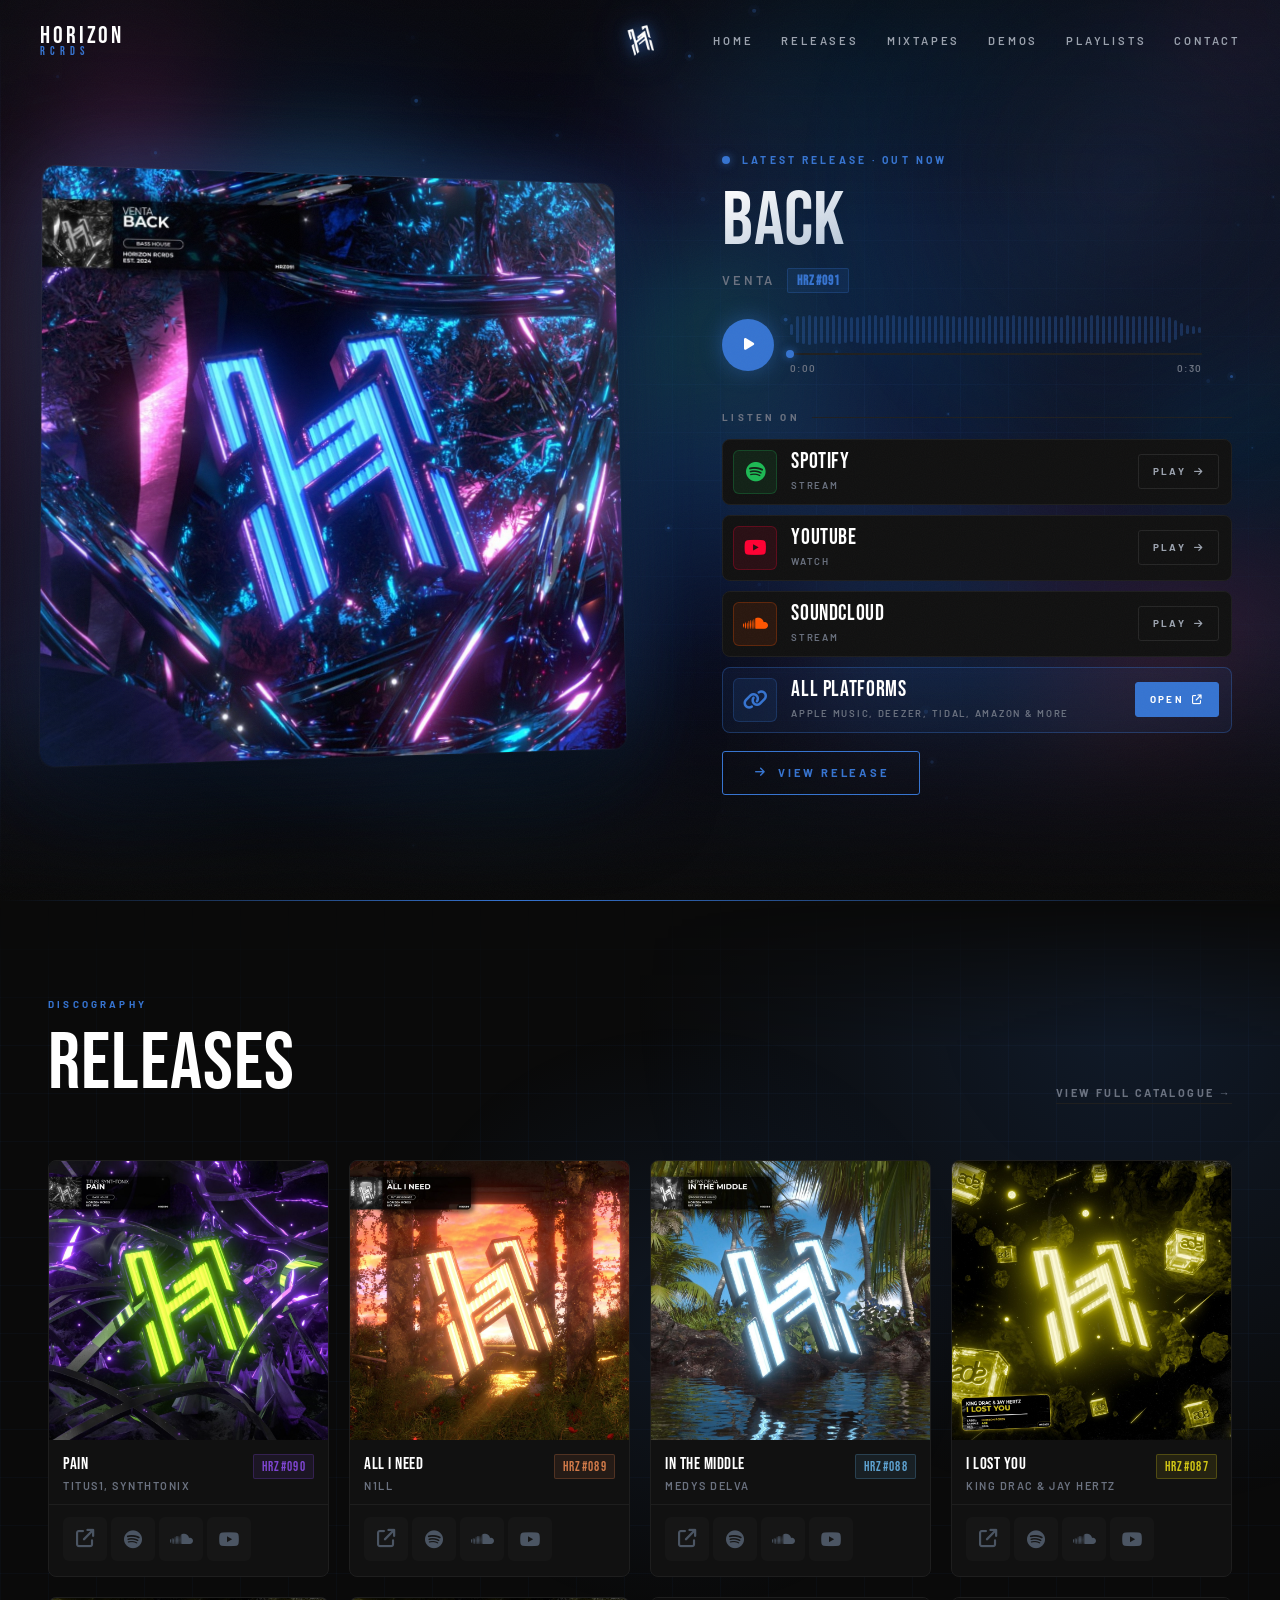
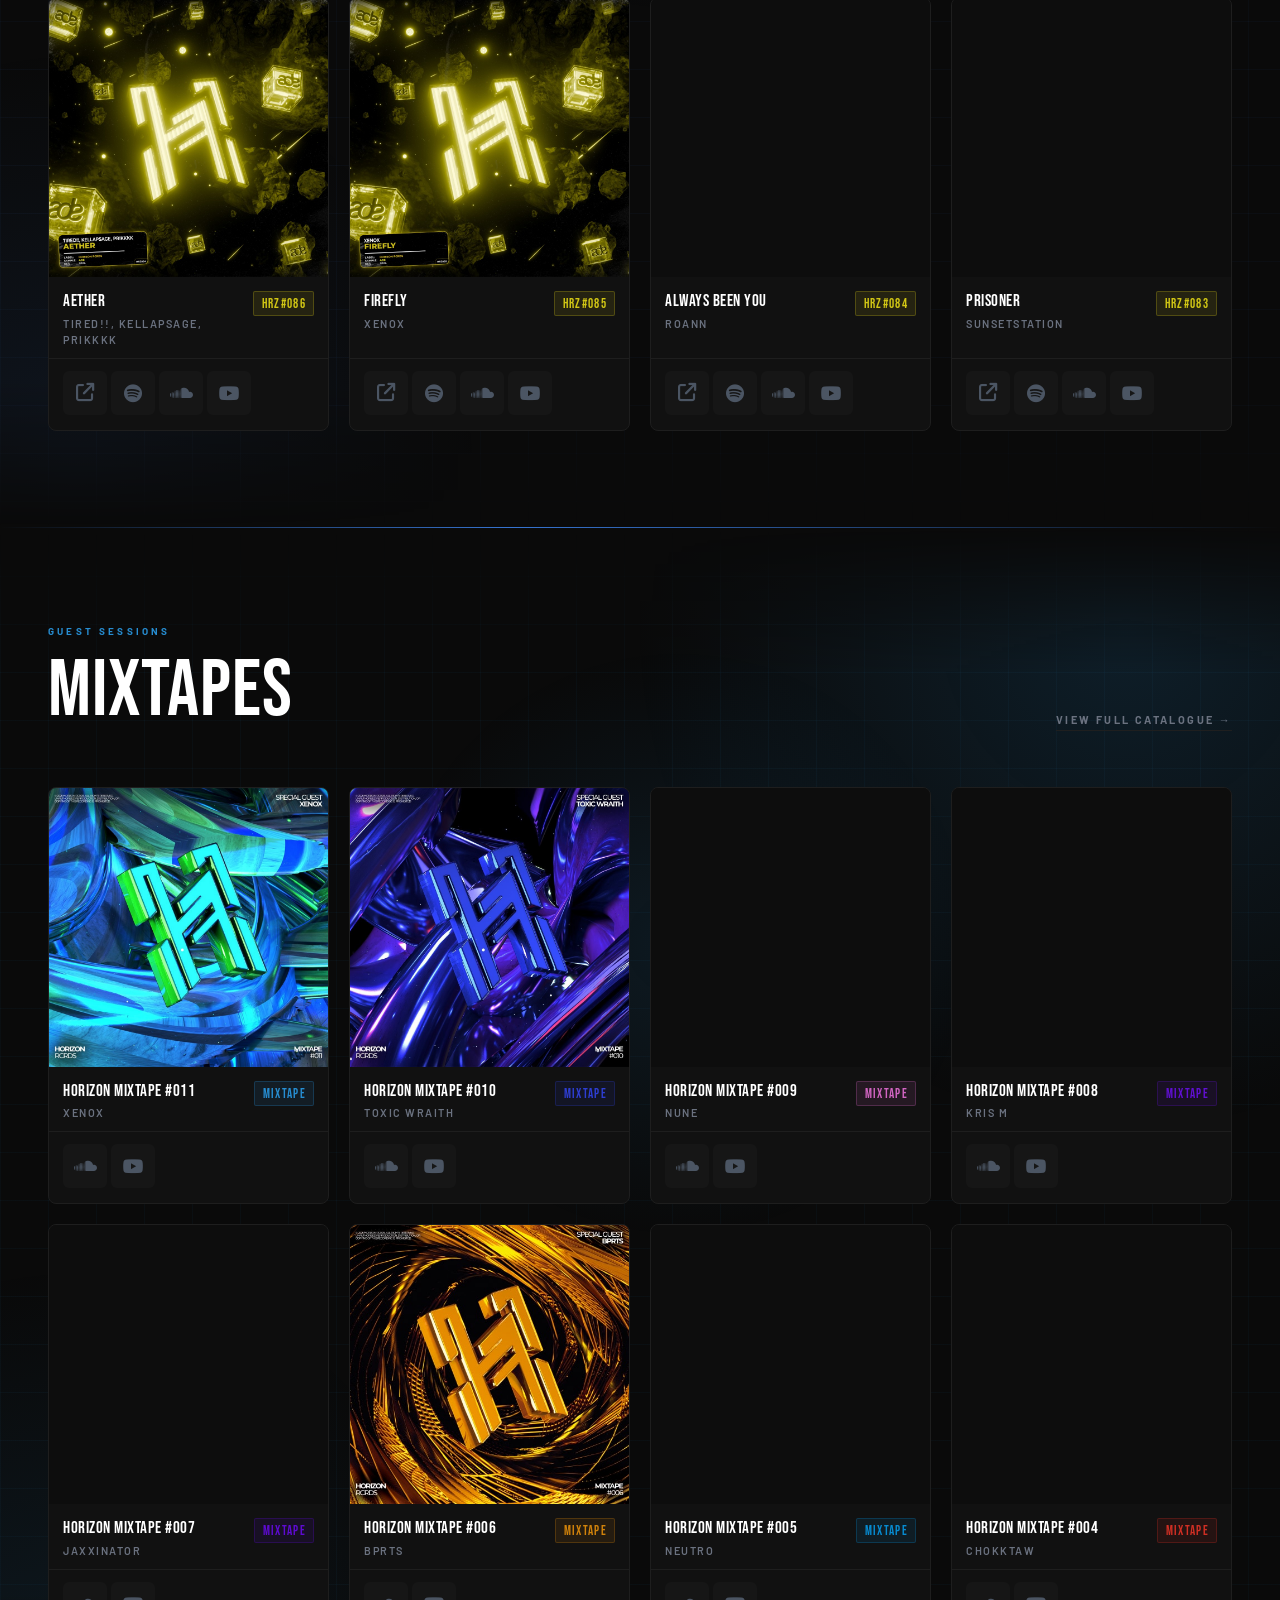
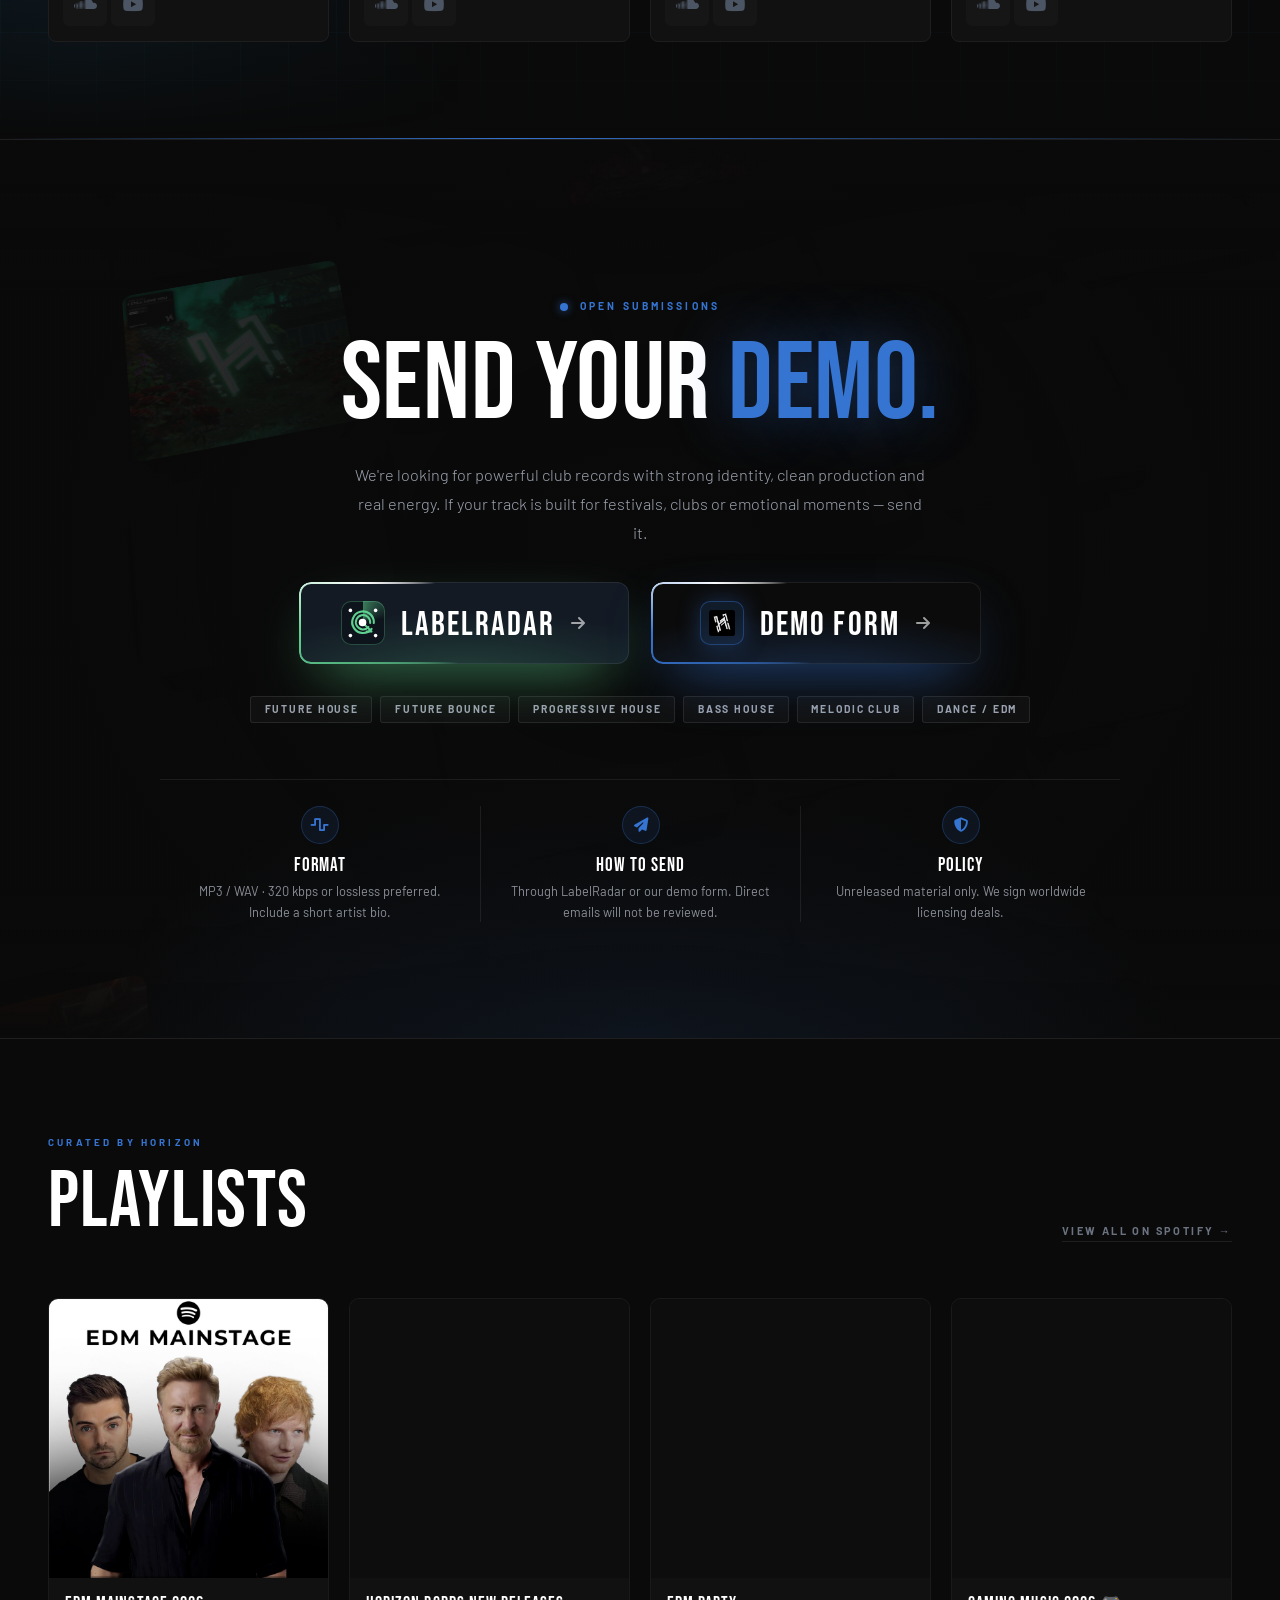
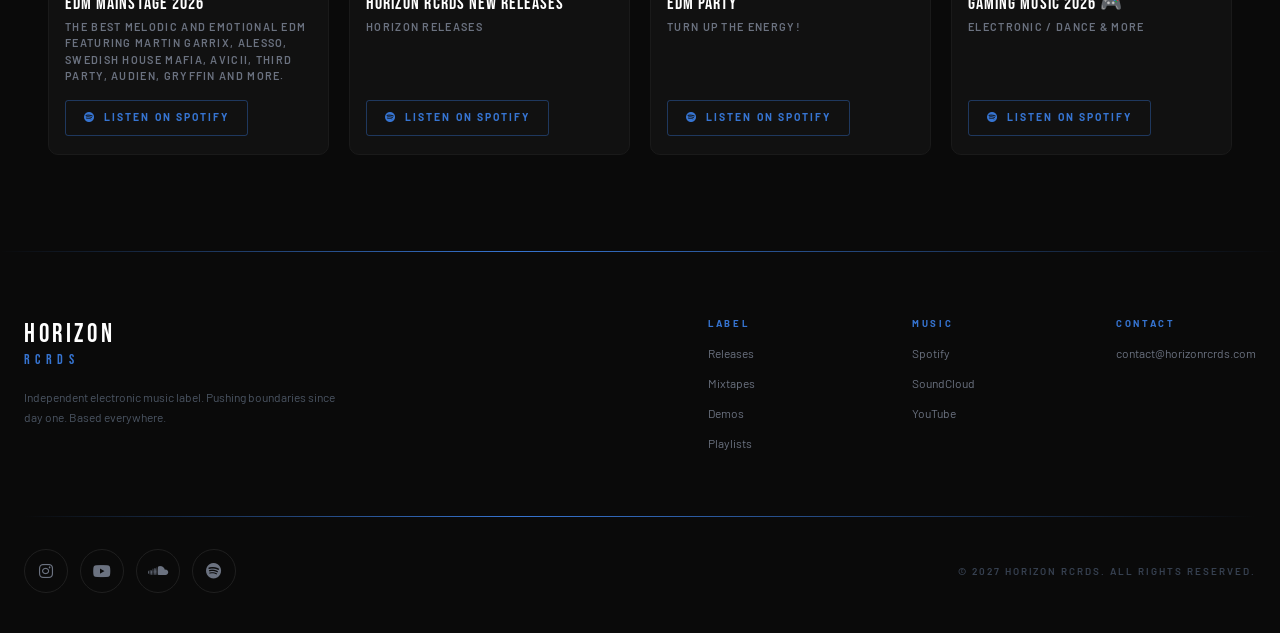
==== commit 42ee0b1e: "Mixtapes: clicking a mixtape (home and catalogue) opens its own page like a release — cover, colour," ====
--- a/index.html
+++ b/index.html
@@ -2235,7 +2235,7 @@
       <div class="cover-fallback">${escHtml(m.artist || name)}</div>
       ${m.image ? `<img src="${escHtml(imgPath(m.image))}" alt="${escHtml(name)} cover" loading="lazy" decoding="async" fetchpriority="low" />` : ''}
       <div class="card-play-overlay">
-        <i class="fa-brands fa-soundcloud" style="color:#fff;font-size:1.8rem;opacity:0.95;filter:drop-shadow(0 0 8px rgba(${rgbStr(color)},0.7));pointer-events:none;"></i>
+        <i class="fa-solid fa-play" style="color:#fff;font-size:1.6rem;opacity:0.95;filter:drop-shadow(0 0 8px rgba(${rgbStr(color)},0.7));pointer-events:none;"></i>
       </div>
     </div>
     <div class="card-body">
@@ -2255,11 +2255,13 @@
     imgEl.onload  = () => { imgEl.style.opacity = '1'; if (fb) fb.style.display = 'none'; };
     imgEl.onerror = () => { imgEl.style.display = 'none'; if (fb) fb.style.display = 'flex'; };
   }
-  if (m.soundcloud_link) {
+  /* Click card → the mixtape page (same page as a release); the icon <a>s keep opening their platform */
+  if (m.id || m.soundcloud_link) {
     card.style.cursor = 'pointer';
     card.addEventListener('click', e => {
       if (e.target.closest('a')) return;
-      window.open(m.soundcloud_link, '_blank', 'noopener,noreferrer');
+      if (m.id) location.href = `./release?mix=${encodeURIComponent(m.id)}&from=home`;
+      else window.open(m.soundcloud_link, '_blank', 'noopener,noreferrer');
     });
   }
   return card;
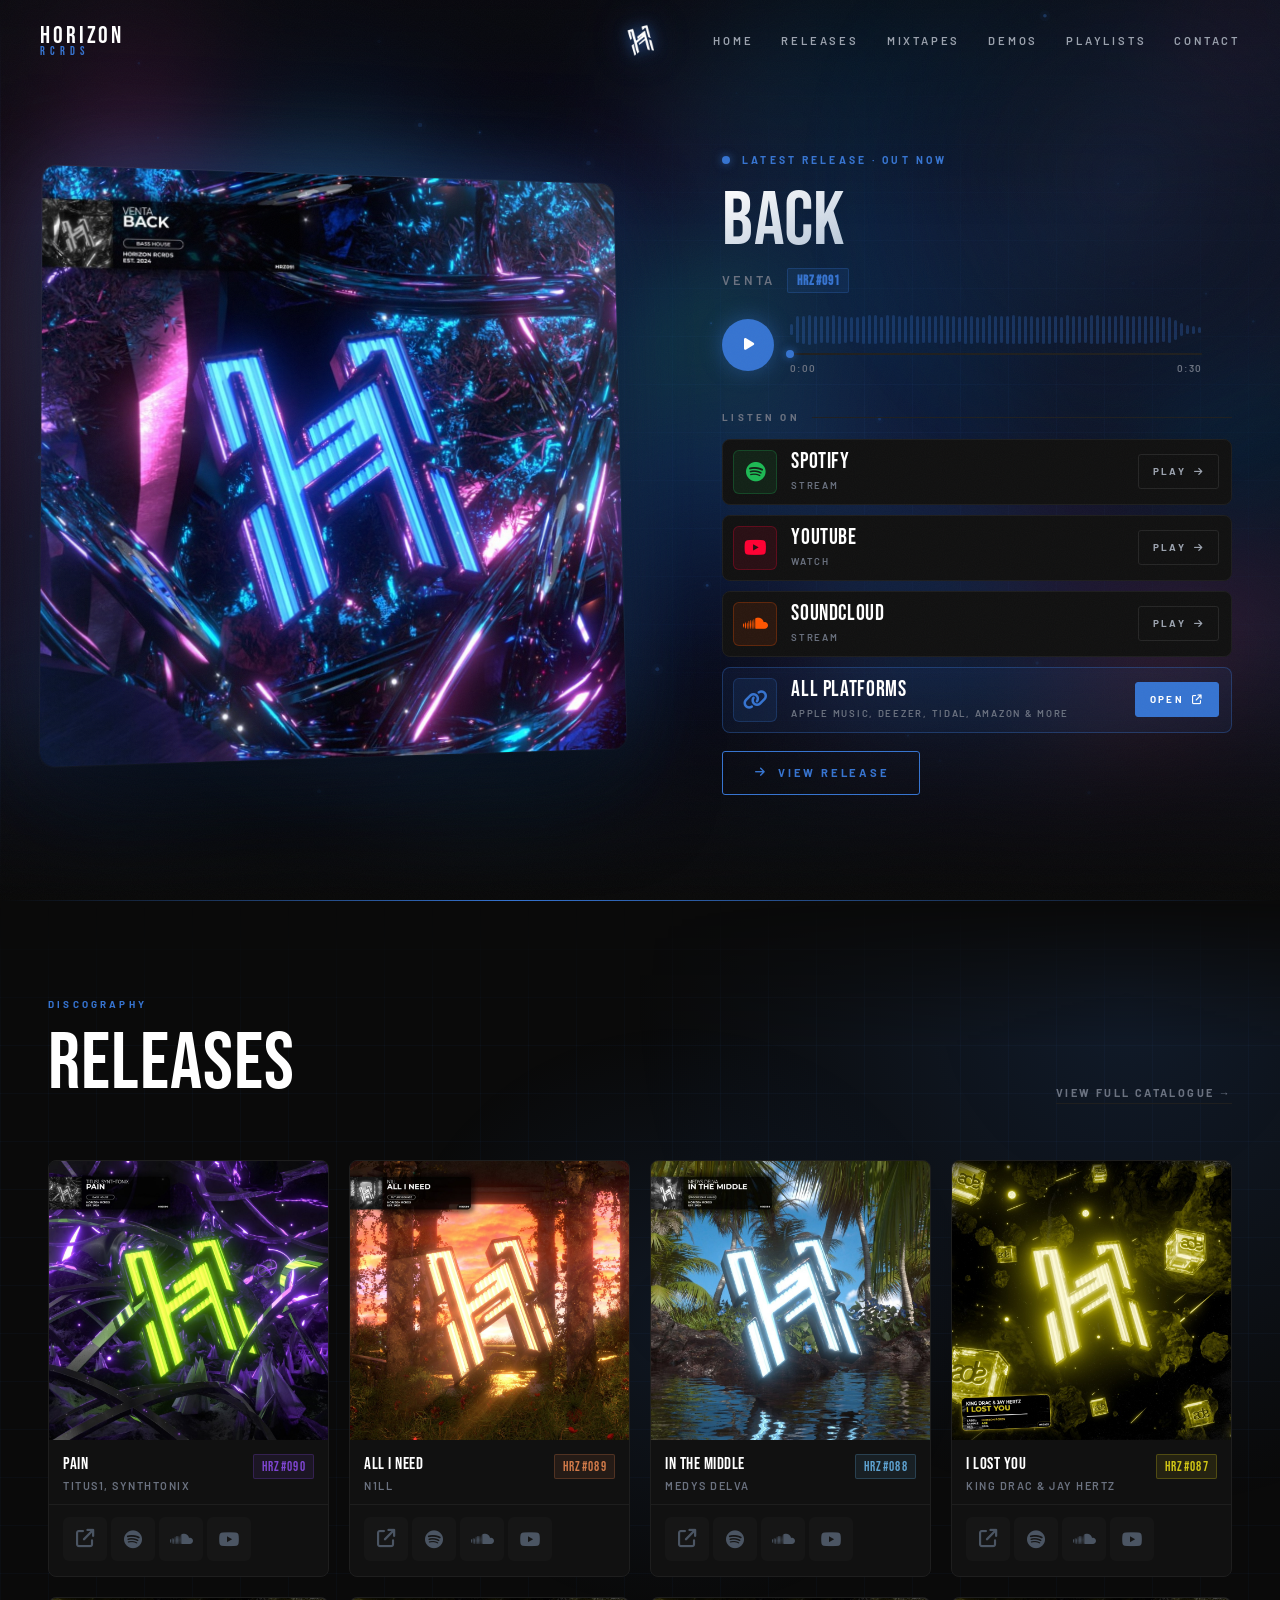
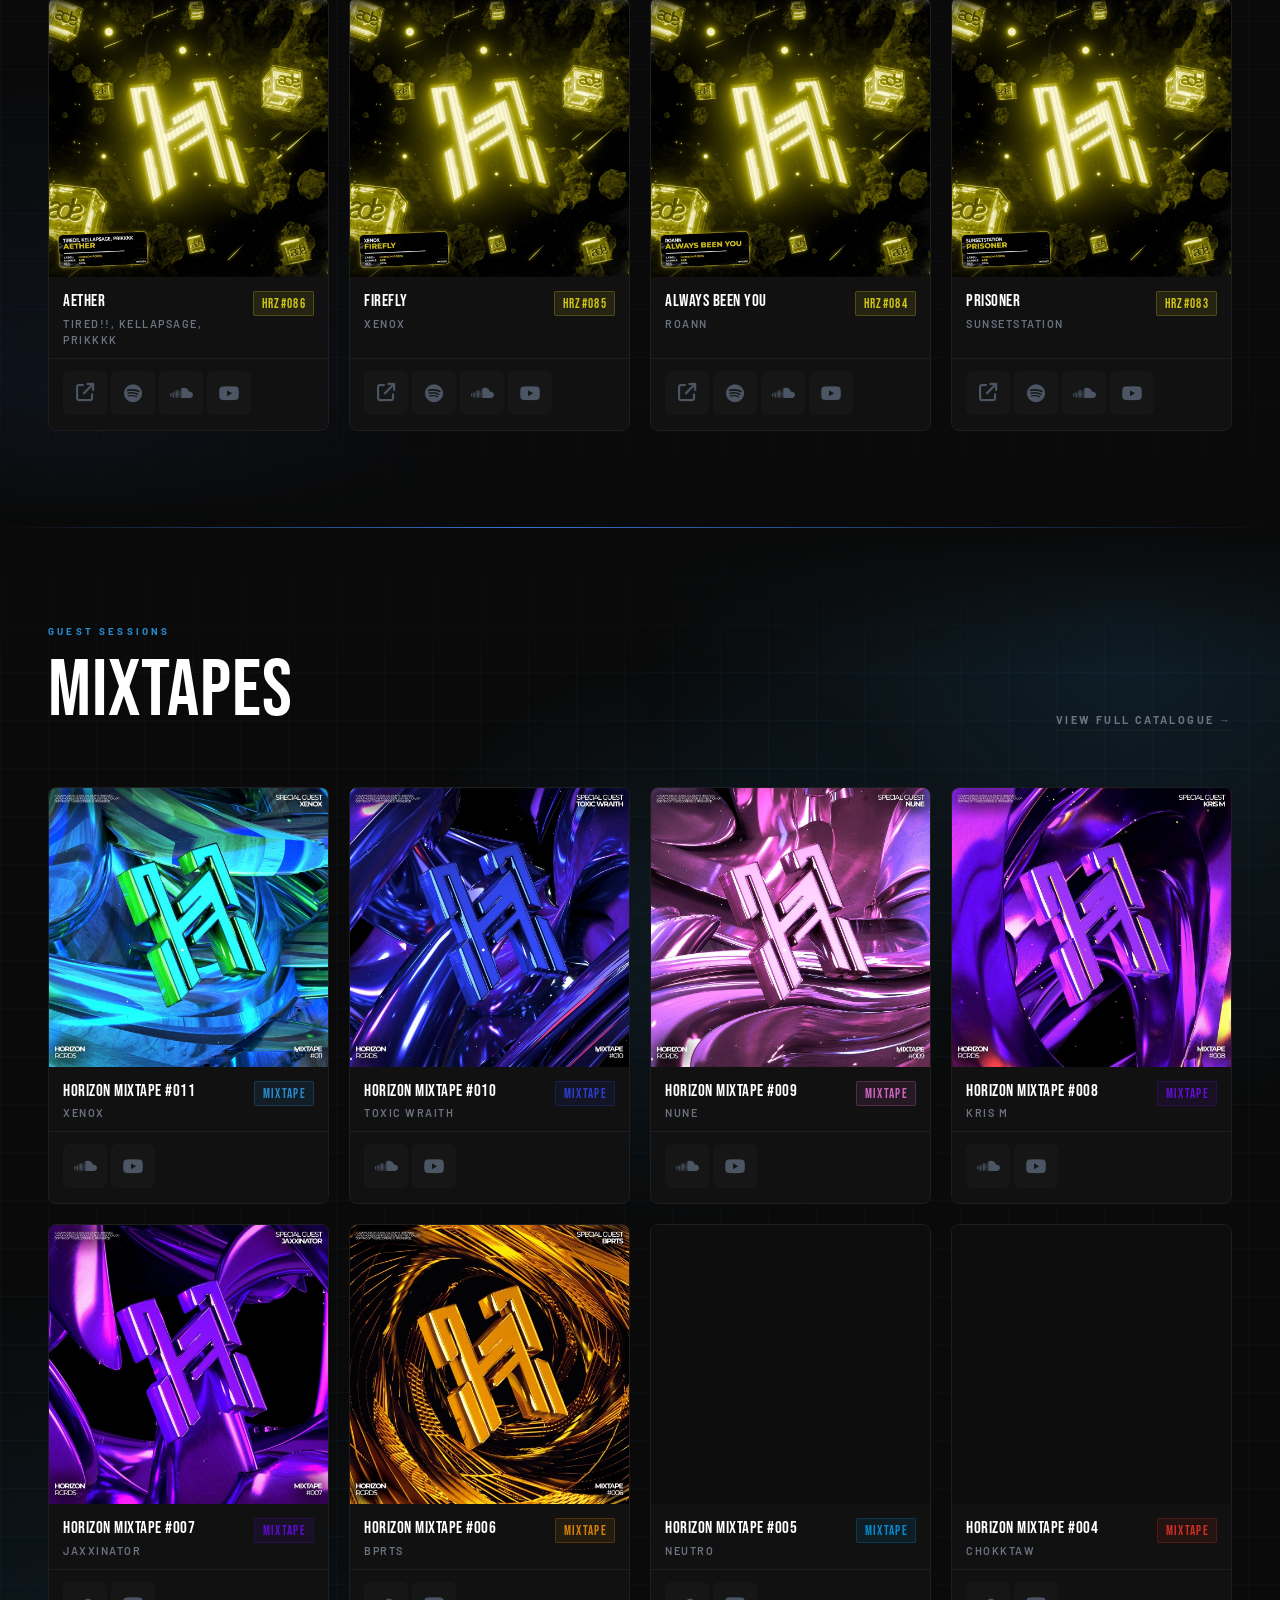
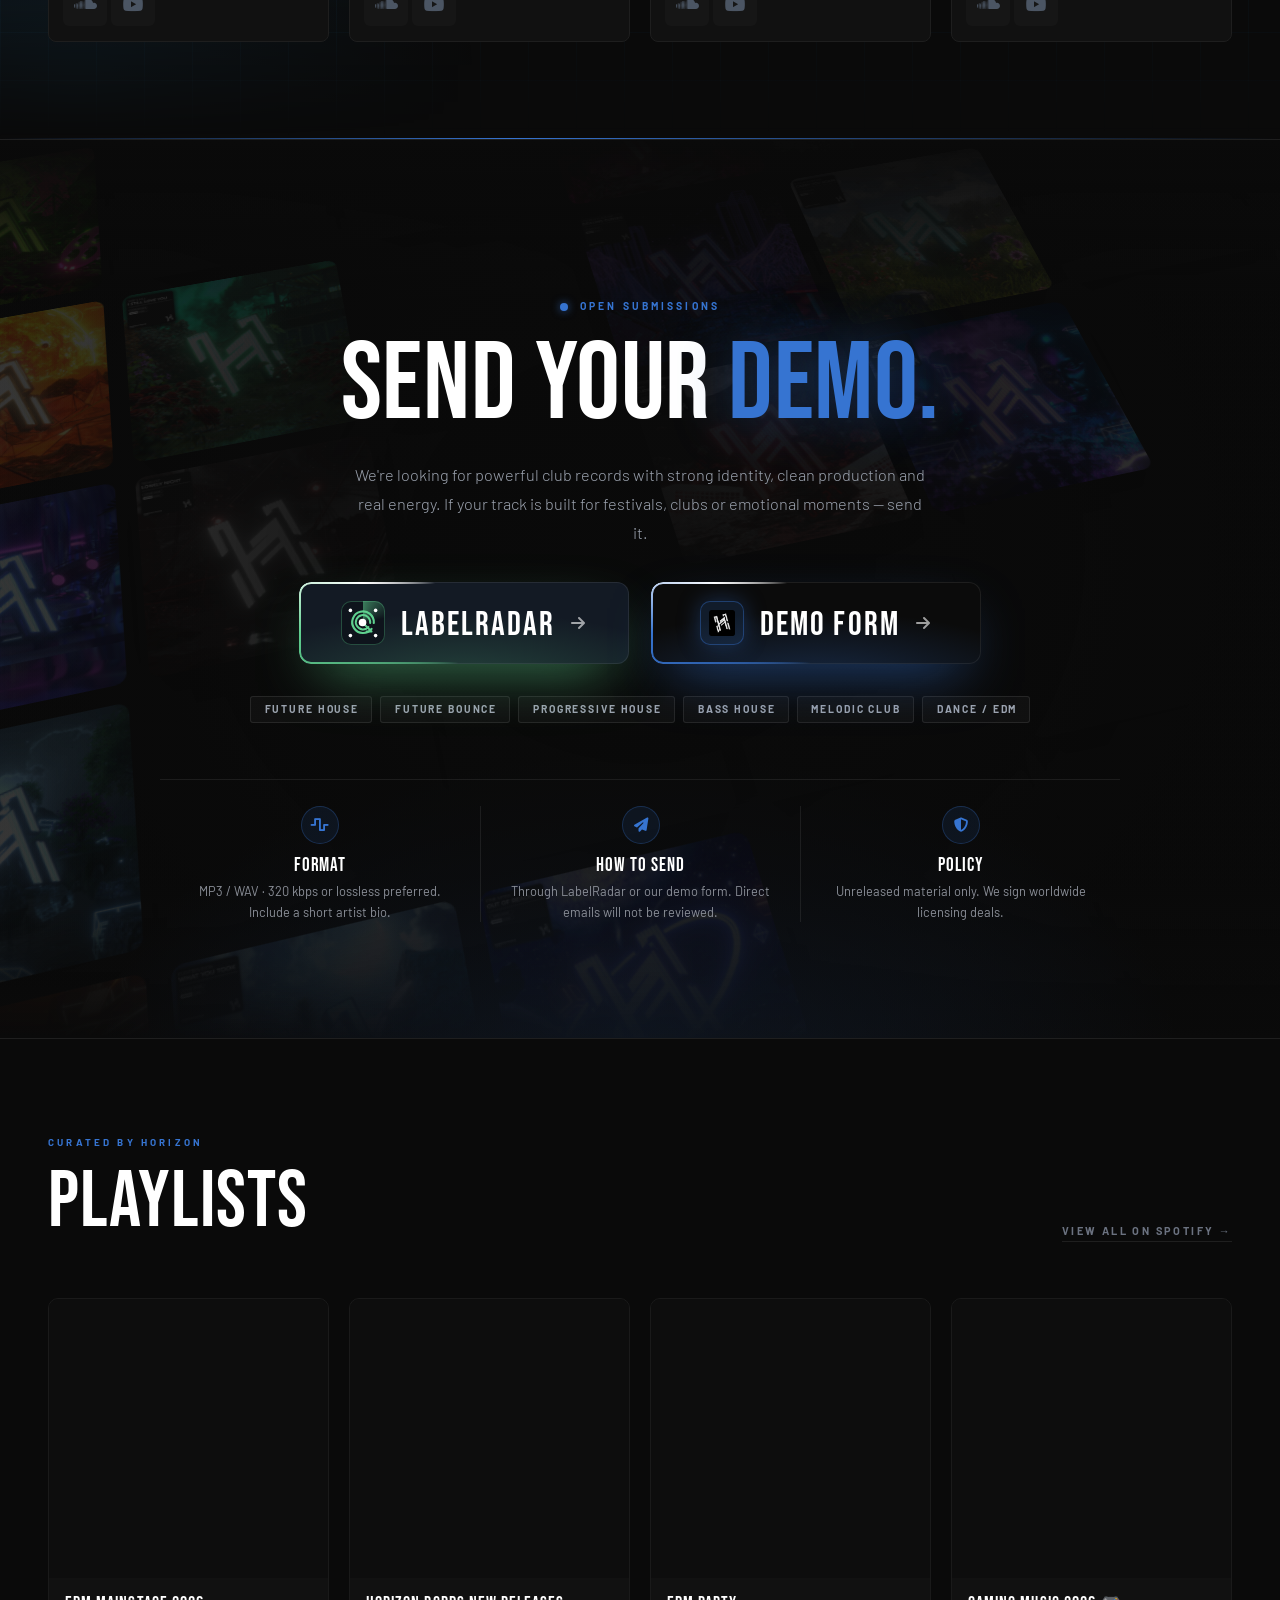
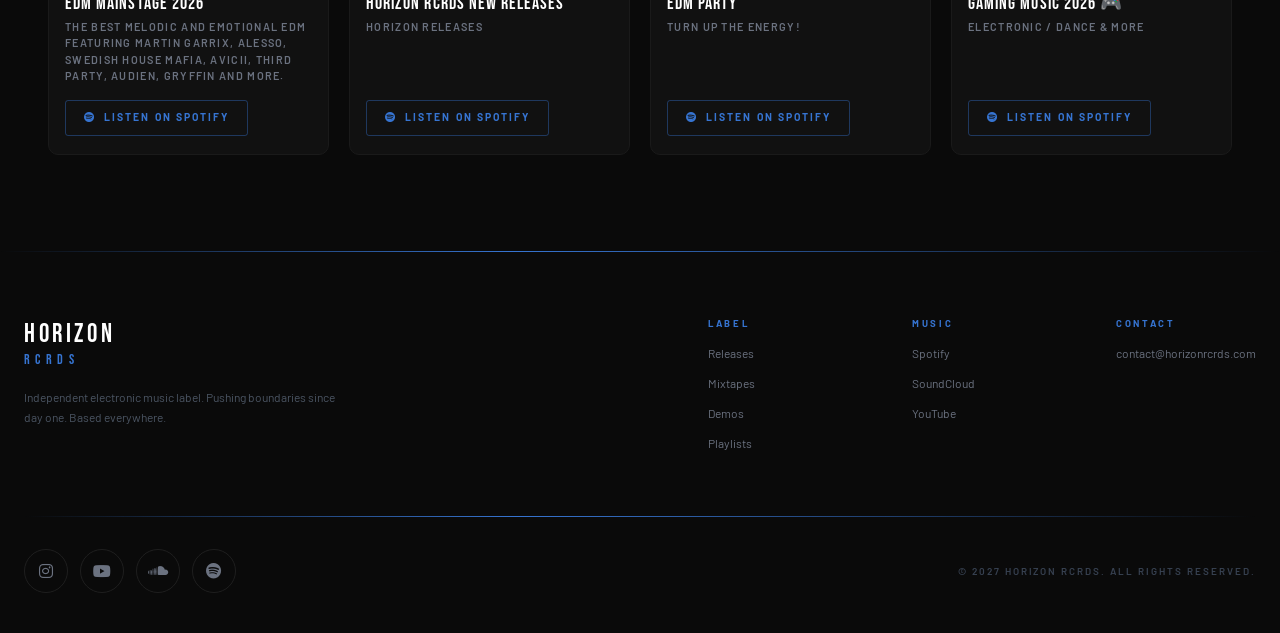
==== commit ecd88f4a: "Homepage background: slow, faint topographic lines (WebGL, bg-topo.js) behind Releases, Mixtapes, Pl" ====
--- a/index.html
+++ b/index.html
@@ -107,6 +107,9 @@
       overflow-x: hidden;
     }
 
+    /* Fondo de líneas topográficas (bg-topo.js): las secciones dejan ver el fondo (la portada y Demos tienen el suyo) */
+    html.has-topo #releases, html.has-topo #radio, html.has-topo #playlists, html.has-topo #contact { background: transparent !important; }
+
     /* Grain overlay */
     body::before {
       content: '';
@@ -1051,6 +1054,7 @@
   <link rel="stylesheet" href="./assets/smooth-scroll.css?v=1"/>
   <script src="./assets/vendor/lenis.min.js?v=1.3.26" defer></script>
   <script src="./assets/smooth-scroll.js?v=2" defer></script>
+  <script src="./bg-topo.js?v=3" defer></script>
   <link rel="stylesheet" href="./assets/tailwind.css?v=1"/>
 </head>
 <body>
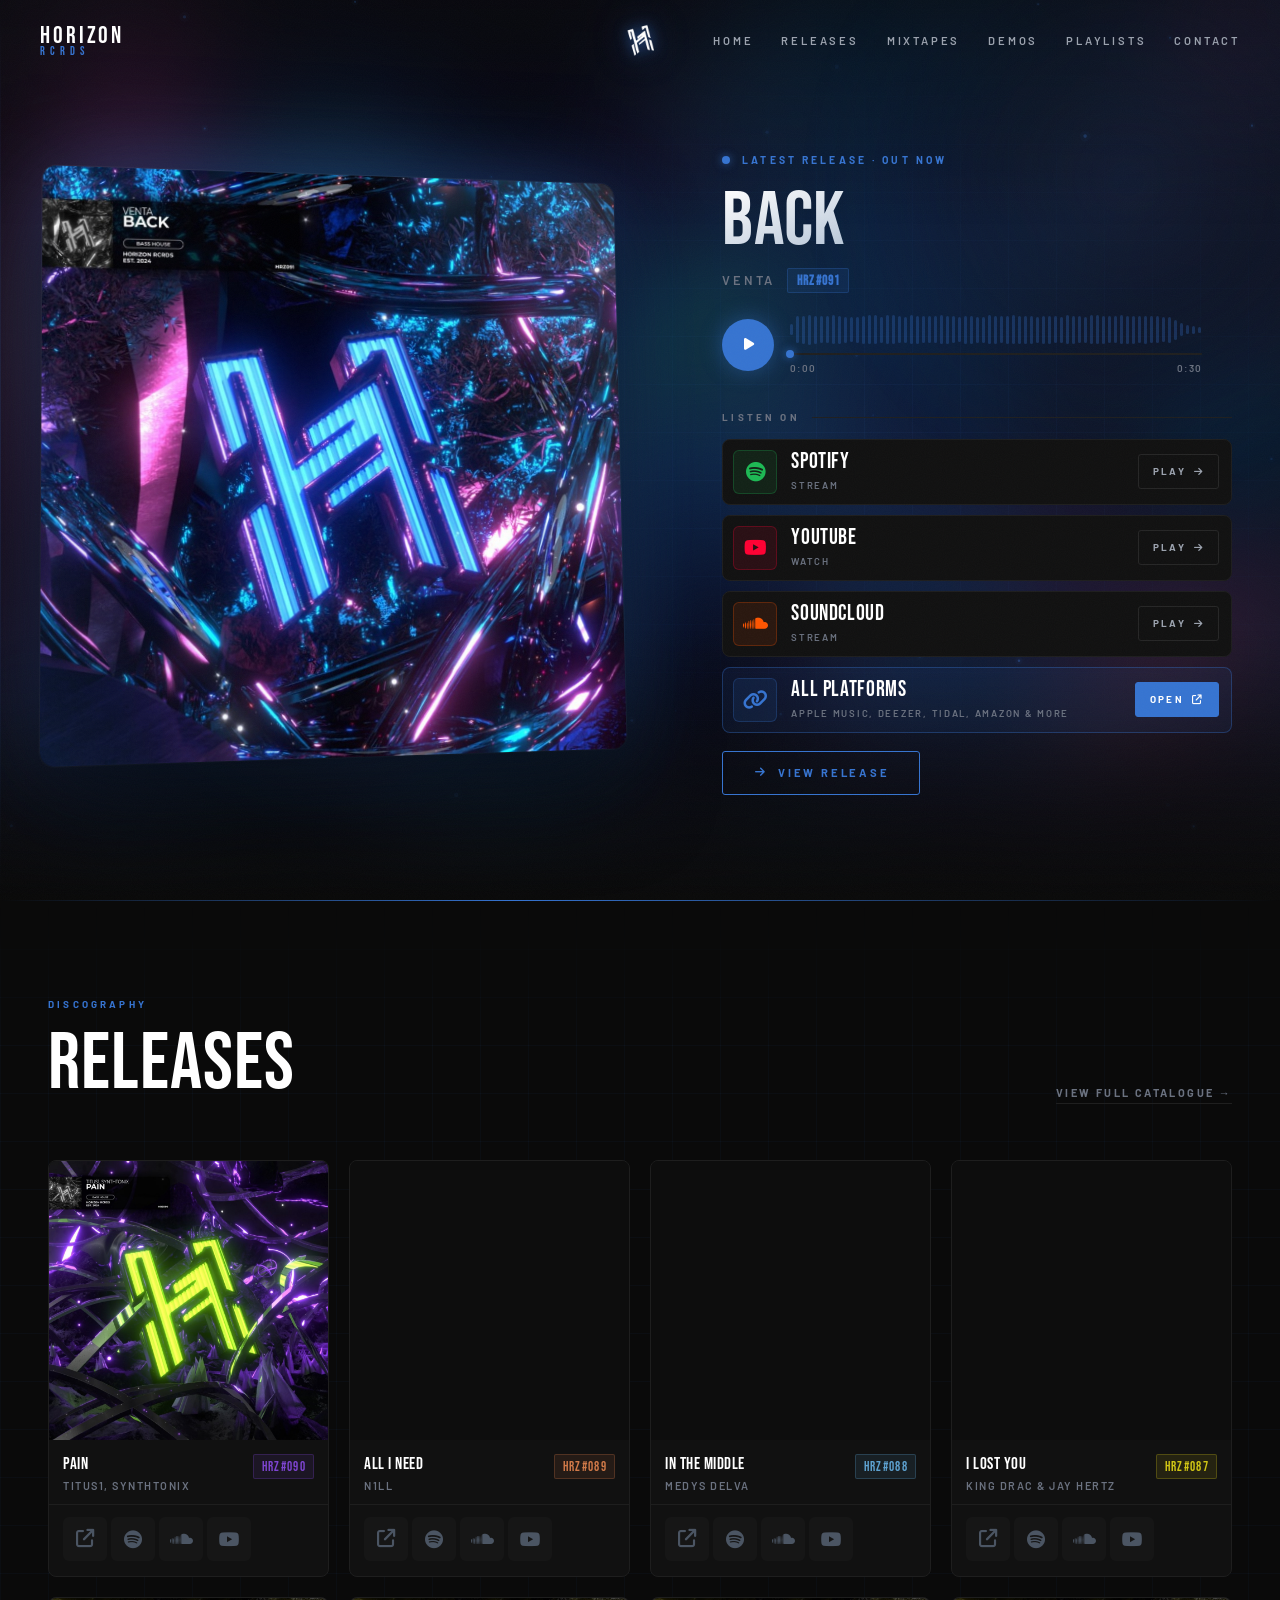
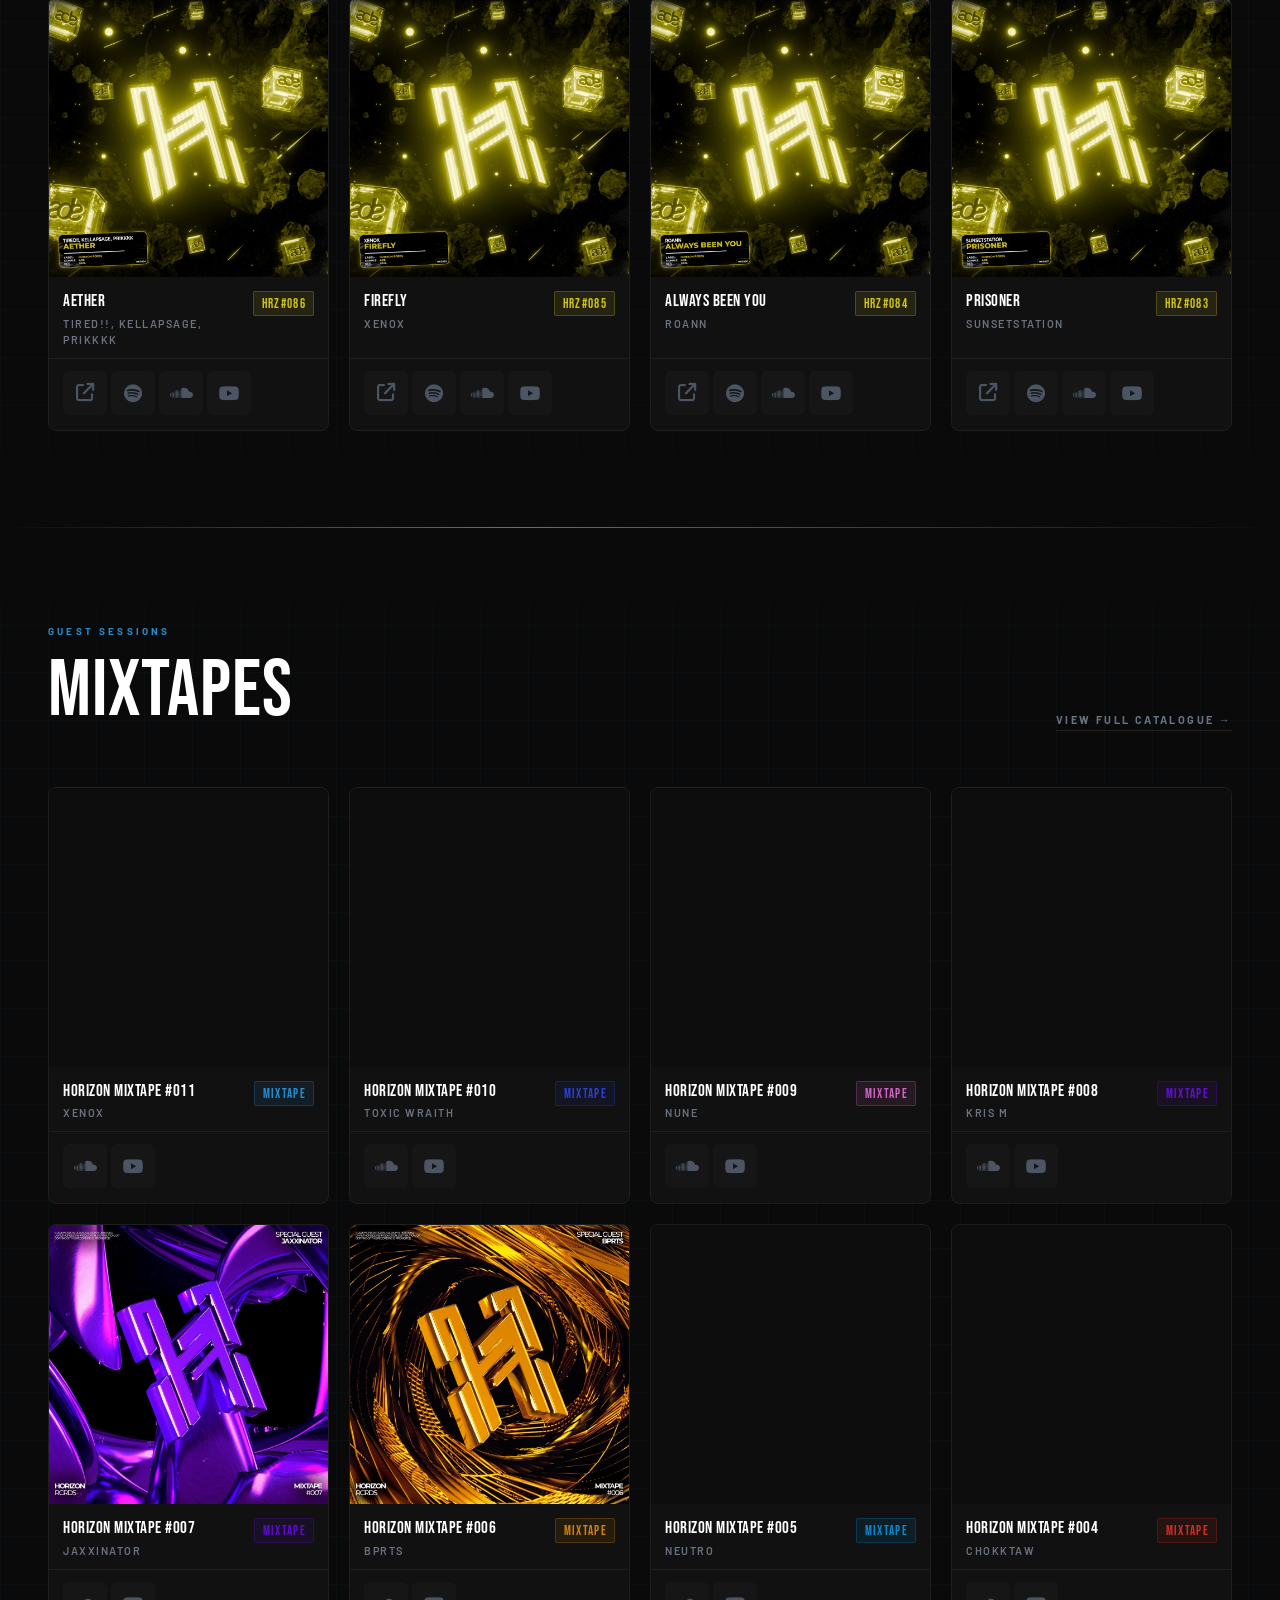
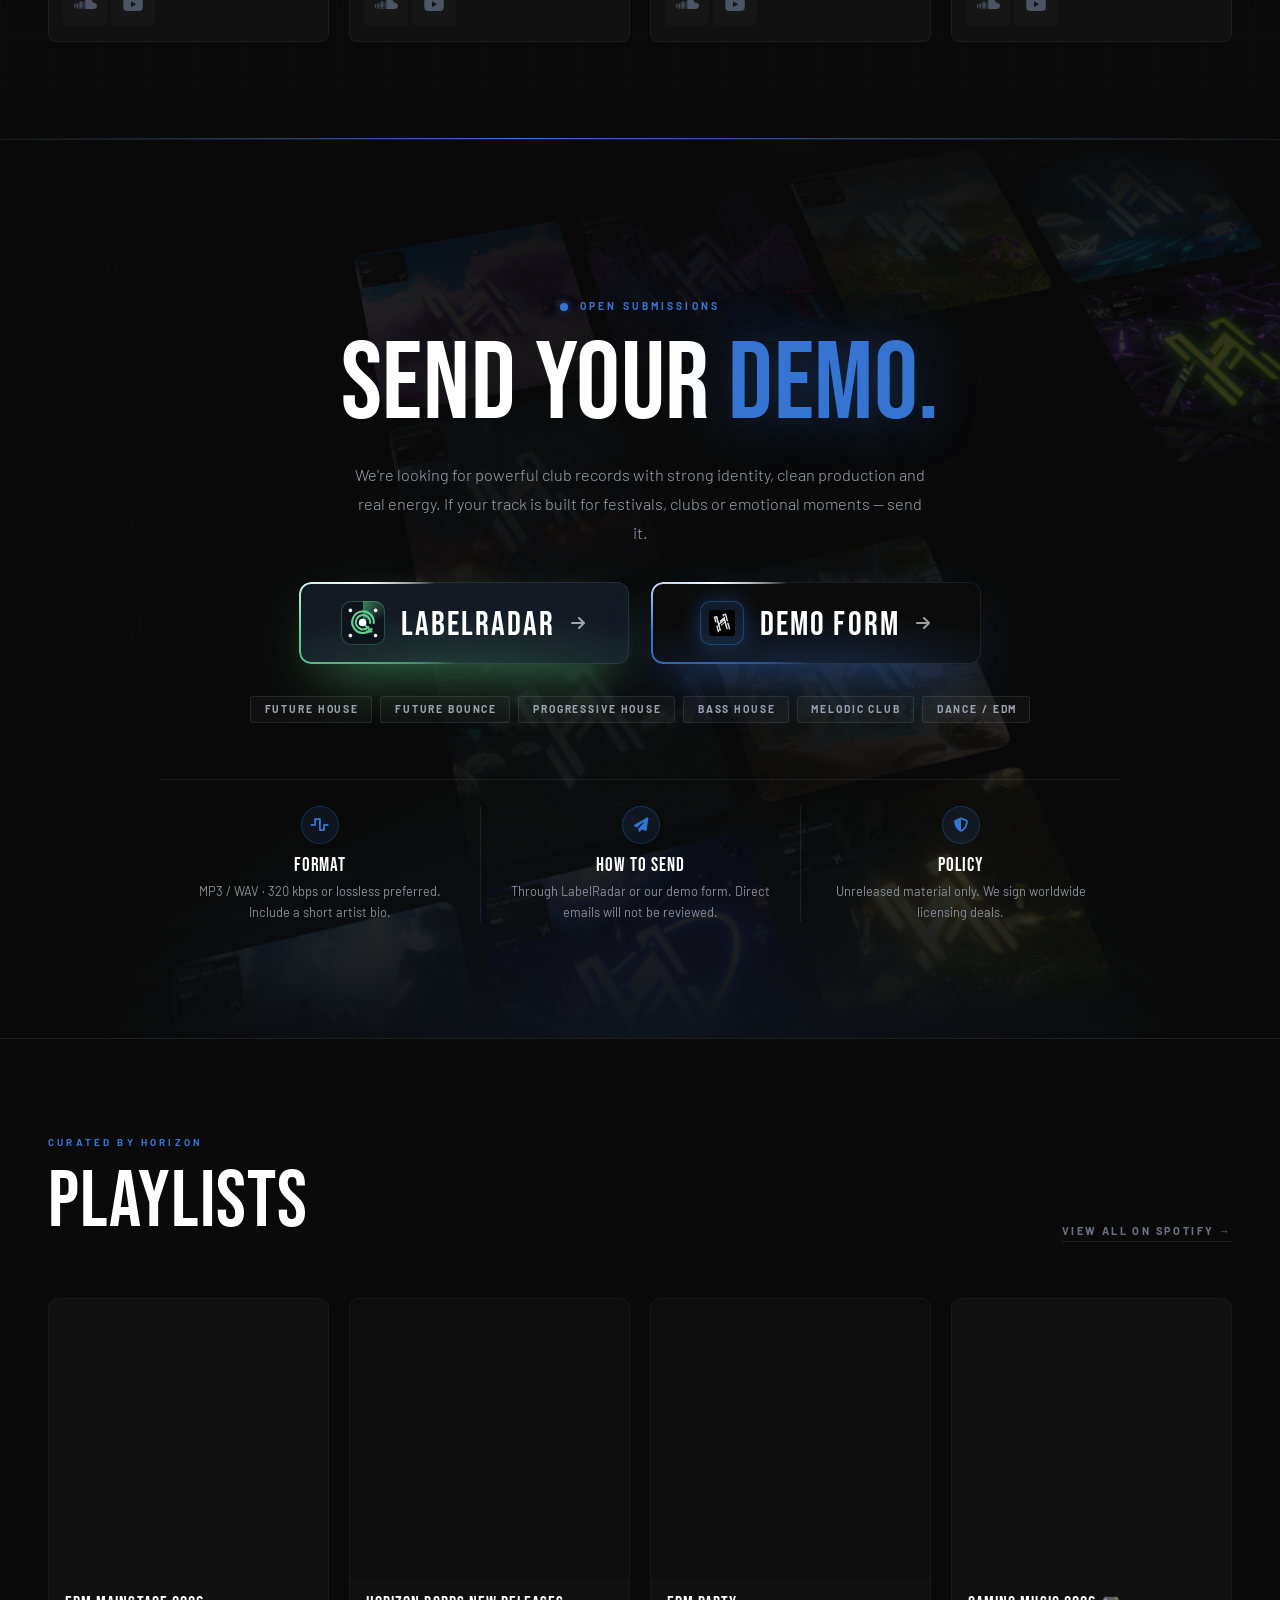
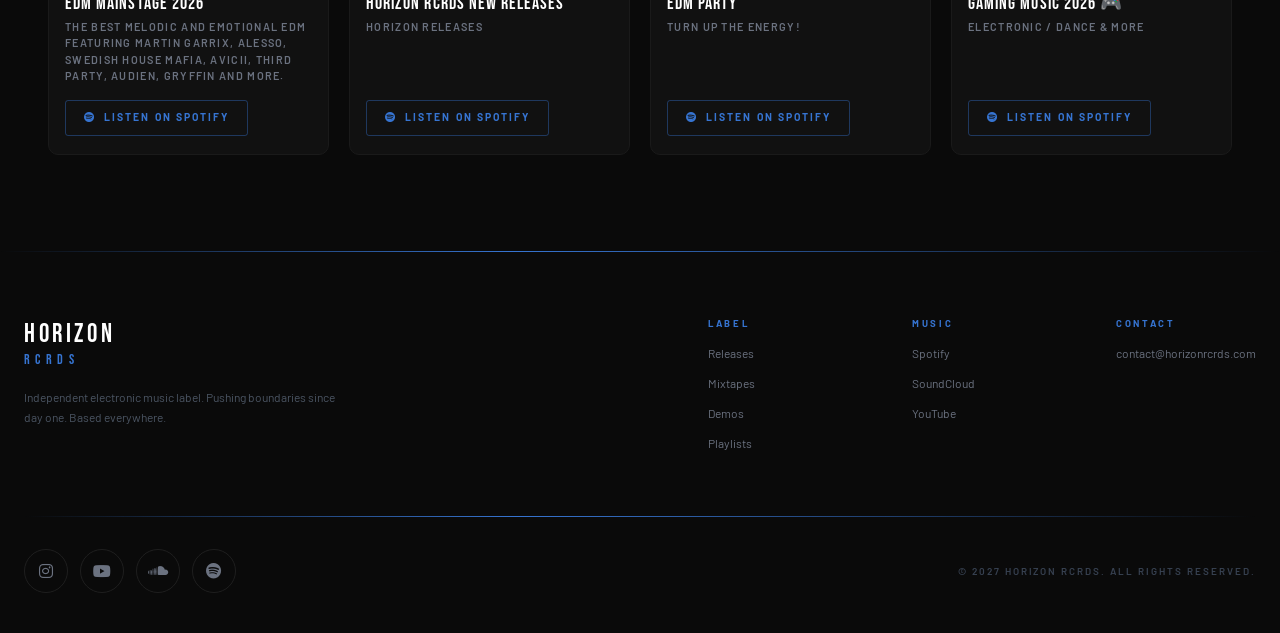
==== commit 84449939: "Homepage background: soft lights at the sides in the colour of the nearest covers (releases/mixtapes" ====
--- a/index.html
+++ b/index.html
@@ -107,8 +107,11 @@
       overflow-x: hidden;
     }
 
-    /* Fondo de líneas topográficas (bg-topo.js): las secciones dejan ver el fondo (la portada y Demos tienen el suyo) */
-    html.has-topo #releases, html.has-topo #radio, html.has-topo #playlists, html.has-topo #contact { background: transparent !important; }
+    /* Fondo animado (bg-fx.js): las secciones dejan ver el fondo (la portada y Demos tienen el suyo) */
+    html.has-fx #releases, html.has-fx #radio, html.has-fx #playlists, html.has-fx #contact { background: transparent !important; }
+    /* las luces las ponen las portadas (bg-fx.js): fuera las luces fijas de cada sección (queda la rejilla) */
+    html.has-fx .sec-tint::before { background: linear-gradient(rgba(var(--sec-rgb), 0.045) 1px, transparent 1px) 0 0 / 48px 48px, linear-gradient(90deg, rgba(var(--sec-rgb), 0.045) 1px, transparent 1px) 0 0 / 48px 48px; }
+    html.has-fx .sec-tint::after { display: none; }
 
     /* Grain overlay */
     body::before {
@@ -1054,7 +1057,7 @@
   <link rel="stylesheet" href="./assets/smooth-scroll.css?v=1"/>
   <script src="./assets/vendor/lenis.min.js?v=1.3.26" defer></script>
   <script src="./assets/smooth-scroll.js?v=2" defer></script>
-  <script src="./bg-topo.js?v=3" defer></script>
+  <script src="./bg-fx.js?v=3" defer></script>
   <link rel="stylesheet" href="./assets/tailwind.css?v=1"/>
 </head>
 <body>
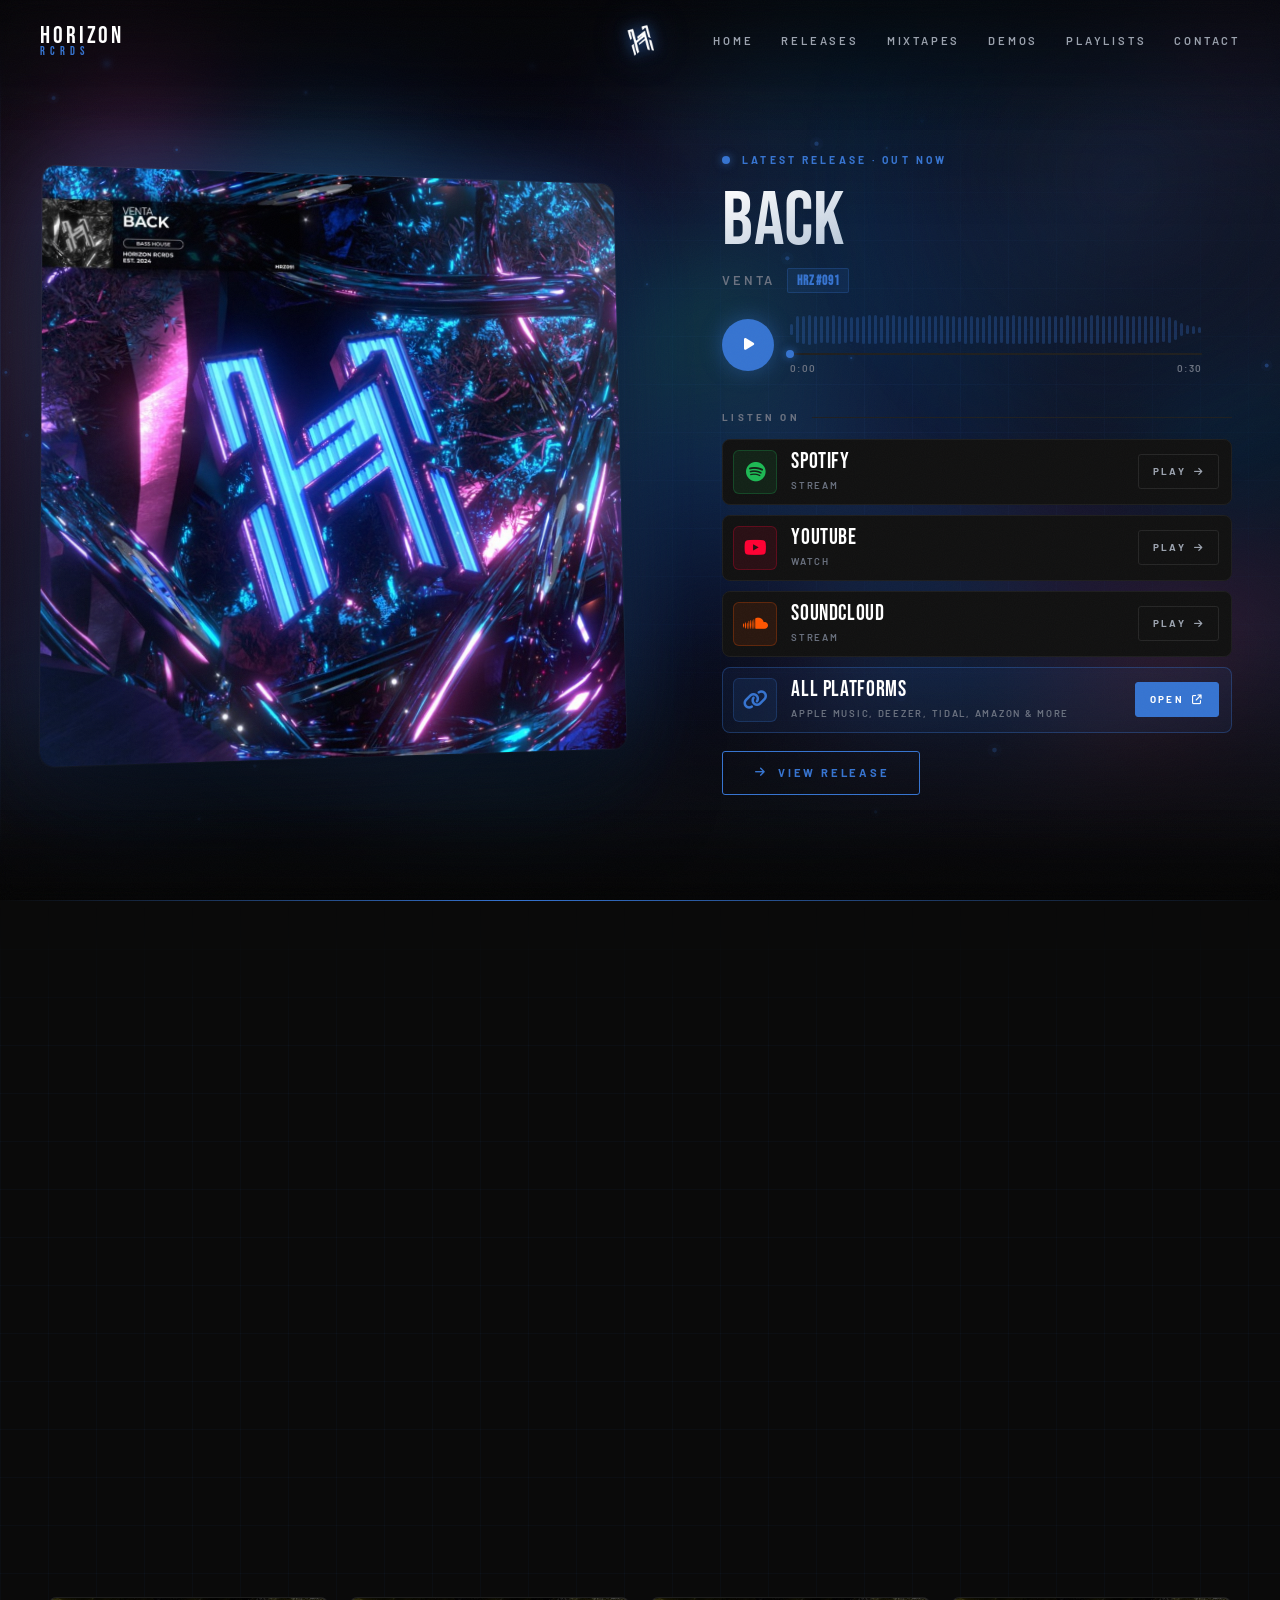
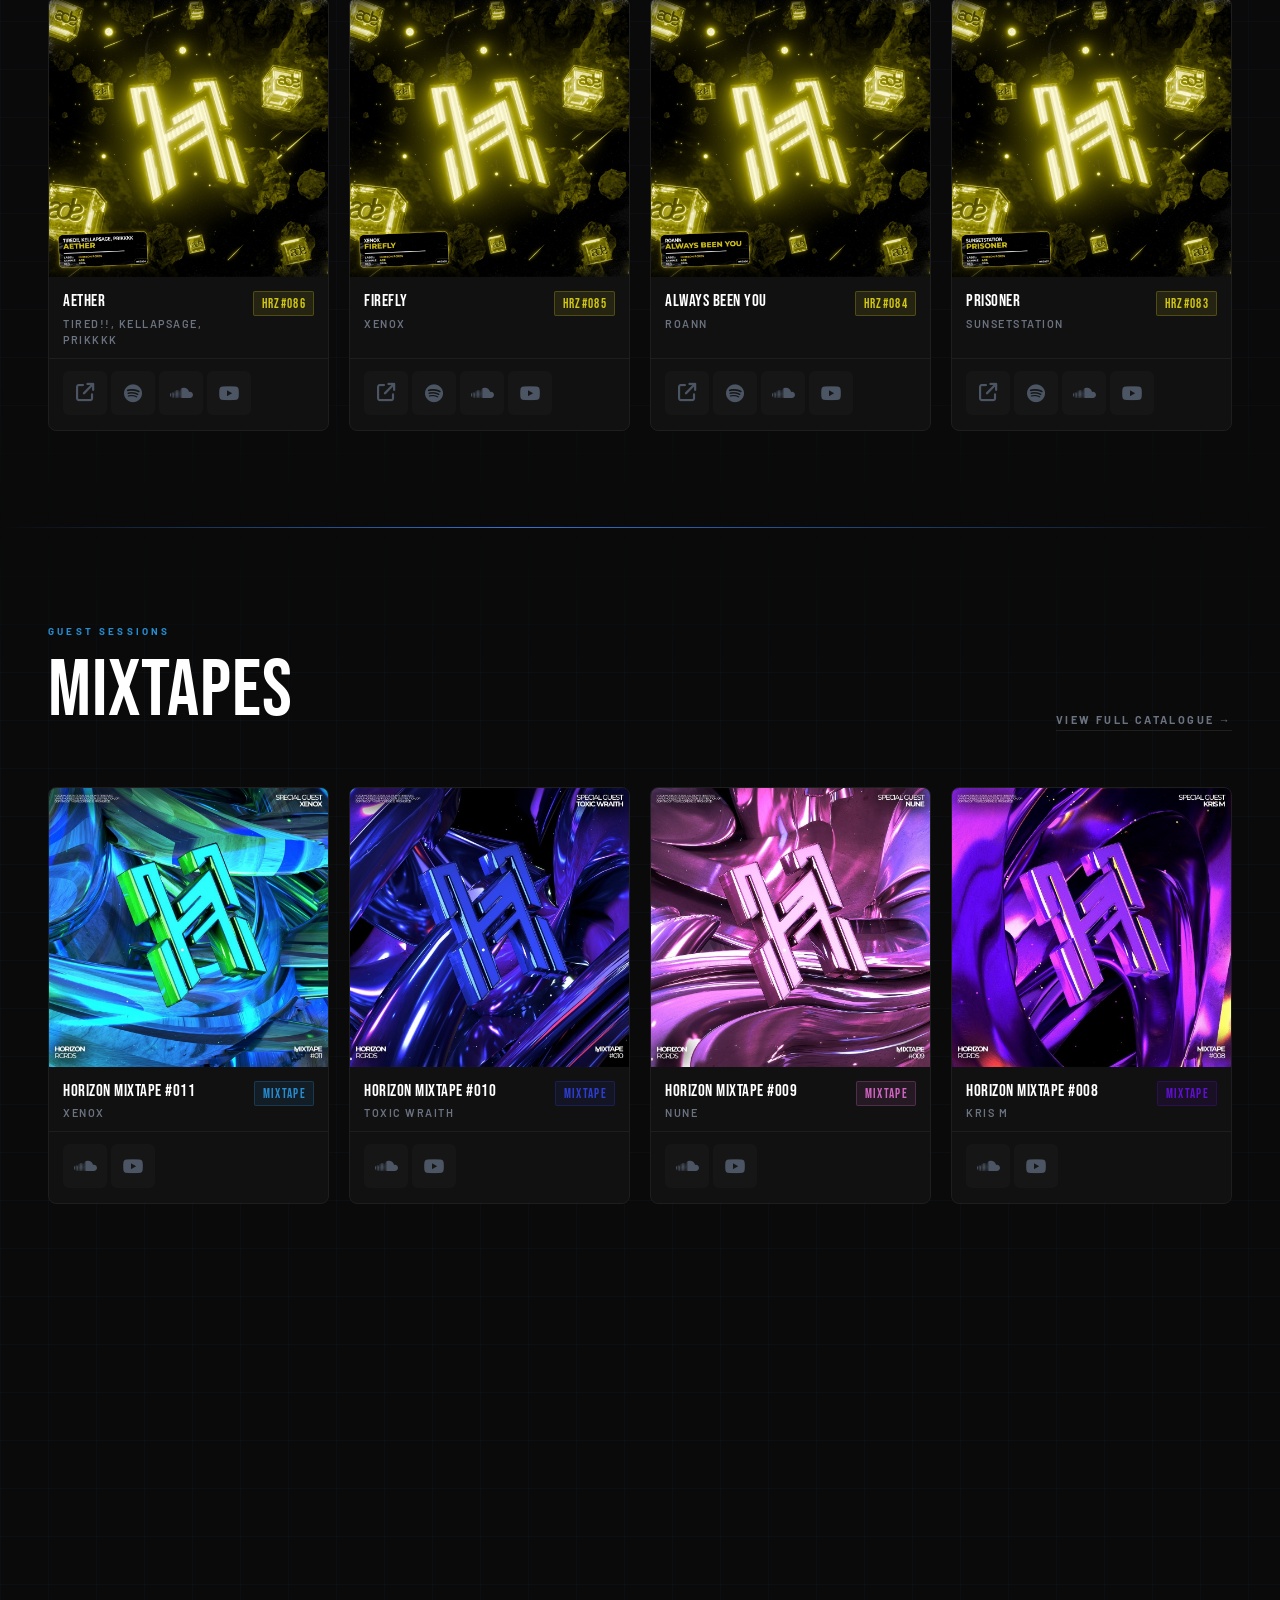
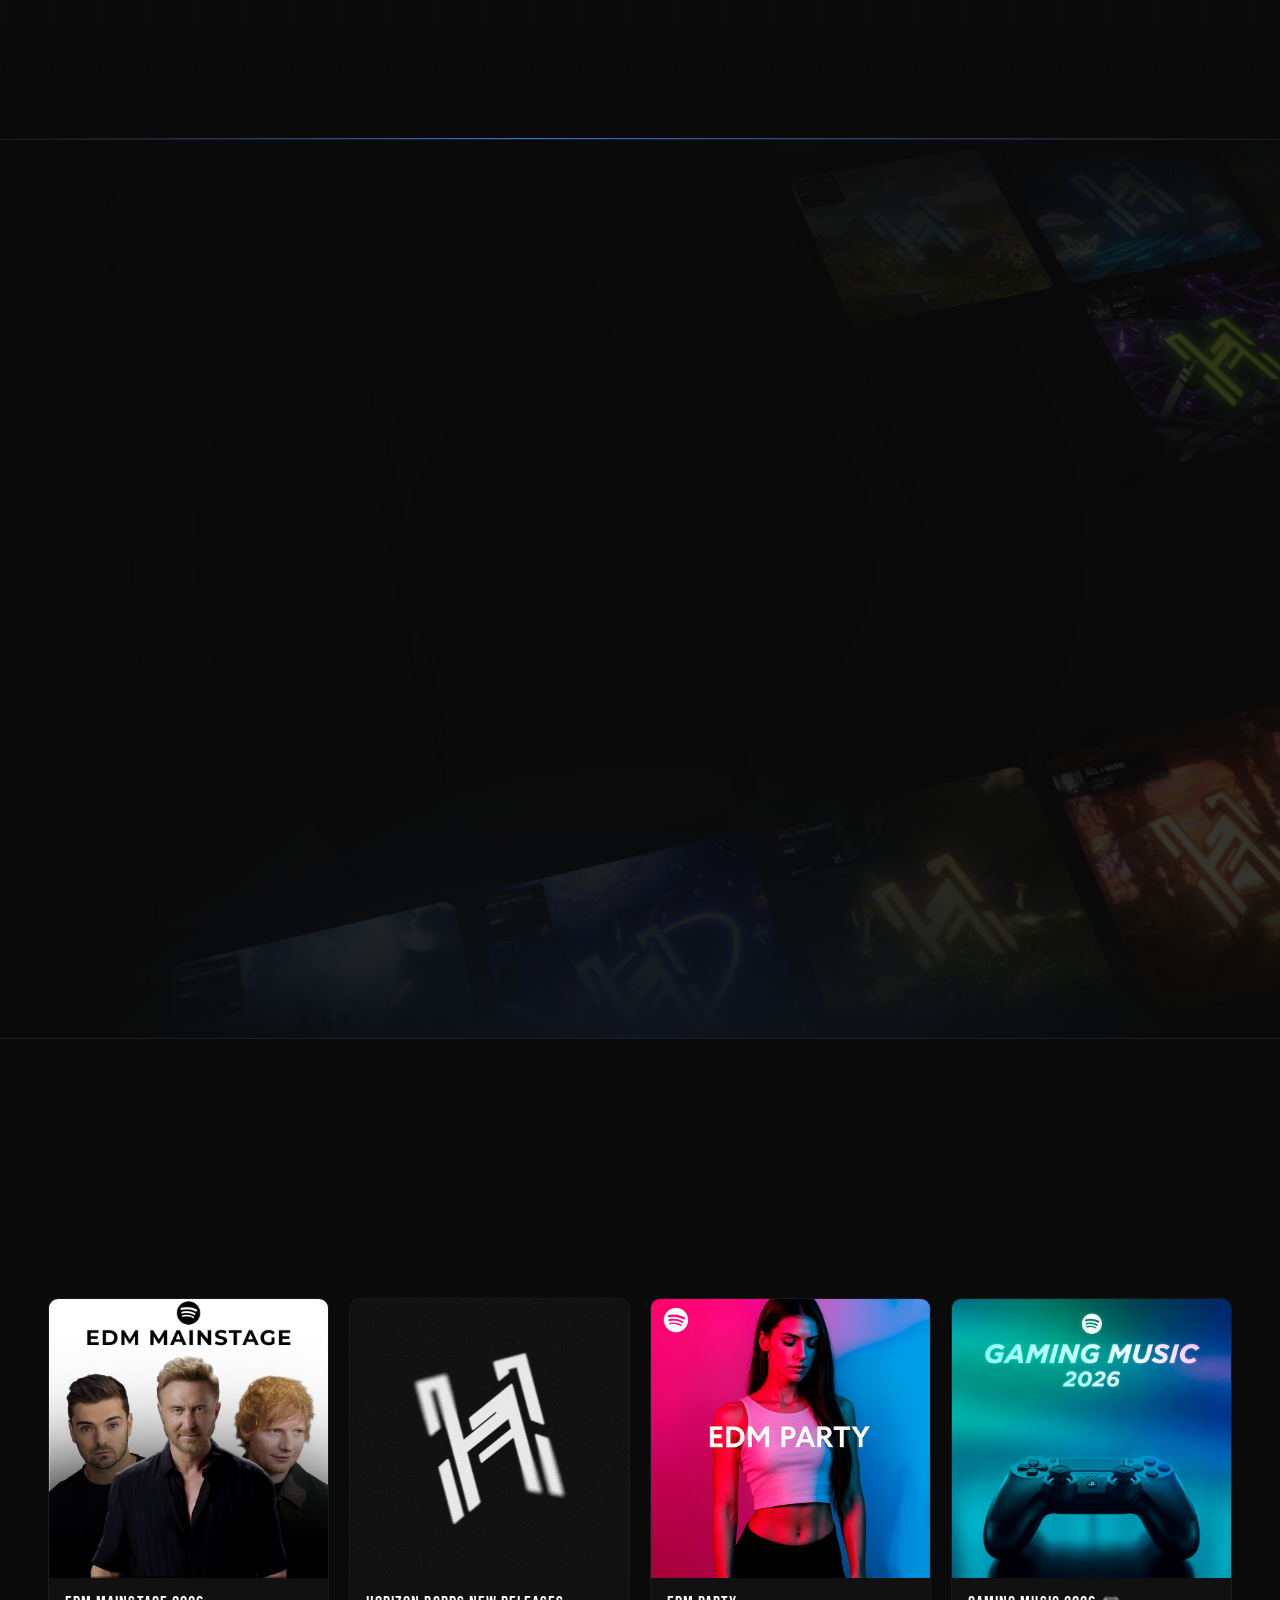
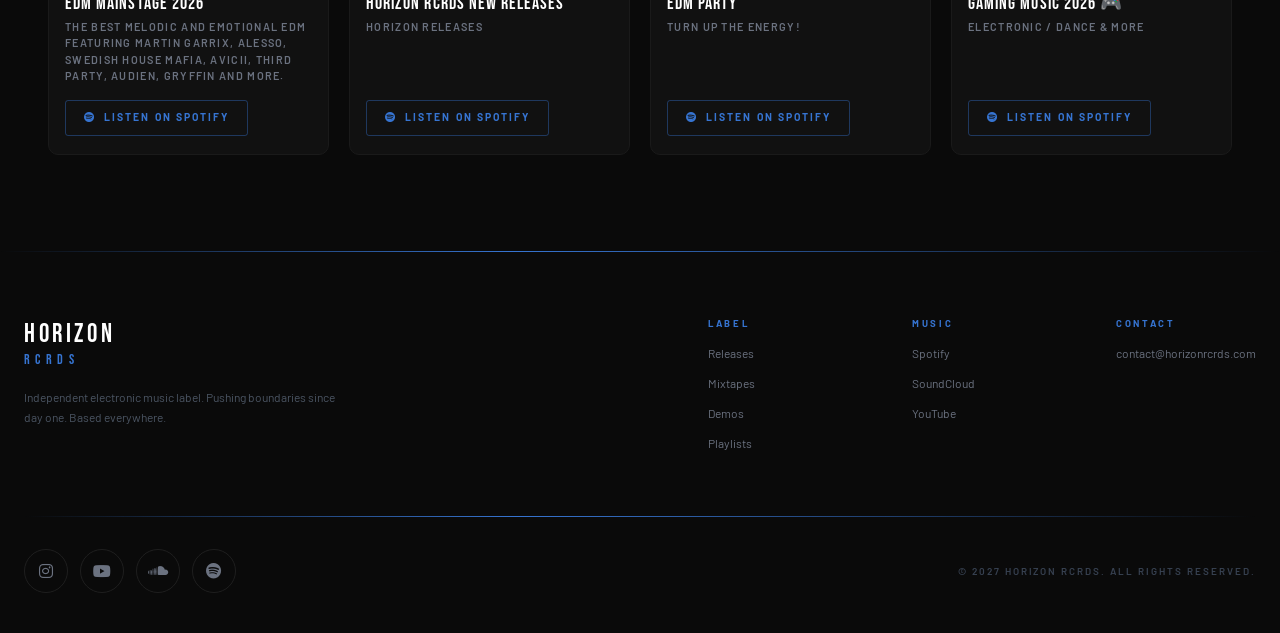
==== commit 575c0ffa: "Panel: menu as a floating Dock on the left (icons grow near the cursor, names as tooltips); live ale" ====
--- a/index.html
+++ b/index.html
@@ -129,6 +129,11 @@
       background: rgba(10,10,10,0.96);
       border-bottom: 1px solid #1f1f1f;
     }
+    /* desenfoque progresivo (pblur.js): arriba detrás del menú y abajo del todo; con él, el menú al bajar es más transparente */
+    .pblur { position: fixed; left: 0; right: 0; z-index: 49; pointer-events: none; }
+    .pblur-top { top: 0; background: linear-gradient(rgba(5,5,5,.55), transparent); }
+    .pblur-bottom { bottom: 0; background: linear-gradient(transparent, rgba(5,5,5,.45)); }
+    html.has-pblur #navbar.scrolled { background: transparent; border-bottom-color: transparent; }
     .nav-link {
       position: relative;
       font-family: 'Barlow', sans-serif; font-weight: 600;
@@ -1058,6 +1063,7 @@
   <script src="./assets/vendor/lenis.min.js?v=1.3.26" defer></script>
   <script src="./assets/smooth-scroll.js?v=2" defer></script>
   <script src="./bg-fx.js?v=3" defer></script>
+  <script src="./pblur.js?v=1" defer></script>
   <link rel="stylesheet" href="./assets/tailwind.css?v=1"/>
 </head>
 <body>
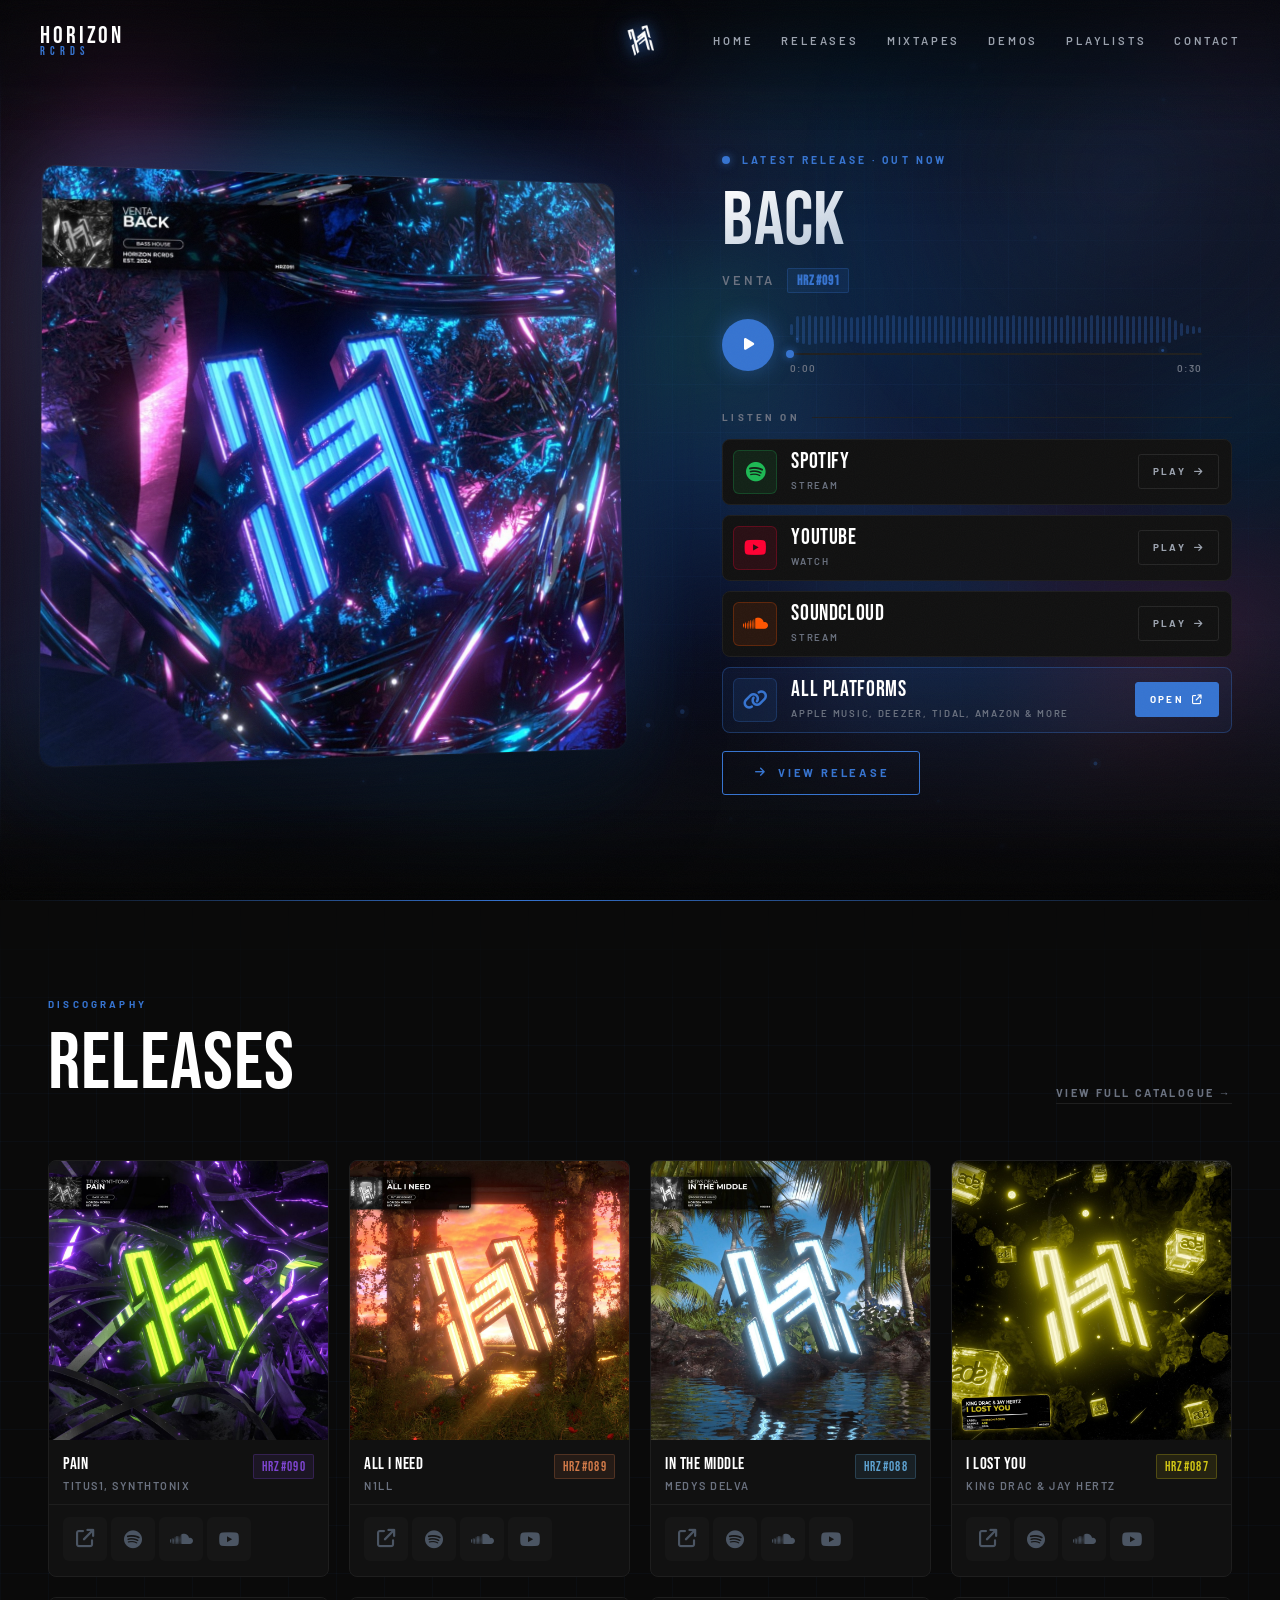
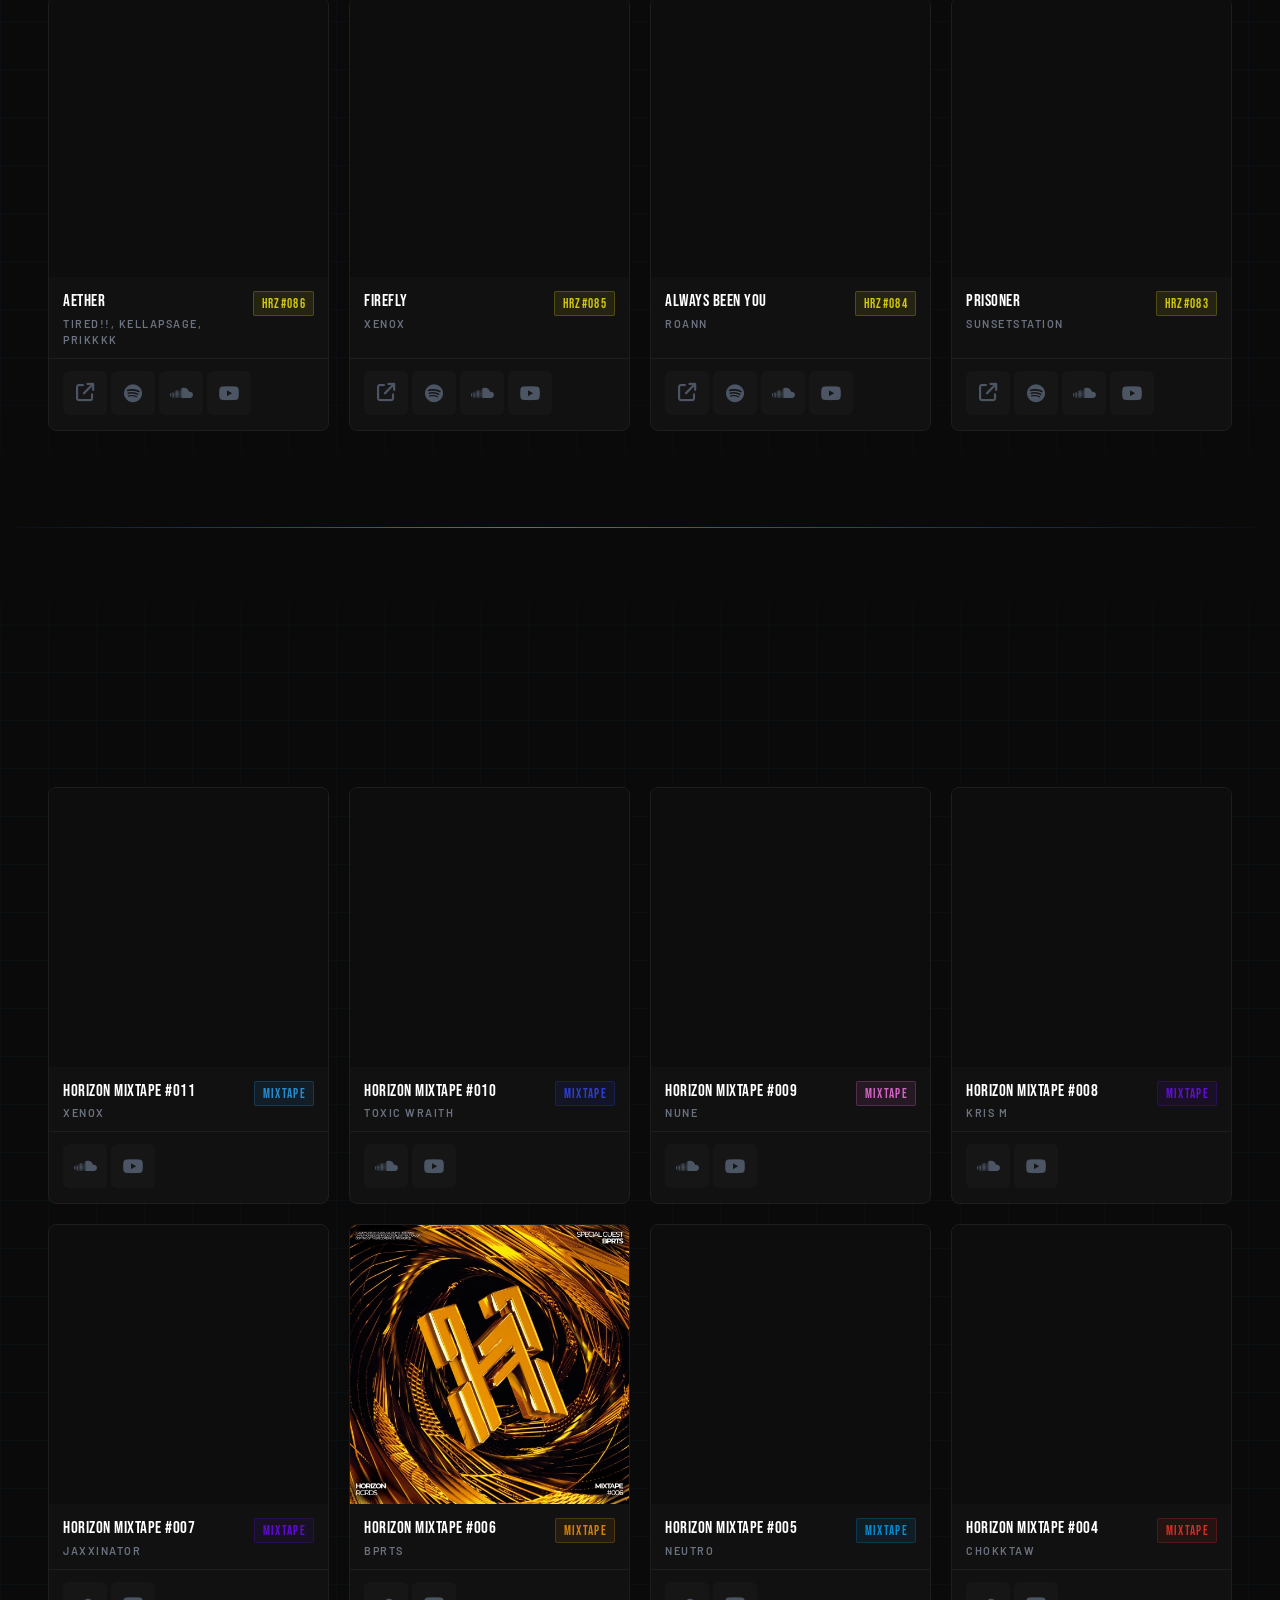
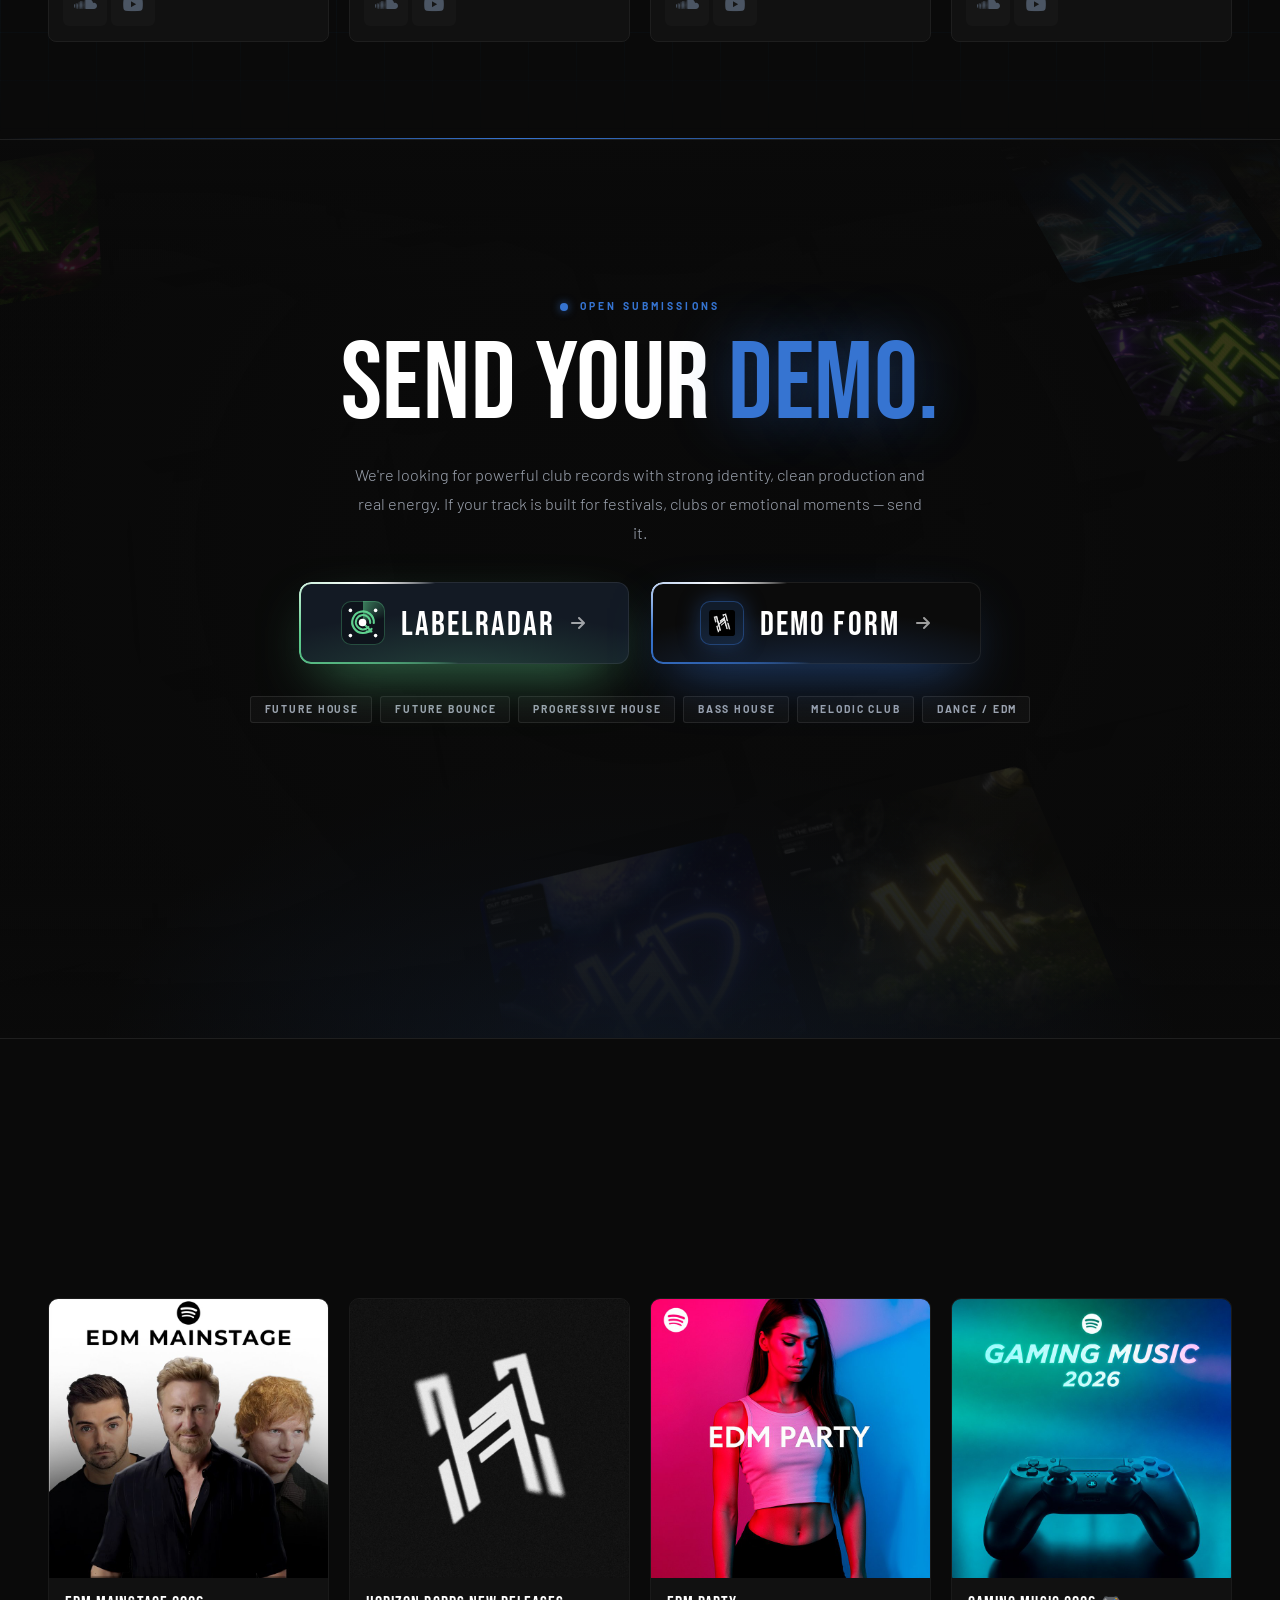
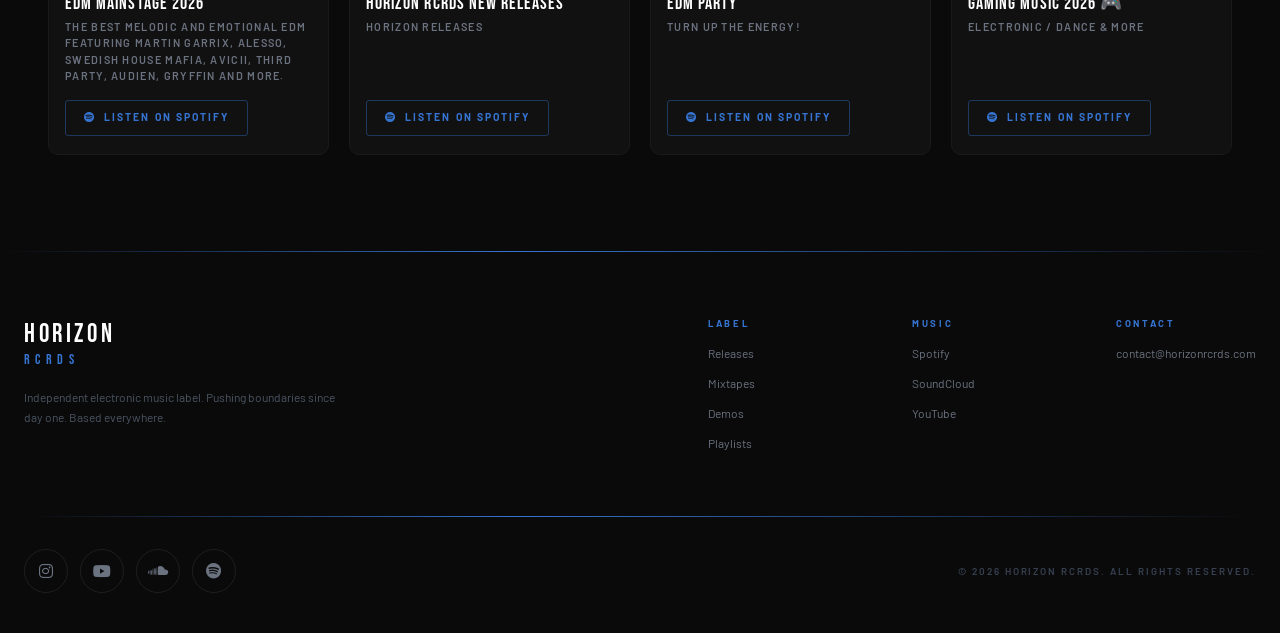
==== commit 575b1e84: "Footer year is automatic (it said © 2027 in 2026) Co-Authored-By: Claude Opus 5.5 <noreply@anthropic" ====
--- a/index.html
+++ b/index.html
@@ -1420,7 +1420,7 @@
         </a>
       </div>
       <p style="font-size:0.62rem;font-weight:600;letter-spacing:0.2em;text-transform:uppercase;color:#374151;text-align:center;">
-        © 2027 HORIZON RCRDS. ALL RIGHTS RESERVED.
+        © <span class="hz-year">2026</span><script>document.currentScript.previousElementSibling.textContent=new Date().getFullYear()</script> HORIZON RCRDS. ALL RIGHTS RESERVED.
       </p>
     </div>
 
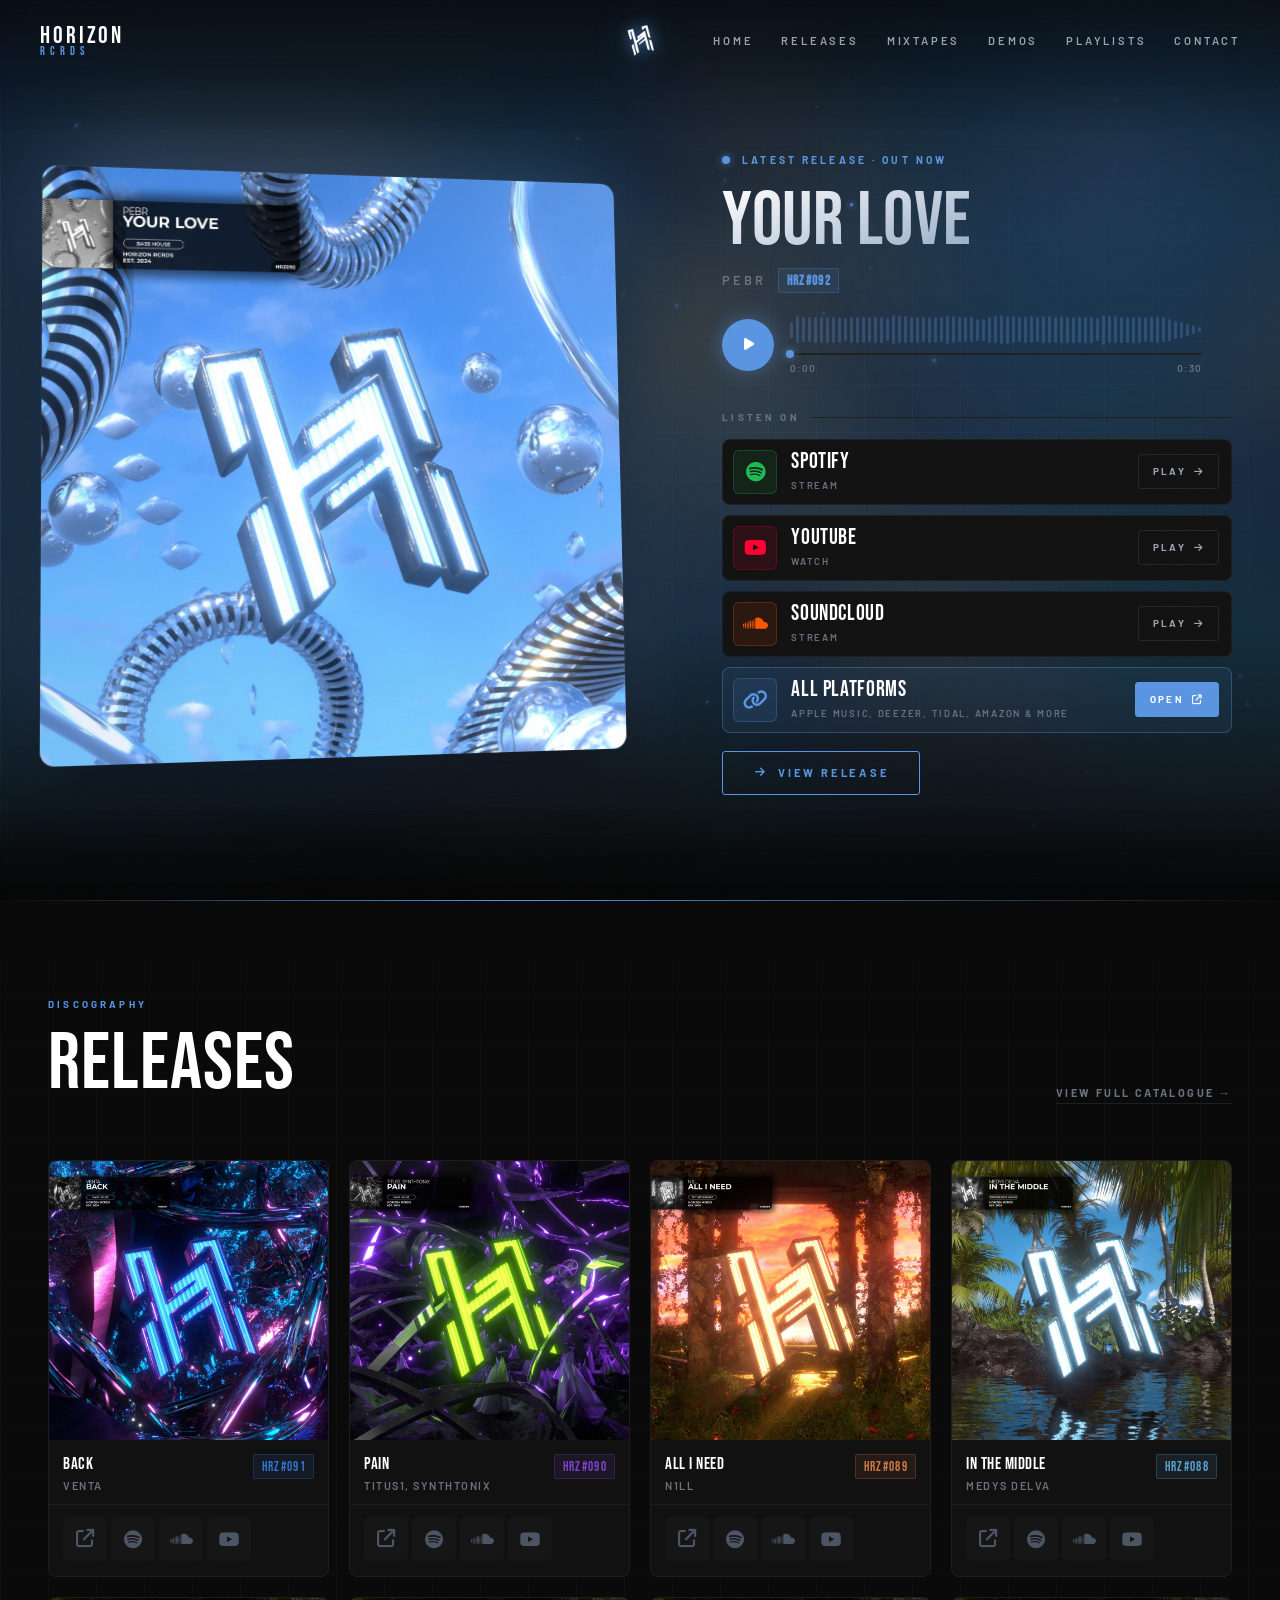
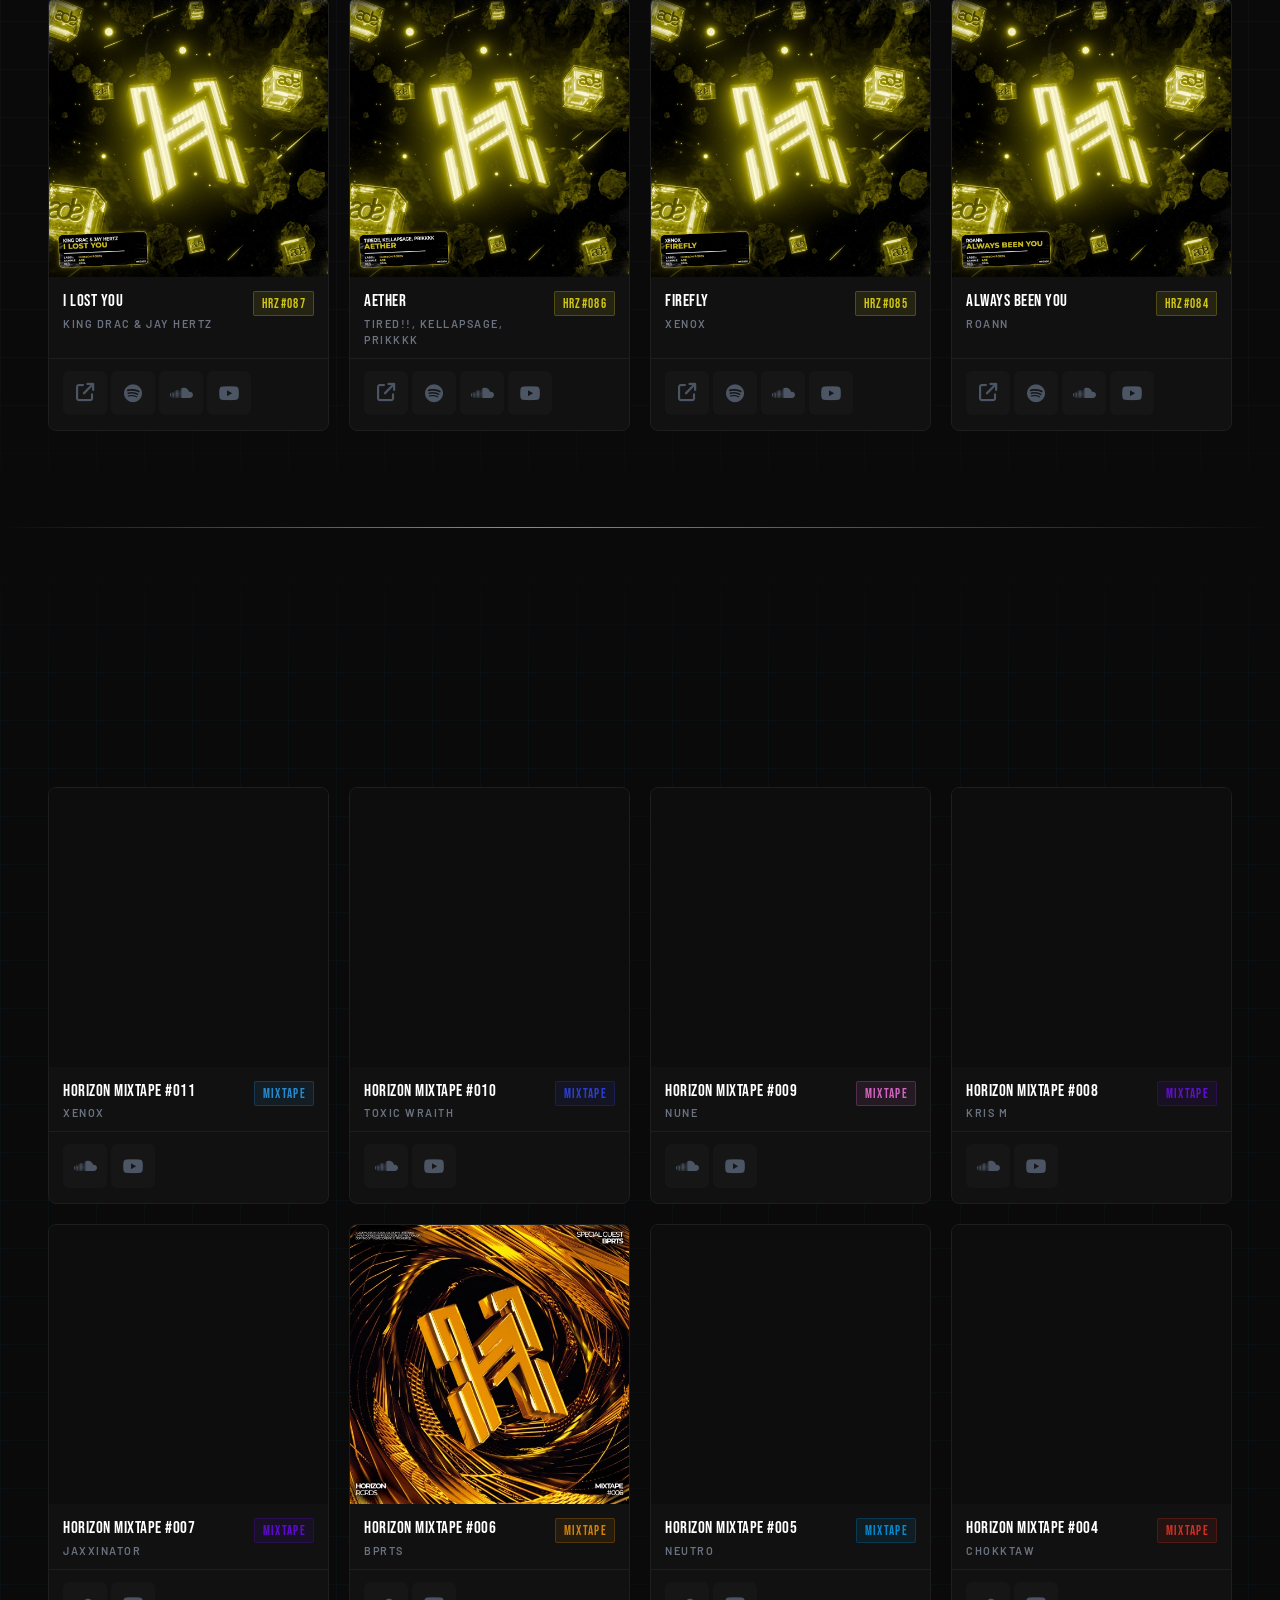
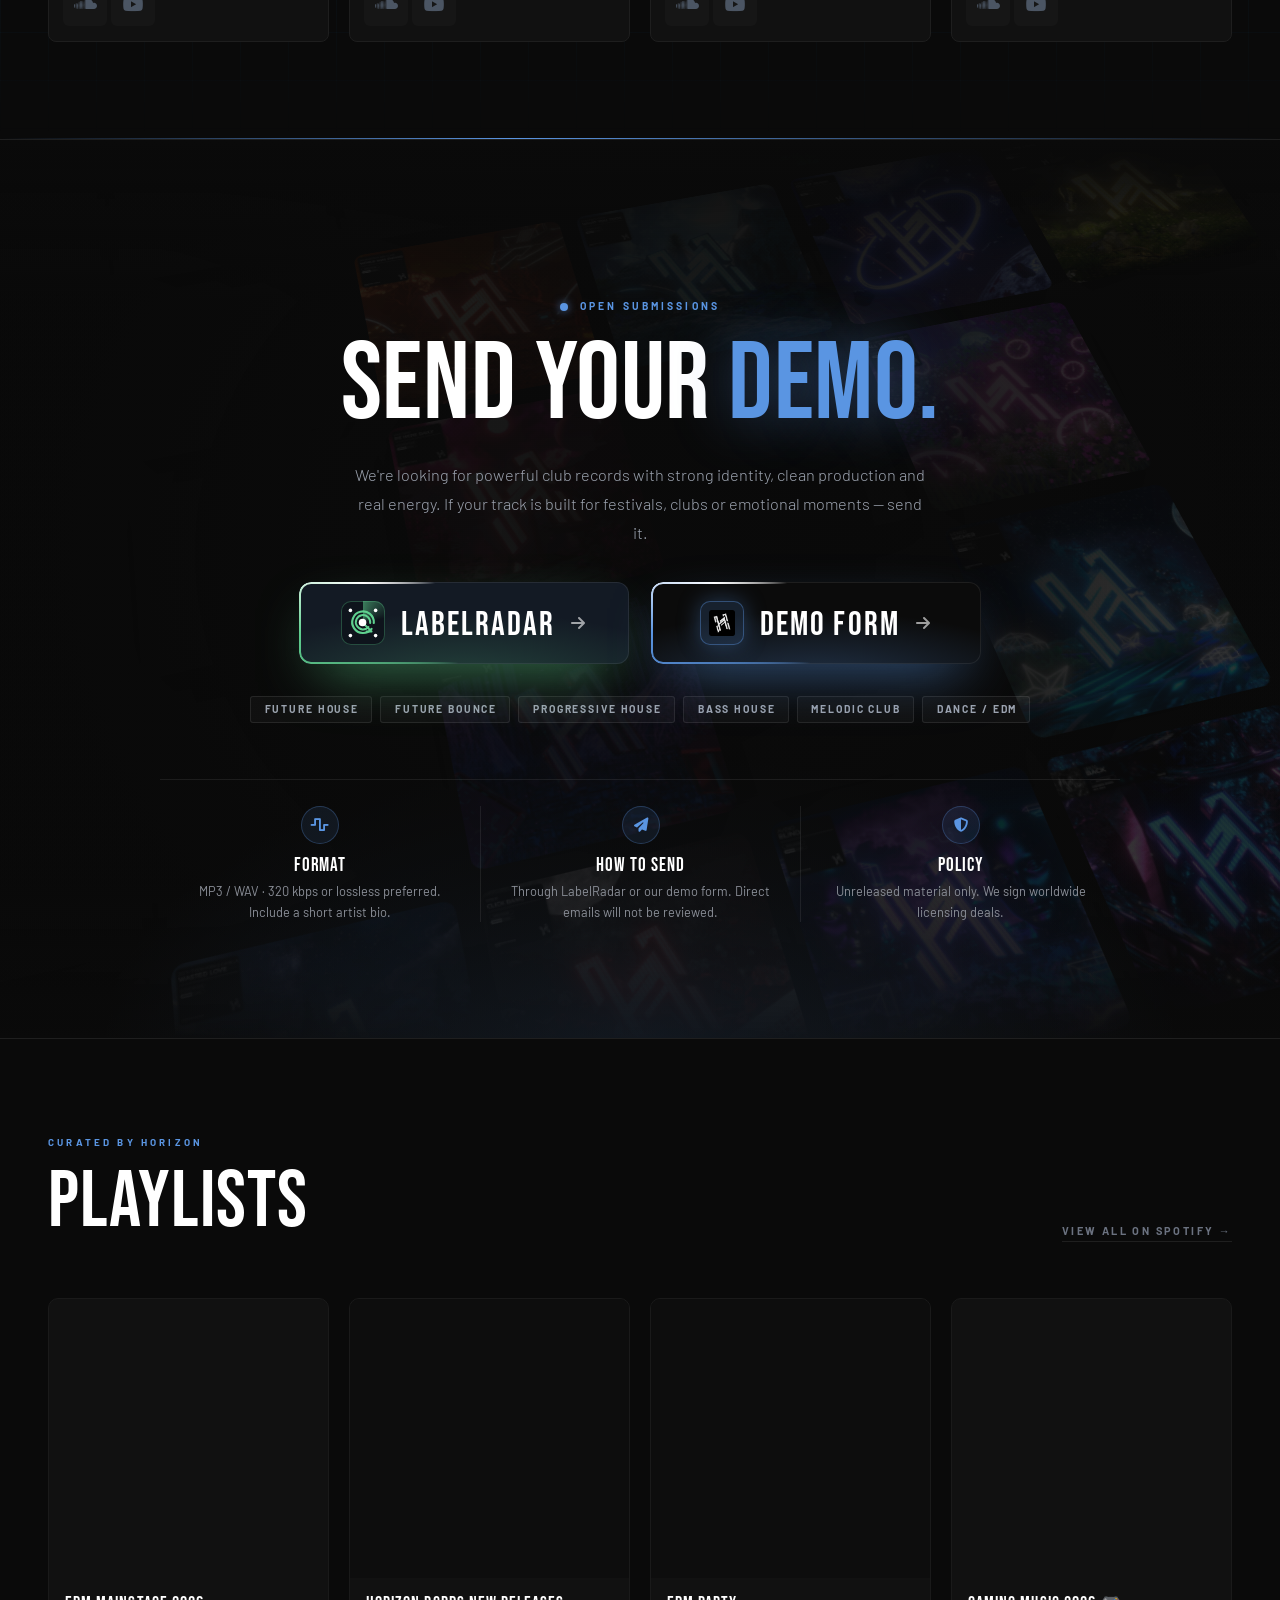
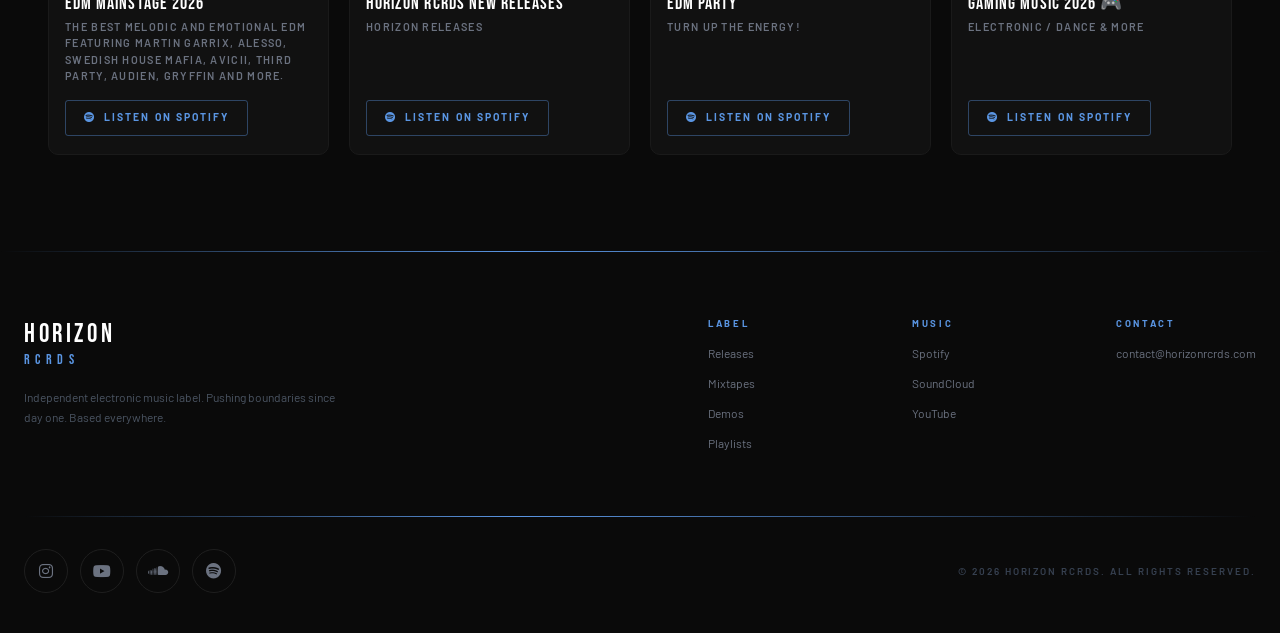
==== commit e1f1d4ae: "Home: the waveform of the latest release is remembered, so returning visitors don't download the 600" ====
--- a/index.html
+++ b/index.html
@@ -1759,6 +1759,16 @@
 async function analyseWave(el, src) {
   if (!el || el._peaks || el._analysing || !(window.AudioContext || window.webkitAudioContext)) return;
   el._analysing = true;
+  /* already drawn on an earlier visit (same release): no need to download the whole clip again just for the shape */
+  const memo = 'hz_wave:' + src;
+  try {
+    const m = JSON.parse(localStorage.getItem(memo) || 'null');
+    if (m && Array.isArray(m.p) && m.p.length) {
+      const durEl = el.closest('.hc-player') && el.closest('.hc-player').querySelector('.hc-dur');
+      if (durEl && /—/.test(durEl.textContent) && m.d) durEl.textContent = fmtTime(m.d);
+      el._peaks = m.p; fillWave(el); return;
+    }
+  } catch (e) { /* storage blocked */ }
   try {
     const buf = await (await fetch(src)).arrayBuffer();
     const Ctx = window.OfflineAudioContext || window.webkitOfflineAudioContext;
@@ -1779,6 +1789,11 @@
     const low = Math.min(...peaks);
     el._peaks = top > low ? peaks.map(v => Math.pow((v - low) / (top - low), 1.3)) : null;
     fillWave(el);
+    try {
+      /* only the latest release is kept */
+      Object.keys(localStorage).filter(k => k.startsWith('hz_wave:') && k !== memo).forEach(k => localStorage.removeItem(k));
+      if (el._peaks) localStorage.setItem(memo, JSON.stringify({ p: el._peaks.map(v => Math.round(v * 1000) / 1000), d: audio.duration }));
+    } catch (e) { /* storage full or blocked */ }
   } catch (err) {
     console.warn('[HORIZON RCRDS] Waveform not available:', err.message);
   }
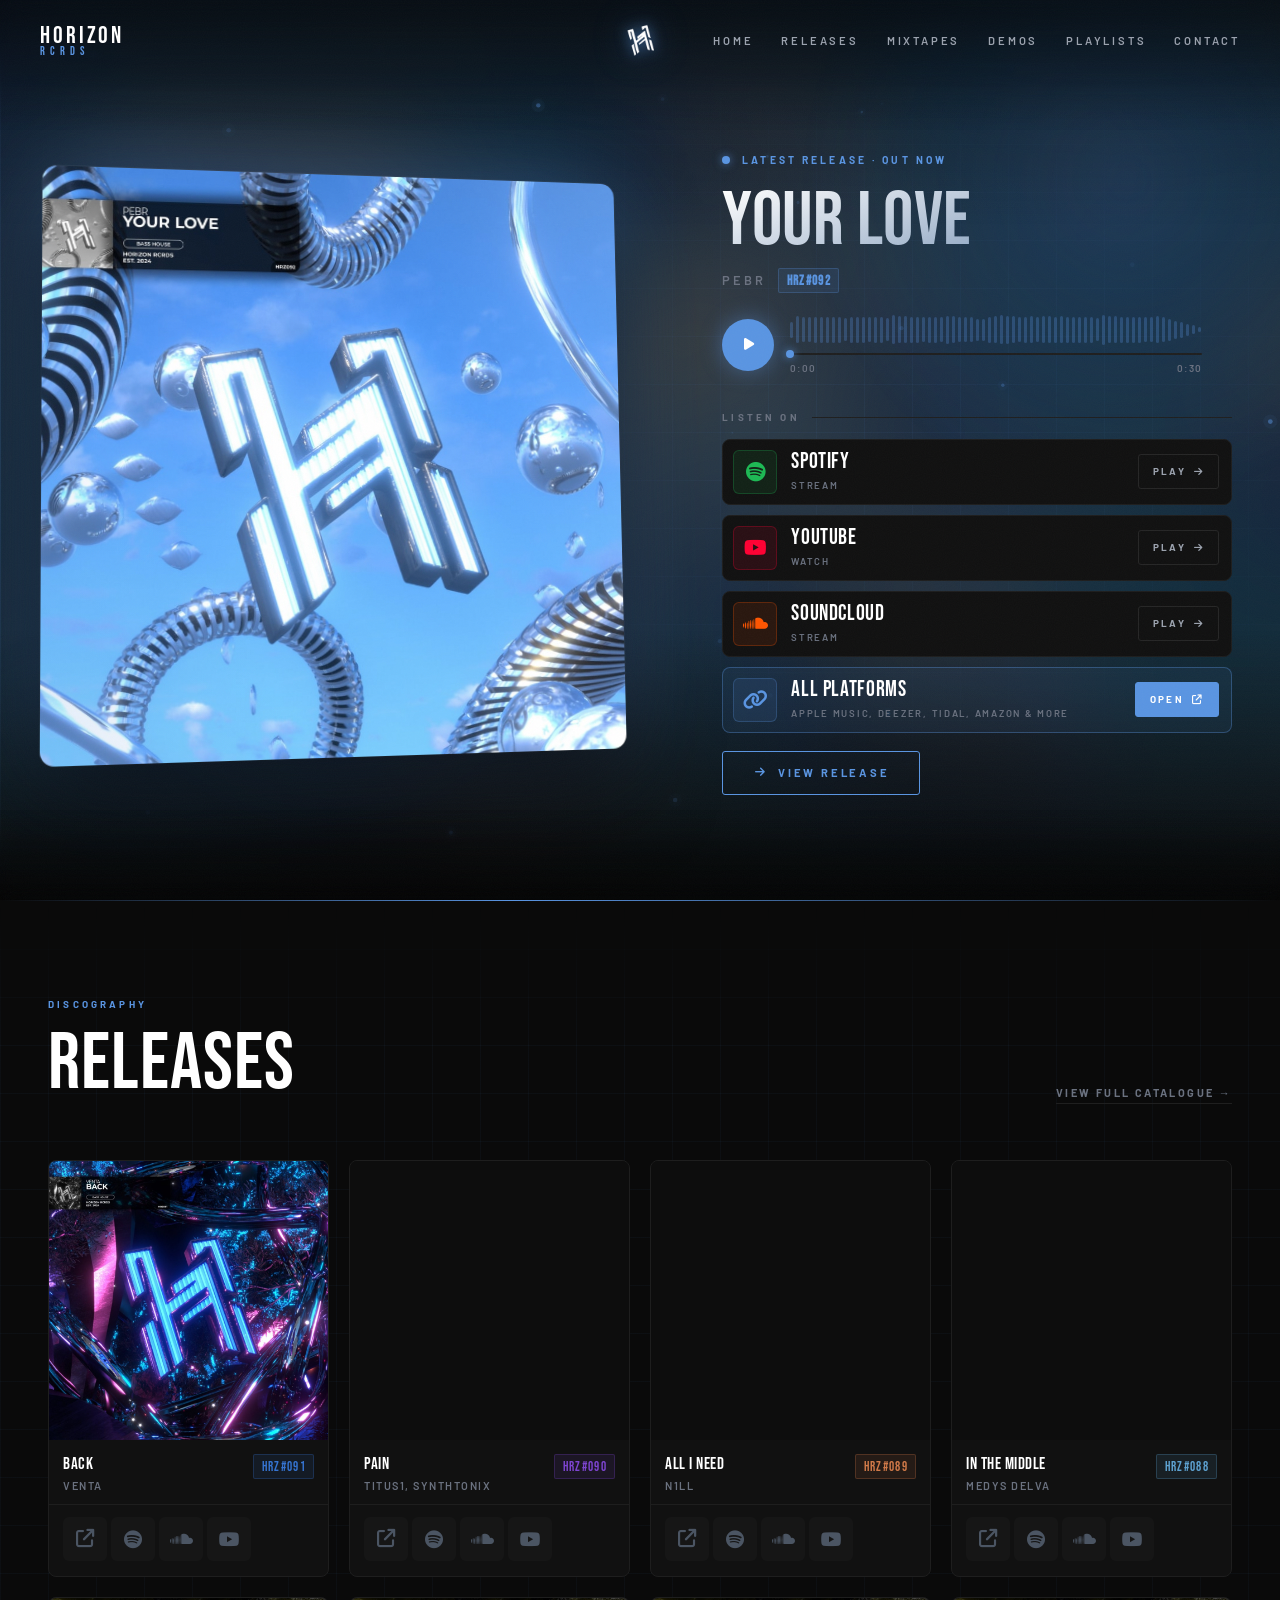
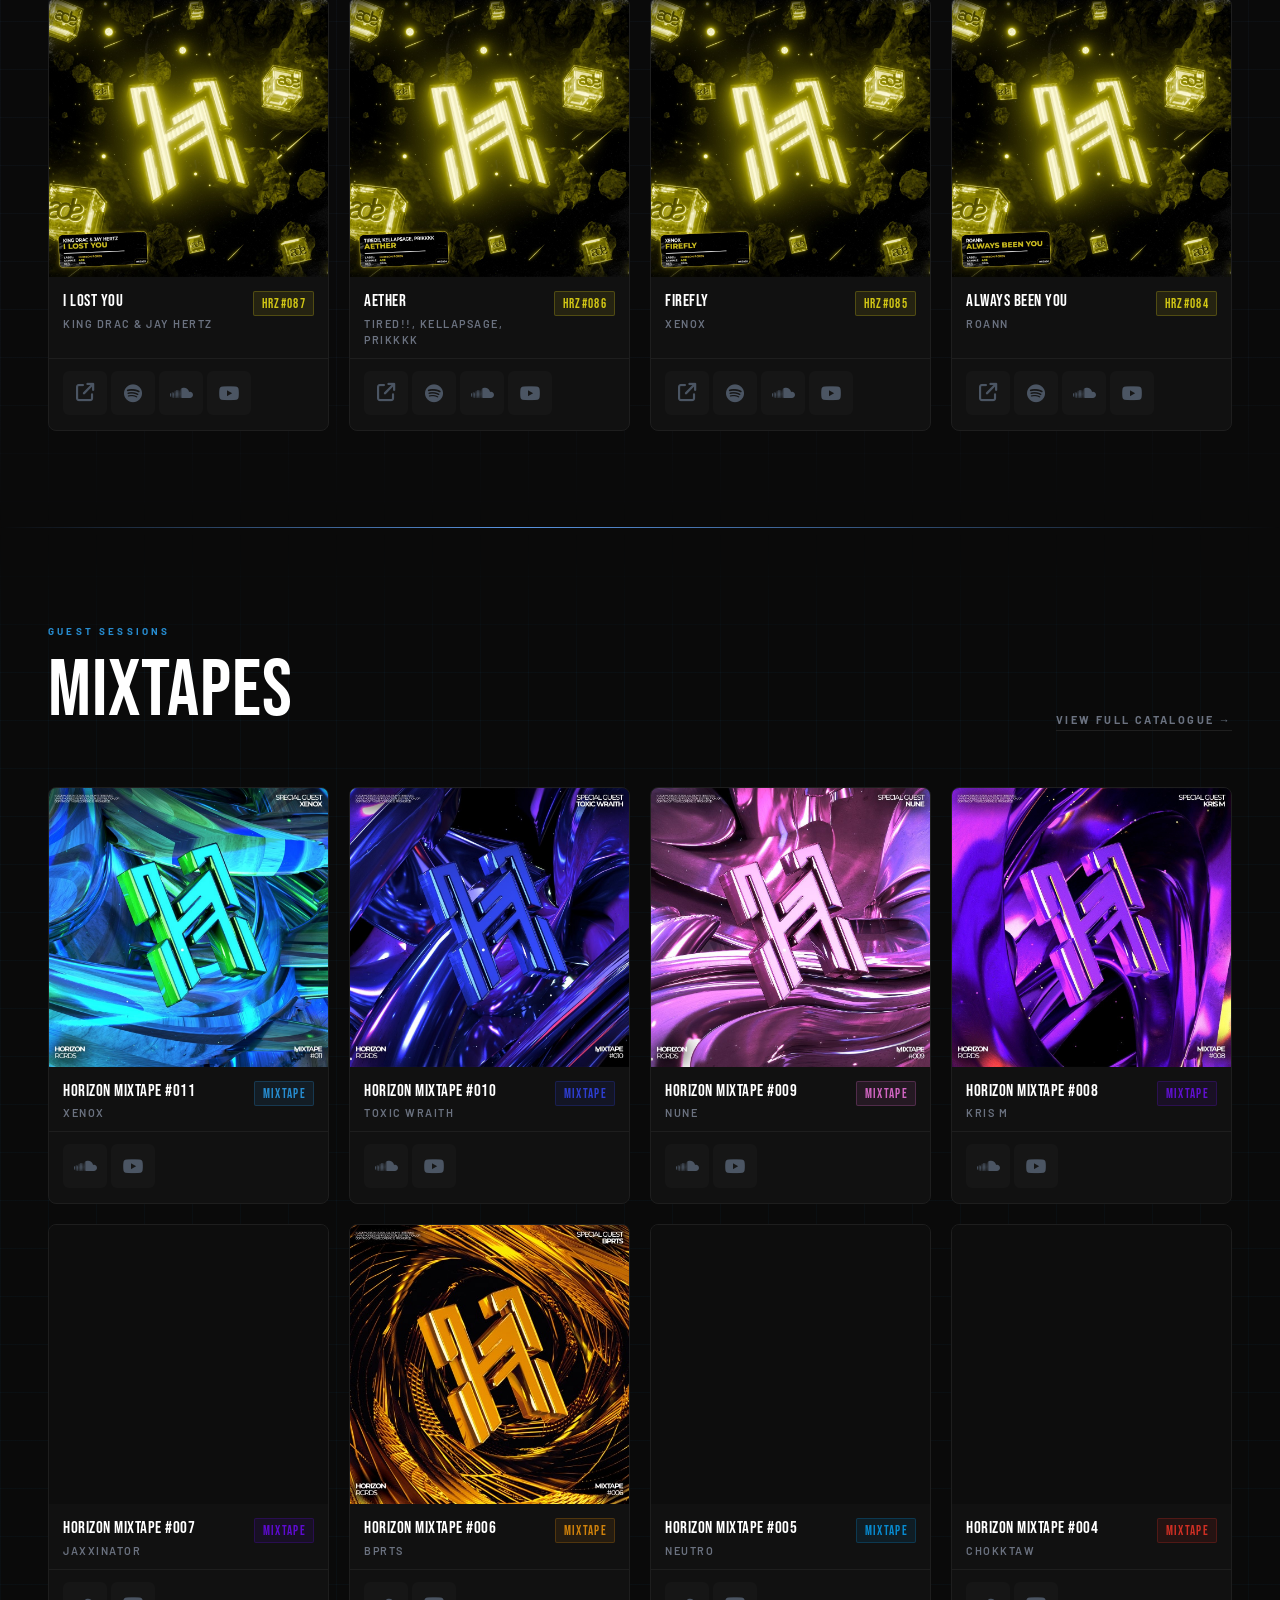
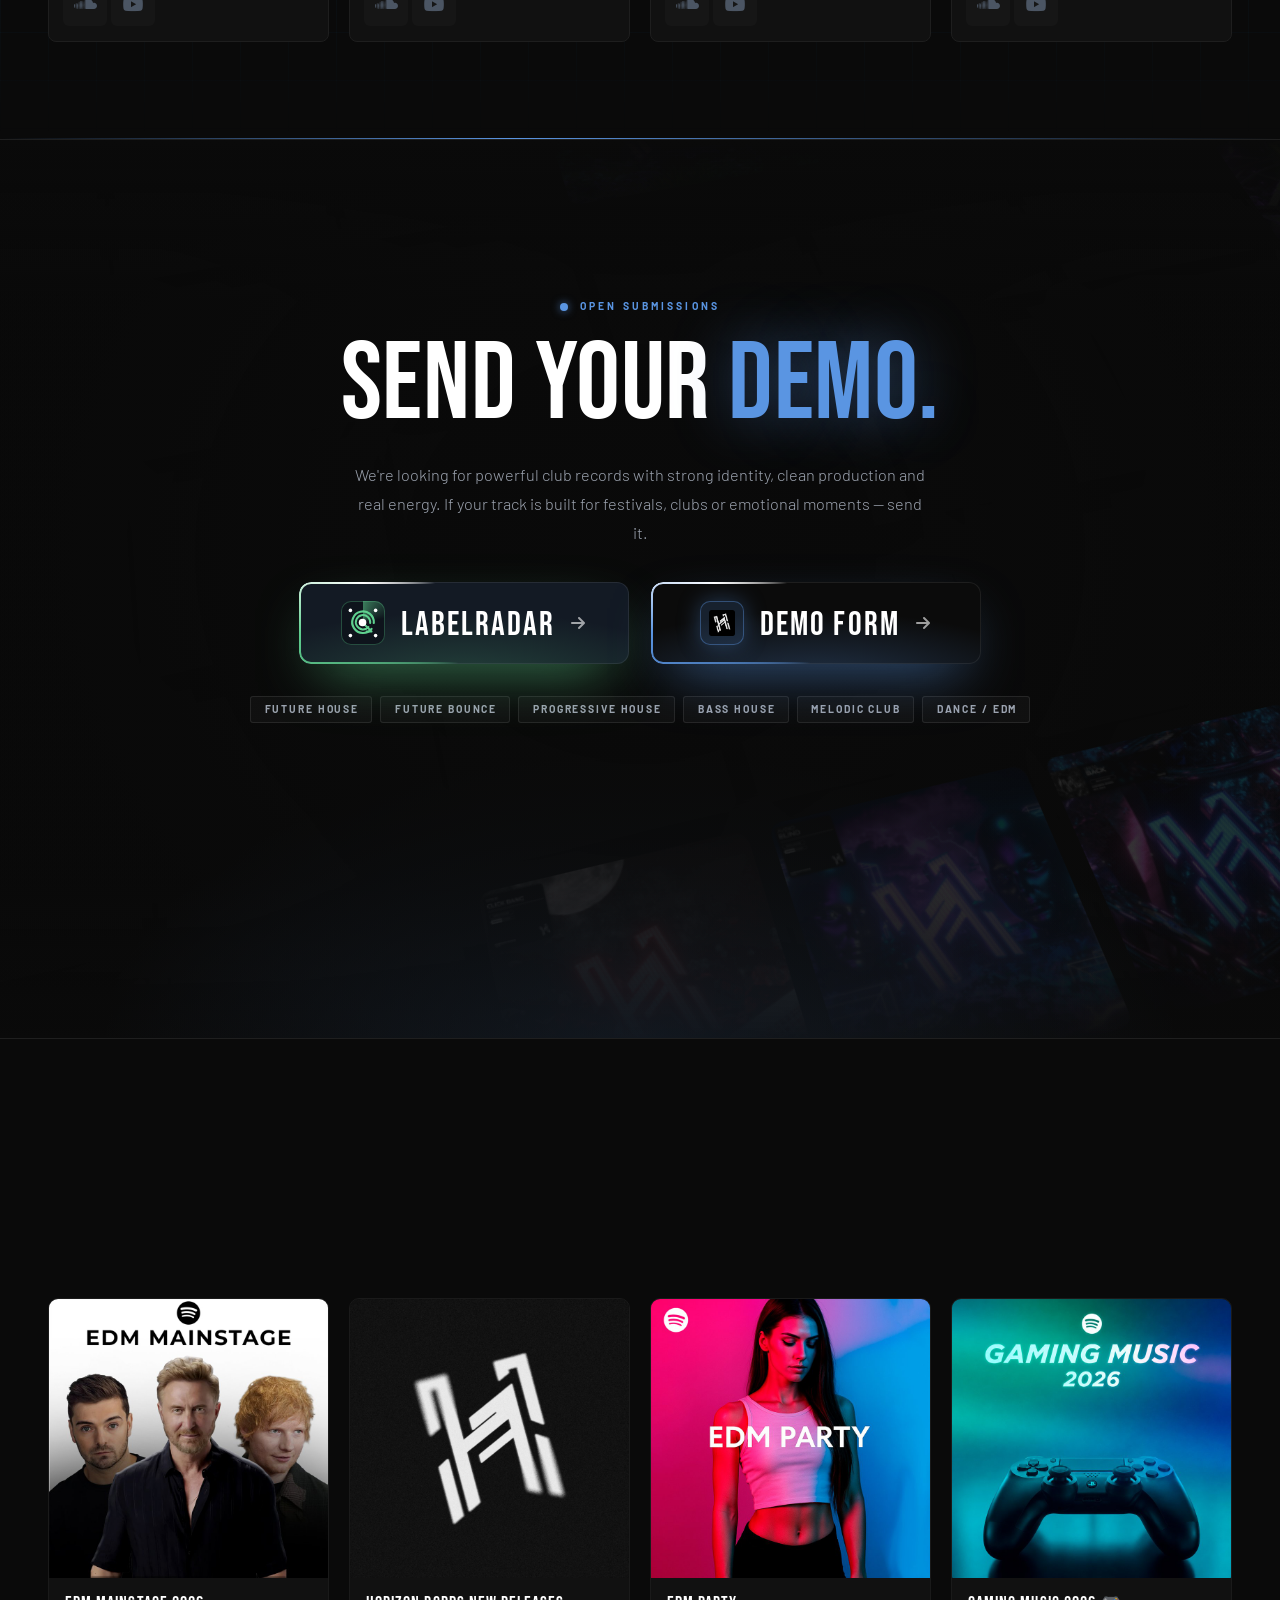
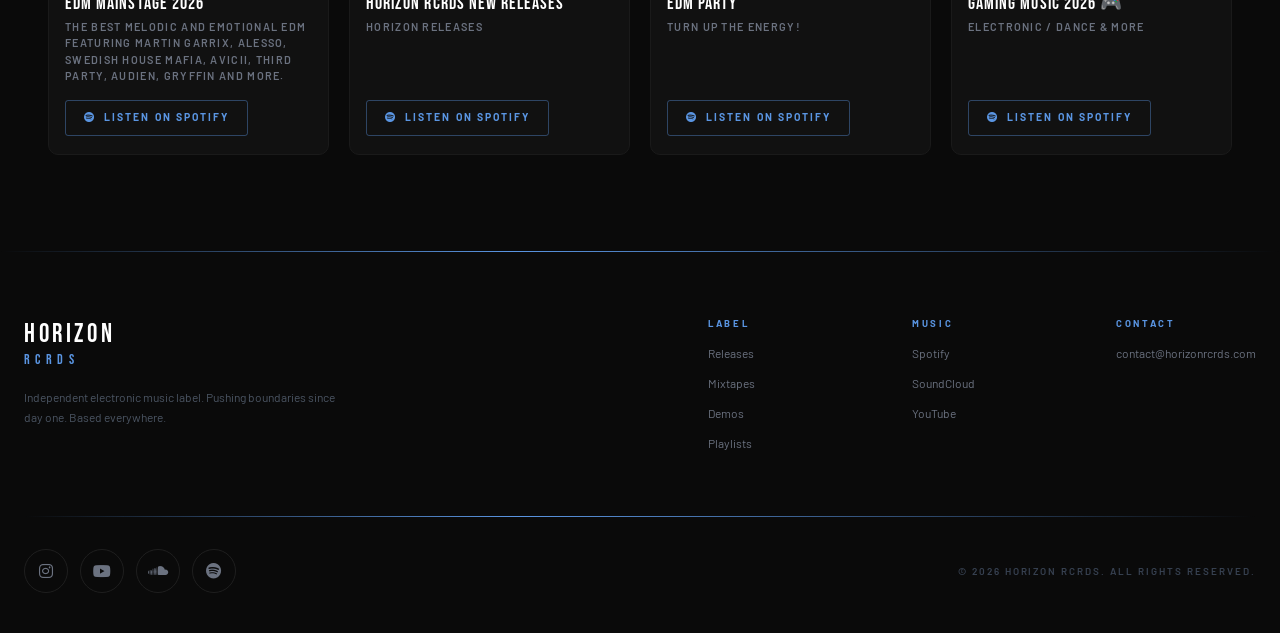
==== commit 059f5414: "Demo form opens and closes faster: shorter fades, the form (and the home page from the X) is prepare" ====
--- a/index.html
+++ b/index.html
@@ -9,7 +9,7 @@
     html.hz-hash, html.hz-hash-in { scroll-behavior: auto !important; }
     html.hz-hash-in body { transition: opacity .35s ease; }
     /* de «Send your demo» al formulario: la página se funde a negro antes de cambiar */
-    html.hz-leave body { opacity: 0; transition: opacity .32s ease; }
+    html.hz-leave body { opacity: 0; transition: opacity .16s ease; }
   </style>
   <script>
     // el navegador no hace su propio desplazamiento (animado, desde arriba) a la sección: se quita el #… de la
@@ -1065,6 +1065,8 @@
   <script src="./bg-fx.js?v=3" defer></script>
   <script src="./pblur.js?v=1" defer></script>
   <link rel="stylesheet" href="./assets/tailwind.css?v=1"/>
+<!-- el formulario de demos se prepara en cuanto el ratón se acerca al botón (o el dedo lo toca): al pulsar, aparece al instante -->
+<script type="speculationrules">{"prerender":[{"where":{"href_matches":"/forms/*"},"eagerness":"moderate"}]}</script>
 </head>
 <body>
 
@@ -2386,7 +2388,7 @@
     if (acc) sessionStorage.setItem('hz-acc', acc);
   } catch (x) {}
   document.documentElement.classList.add('hz-leave');
-  setTimeout(function () { location.href = a.href; }, 320);
+  setTimeout(function () { location.href = a.href; }, 160);
 });
 /* volver atrás (caché del navegador): la página no se queda en negro */
 addEventListener('pageshow', function () { document.documentElement.classList.remove('hz-leave'); });
